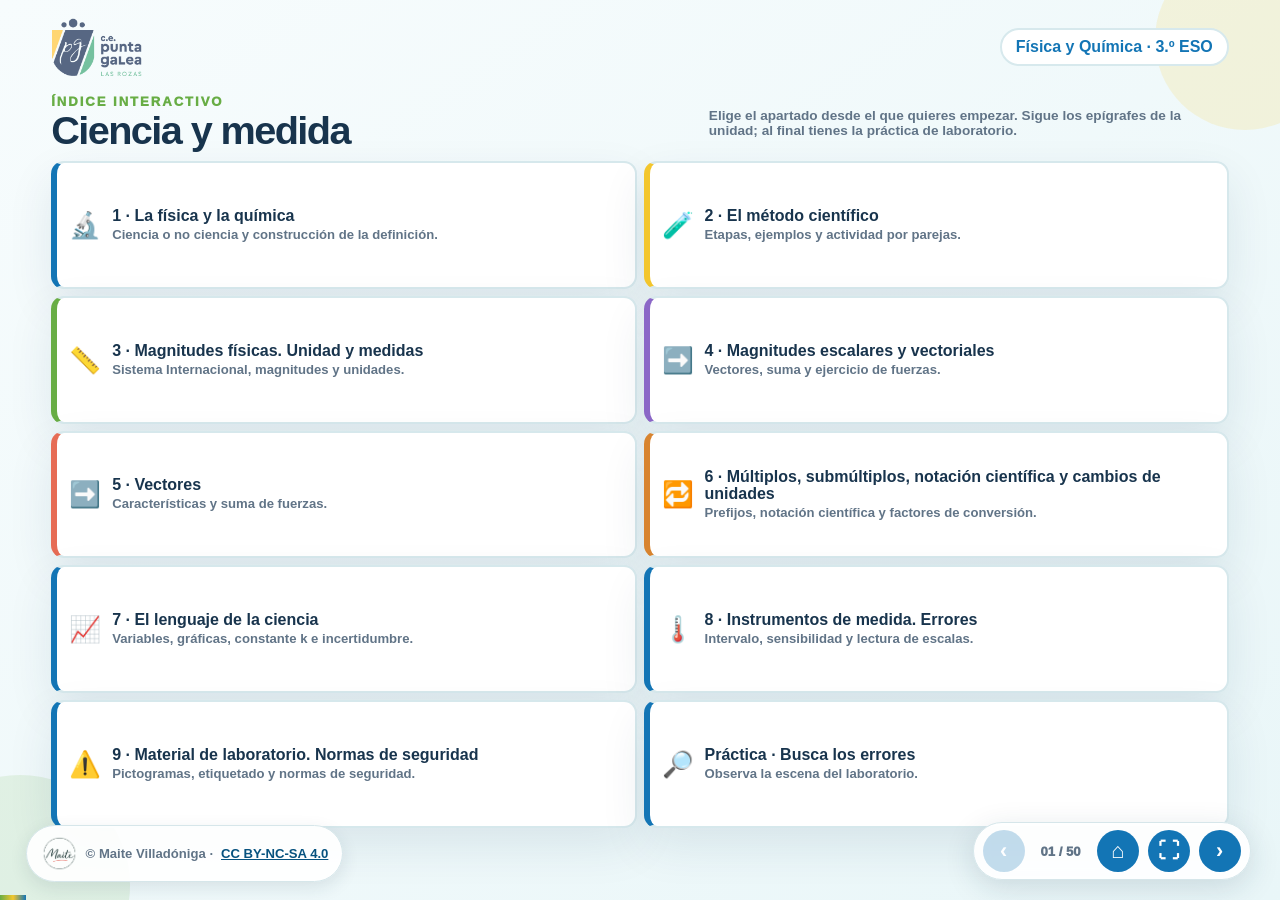
==== Tema0/index.html @ c00de66c "Add files via upload" ====
<!doctype html>
<html lang="es">
<head>
<meta charset="utf-8"><meta name="viewport" content="width=device-width,initial-scale=1">
<meta name="description" content="Actividad interactiva de Física y Química de 3.º ESO sobre ciencia, cambios físicos y químicos y método científico.">
<title>Ciencia y cambios · 3.º ESO · Colegio Punta Galea</title>
<style>
:root{--azul:#1375b5;--azul2:#07527f;--verde:#68ad45;--amarillo:#f3c62d;--tinta:#18344d;--gris:#617487;--fondo:#edf7f8;--blanco:#fff;--rojo:#d95555;--sombra:0 18px 46px #0c395018}*{box-sizing:border-box}html,body{margin:0;height:100%;font-family:Inter,"Segoe UI",Arial,sans-serif;color:var(--tinta);background:var(--fondo);overflow:hidden}button{font:inherit}.deck{height:100%}.slide{display:none;height:100vh;padding:3.5vh 5vw 10vh;position:relative;overflow:auto}.slide.active{display:flex;flex-direction:column;animation:entrada .28s ease both}@keyframes entrada{from{opacity:0;transform:translateY(10px)}to{opacity:1;transform:none}}.slide:before,.slide:after{content:"";position:fixed;border-radius:50%;z-index:-1}.slide:before{width:180px;height:180px;right:-55px;top:-50px;background:#f3c62d26}.slide:after{width:220px;height:220px;left:-90px;bottom:-95px;background:#68ad4520}.top{display:flex;justify-content:space-between;align-items:center;gap:16px;margin-bottom:2vh}.brand{display:flex;align-items:center;gap:11px;font-weight:900}.logo{width:45px;height:45px;border-radius:14px;background:linear-gradient(135deg,var(--verde) 0 34%,var(--amarillo) 34% 67%,var(--azul) 67%);box-shadow:0 7px 18px #15374a28}.tag{background:white;border:2px solid #d7e9ed;border-radius:999px;padding:8px 14px;font-weight:850;color:var(--azul)}h1{font-size:clamp(2.1rem,4.5vw,4.9rem);line-height:1.02;letter-spacing:-.04em;margin:.08em 0 .2em}h2{font-size:clamp(1.9rem,3.5vw,3.7rem);line-height:1.06;letter-spacing:-.03em;margin:.08em 0 .3em}.eyebrow{text-transform:uppercase;letter-spacing:.15em;color:var(--verde);font-size:.82rem;font-weight:950}.intro{font-size:clamp(1.08rem,1.65vw,1.5rem);line-height:1.45;color:var(--gris);max-width:980px;margin:.2em 0 1.2em}.panel{background:#fff;border:2px solid #d9eaee;border-radius:26px;padding:clamp(18px,2.7vw,34px);box-shadow:var(--sombra)}.grid{display:grid;gap:14px}.grid2{grid-template-columns:repeat(2,minmax(0,1fr))}.grid3{grid-template-columns:repeat(3,minmax(0,1fr))}.btn{border:0;border-radius:14px;padding:12px 18px;font-weight:900;cursor:pointer;box-shadow:0 4px 0 #17384b20;transition:.16s}.btn:hover{transform:translateY(-2px)}.btn:active{transform:translateY(2px);box-shadow:none}.primary{background:var(--azul);color:white}.green{background:var(--verde);color:#fff}.yellow{background:var(--amarillo);color:var(--tinta)}.soft{background:#e7f3f7;color:var(--azul2)}.danger{background:#f9e8e8;color:#9d3030}.quiz-grid{grid-template-columns:repeat(2,minmax(0,1fr));align-content:start}.quiz-card{background:#fff;border:2px solid #d9eaee;border-radius:20px;padding:15px 17px;display:grid;grid-template-columns:1fr auto;gap:10px 12px;align-items:center;box-shadow:0 8px 24px #17384b0c}.quiz-card p{font-weight:800;font-size:clamp(1rem,1.25vw,1.16rem);margin:0;line-height:1.25}.choices{display:flex;gap:7px}.choice{border:2px solid #d6e5e9;background:#f7fbfc;padding:9px 11px;border-radius:11px;font-weight:900;cursor:pointer}.choice.selected.good{background:#e5f5dd;border-color:var(--verde);color:#397928}.choice.selected.bad{background:#fde7e7;border-color:var(--rojo);color:#a52f2f}.feedback{display:none;grid-column:1/-1;border-top:1px solid #e1ecef;padding-top:8px;color:var(--gris);font-weight:700;line-height:1.3}.feedback.show{display:block}.big-question{font-size:clamp(1.65rem,3.25vw,3.35rem);font-weight:900;line-height:1.2;text-align:center;max-width:1120px;margin:auto}.role-row{display:flex;gap:10px;justify-content:center;flex-wrap:wrap;margin-top:24px}.role{background:#fff;border:2px solid #d8e9ed;border-radius:999px;padding:10px 15px;font-weight:850}.reflection{font-size:clamp(1.5rem,2.7vw,2.65rem);font-weight:900;line-height:1.25;min-height:3.1em;text-align:center;display:flex;align-items:center;justify-content:center}.dots{display:flex;gap:8px;justify-content:center;margin:15px}.dot{width:10px;height:10px;background:#c9dce1;border-radius:50%}.dot.on{background:var(--azul);transform:scale(1.25)}.definition{font-size:clamp(1.3rem,2.35vw,2.5rem);font-weight:700;line-height:1.72}.blank{display:inline-flex;min-width:145px;height:1.3em;align-items:center;justify-content:center;vertical-align:middle;border-bottom:4px solid var(--azul);padding:0 7px;color:var(--azul);font-weight:950}.words{display:flex;gap:10px;flex-wrap:wrap;margin-top:24px}.word{border:3px solid var(--amarillo);background:#fff;border-radius:14px;padding:10px 17px;font-weight:900;cursor:pointer;font-size:1.05rem}.word.used{opacity:.25;pointer-events:none}.done .blank{border-color:var(--verde);color:#3a7e28}.situation{font-size:clamp(1.75rem,3.5vw,3.6rem);font-weight:900;text-align:center;line-height:1.18;min-height:2.6em;display:flex;align-items:center;justify-content:center}.deduce-box{display:grid;grid-template-columns:1fr 1fr;gap:16px}.deduce{background:#fff;border-radius:22px;border-top:9px solid var(--azul);padding:22px;box-shadow:var(--sombra)}.deduce:nth-child(2){border-color:var(--amarillo)}.deduce h3{font-size:1.45rem;margin:.1em 0 .6em}.deduce ul{margin:.4em 0;padding-left:1.2em;font-size:1.1rem;line-height:1.55}.official{display:none}.official.show{display:grid}.definition-card{border-radius:24px;padding:28px;color:white;font-size:clamp(1.22rem,2vw,1.85rem);font-weight:750;line-height:1.48}.physical{background:linear-gradient(135deg,#0a6297,var(--azul))}.chemical{background:linear-gradient(135deg,#d5a80a,#edbe19);color:var(--tinta)}.definition-card strong{font-size:1.18em}.notebook{display:flex;align-items:center;gap:13px;background:#f2f4f5;border:2px solid #cfd8dc;padding:13px 17px;border-radius:16px;font-weight:850;margin-bottom:14px}.notebook .icon{font-size:1.8rem}.exercise-head{display:grid;grid-template-columns:45px 1fr 150px;gap:12px;color:#fff;background:var(--azul2);border-radius:16px;padding:11px 14px;font-weight:900}.exercise-row{display:grid;grid-template-columns:45px 1fr 150px;gap:12px;align-items:center;background:#fff;border:2px solid #d9e9ed;border-radius:18px;padding:13px 14px}.num{font-size:1.35rem;font-weight:950;color:var(--azul)}.case{font-size:clamp(1.03rem,1.5vw,1.28rem);font-weight:800;line-height:1.32}.fq{display:flex;gap:7px}.fq button{width:52px;height:44px;border-radius:12px;border:2px solid #cddfe4;background:#f6fafb;font-weight:950;font-size:1.2rem;cursor:pointer}.fq button.pick.ok{background:#e5f5dd;border-color:var(--verde);color:#397928}.fq button.pick.nope{background:#fde7e7;border-color:var(--rojo);color:#a52f2f}.why{margin-top:12px;background:#eff7f9;border-left:6px solid var(--verde);padding:11px 14px;border-radius:10px;font-weight:750;display:none}.why.show{display:block}.counter{text-align:center;font-weight:850;color:var(--gris);margin-top:10px}.research-grid{grid-template-columns:repeat(3,minmax(0,1fr));margin-top:12px}.research{background:#fff;border:2px solid #d9eaee;border-radius:22px;padding:22px;box-shadow:var(--sombra)}.research .emoji{font-size:2.5rem}.research h3{font-size:1.3rem;margin:.4em 0}.research p{color:var(--gris);font-weight:700;line-height:1.45}.common{display:flex;flex-wrap:wrap;gap:10px;margin-top:16px}.common button{background:#fff;border:2px solid #cfe1e6;border-radius:999px;padding:9px 14px;font-weight:850;cursor:pointer}.common button.on{background:var(--verde);border-color:var(--verde);color:white}.stage-bank,.stage-line{display:flex;flex-wrap:wrap;gap:10px;min-height:58px;padding:12px;border-radius:18px}.stage-bank{background:#e5f1f4}.stage-line{background:white;border:2px dashed #bdd5dc;margin-top:15px}.stage{background:var(--azul);color:#fff;border:0;border-radius:12px;padding:10px 14px;font-weight:900;cursor:pointer}.stage.used{opacity:.25;pointer-events:none}.stage-result{min-height:30px;text-align:center;font-weight:900;margin-top:10px}.final-q{font-size:clamp(1.65rem,3.2vw,3.4rem);font-weight:950;line-height:1.22;text-align:center;max-width:1100px;margin:auto}.nav{position:fixed;right:2.3vw;bottom:2.2vh;display:flex;align-items:center;gap:9px;z-index:30;background:#ffffffea;backdrop-filter:blur(8px);border:1px solid #d6e6ea;border-radius:999px;padding:7px 9px;box-shadow:0 8px 30px #17384b25}.nav button{width:42px;height:42px;border:0;border-radius:50%;background:var(--azul);color:#fff;font-size:1.35rem;font-weight:900;cursor:pointer}.nav button:disabled{opacity:.25}.page{font-size:.82rem;color:var(--gris);font-weight:950;min-width:54px;text-align:center}.progress{position:fixed;left:0;bottom:0;height:5px;background:linear-gradient(90deg,var(--verde),var(--amarillo),var(--azul));transition:.3s;z-index:40}.full{background:var(--tinta)!important}.section-title{margin:auto;text-align:center}.section-title .orb{width:90px;height:90px;margin:0 auto 18px;border-radius:27px;display:grid;place-items:center;background:white;box-shadow:var(--sombra);font-size:2.5rem}@media(max-width:850px){.slide{padding:2.5vh 4vw 11vh}.quiz-grid,.grid2,.grid3,.deduce-box,.research-grid{grid-template-columns:1fr}.quiz-card{grid-template-columns:1fr}.exercise-head{display:none}.exercise-row{grid-template-columns:36px 1fr}.fq{grid-column:2}.brand span:last-child{display:none}.tag{font-size:.78rem}.definition{font-size:1.15rem}.blank{min-width:105px}.nav{right:50%;transform:translateX(50%)}}
.logo{width:150px;height:58px;border-radius:0;background:transparent url("logo-punta-galea.png") left center/contain no-repeat;box-shadow:none;flex:0 0 150px}.brand>span:last-child{display:none}.slide:nth-of-type(6) .situation{font-size:clamp(2.25rem,4.6vw,5rem)}.slide:nth-of-type(6) .btn{font-size:clamp(1.05rem,1.55vw,1.38rem);padding:16px 22px}.slide:nth-of-type(6) #changeFeedback{font-size:clamp(1.3rem,1.9vw,1.75rem)!important}.slide:nth-of-type(7) .deduce h3{font-size:clamp(1.7rem,2.25vw,2.25rem)}.slide:nth-of-type(7) .deduce ul{font-size:clamp(1.25rem,1.7vw,1.65rem);line-height:1.58}.slide:nth-of-type(7) .reflection{font-size:clamp(1.55rem,2.55vw,2.5rem)!important}.exercise-list{display:grid;grid-template-columns:1fr 1fr;gap:9px 15px;counter-reset:item;margin-top:4px}.exercise-item{display:flex;gap:10px;align-items:flex-start;background:#fff;border:2px solid #d9eaee;border-radius:14px;padding:9px 12px;font-size:clamp(.92rem,1.2vw,1.12rem);font-weight:760;line-height:1.25;box-shadow:0 5px 14px #17384b0b}.exercise-item:before{counter-increment:item;content:counter(item);display:grid;place-items:center;flex:0 0 29px;height:29px;border-radius:9px;background:var(--azul);color:white;font-weight:950}.instruction-banner{background:linear-gradient(110deg,var(--azul2),var(--azul));color:#fff;border-radius:18px;padding:13px 20px;text-align:center;font-size:clamp(1.2rem,1.8vw,1.65rem);font-weight:900;margin-bottom:10px}.slide:nth-of-type(11) .case{font-size:clamp(1.45rem,2.5vw,2.35rem);line-height:1.28}.slide:nth-of-type(11) .exercise-row{padding:22px}.slide:nth-of-type(11) .why{font-size:clamp(1.15rem,1.65vw,1.5rem);padding:16px 18px}.slide:nth-of-type(12) .research h3{font-size:clamp(1.35rem,1.8vw,1.75rem)}.slide:nth-of-type(12) .research p{font-size:clamp(1.05rem,1.35vw,1.3rem)}@media(max-width:850px){.logo{width:120px;height:47px;flex-basis:120px}.exercise-list{grid-template-columns:1fr}.exercise-item{font-size:.9rem}}
.slide:nth-of-type(10) .instruction-banner{font-size:clamp(1.45rem,2.25vw,2rem);padding:17px 24px;margin-bottom:14px}.slide:nth-of-type(10) .exercise-list{flex:1;grid-template-rows:repeat(5,minmax(0,1fr));gap:12px 18px}.slide:nth-of-type(10) .exercise-item{align-items:center;padding:13px 16px;font-size:clamp(1.2rem,1.62vw,1.52rem);line-height:1.28}.slide:nth-of-type(10) .exercise-item:before{flex-basis:36px;height:36px;font-size:1.18rem}.slide:nth-of-type(10) .btn{font-size:1.2rem;padding:14px 22px}@media(max-width:850px){.slide:nth-of-type(10) .exercise-list{grid-template-rows:none}.slide:nth-of-type(10) .exercise-item{font-size:1rem;padding:9px 11px}}
.press-layout{display:grid;grid-template-columns:1.12fr .88fr;gap:24px;align-items:stretch;flex:1}.newspaper{background:#fffdf5;border:1px solid #c8c0ae;padding:clamp(20px,3vw,38px);box-shadow:0 18px 45px #26384424;transform:rotate(-.45deg);font-family:Georgia,"Times New Roman",serif;position:relative}.newspaper:before{content:"CIENCIA · 30 DE SEPTIEMBRE DE 1999";display:block;border-top:4px double #222;border-bottom:1px solid #555;padding:7px 0;margin-bottom:18px;font:700 .82rem Arial,sans-serif;letter-spacing:.11em}.newspaper h3{font-size:clamp(2rem,3.3vw,3.4rem);line-height:1.02;margin:.08em 0 .28em;color:#18242d}.newspaper .deckline{font-size:clamp(1.1rem,1.55vw,1.42rem);line-height:1.42;color:#353f45}.press-icon{float:right;font-size:4rem;margin:0 0 10px 18px}.source{font:700 .83rem Arial,sans-serif;color:#59646c;border-top:1px solid #aaa;padding-top:10px;margin-top:18px}.source a{color:var(--azul2)}.mystery{display:flex;flex-direction:column;justify-content:center;gap:13px}.mystery h2{font-size:clamp(2rem,3.6vw,3.8rem)}.mystery-options{display:grid;gap:10px}.mystery-options button{text-align:left;font-size:clamp(1rem,1.35vw,1.28rem)}.mystery-answer{display:none;background:#fff;border-left:8px solid var(--verde);border-radius:16px;padding:17px;font-size:clamp(1.08rem,1.45vw,1.35rem);font-weight:750;line-height:1.42}.mystery-answer.show{display:block}.si-reveal{display:grid;grid-template-columns:repeat(3,1fr);gap:16px;margin:auto 0}.si-card{background:white;border-radius:24px;padding:24px;border-top:9px solid var(--azul);box-shadow:var(--sombra);text-align:center}.si-card:nth-child(2){border-color:var(--amarillo)}.si-card:nth-child(3){border-color:var(--verde)}.si-card .bigicon{font-size:3rem}.si-card h3{font-size:clamp(1.35rem,2vw,1.9rem);margin:.4em 0}.si-card p{font-size:clamp(1.05rem,1.35vw,1.28rem);line-height:1.45;color:var(--gris);font-weight:700}.si-conclusion{display:none;font-size:clamp(1.35rem,2.1vw,2rem);font-weight:900;text-align:center;margin-top:18px}.si-conclusion.show{display:block}.tables-wrap{display:grid;grid-template-columns:.9fr 1.1fr;gap:18px;min-height:0}.mag-table{background:white;border-radius:22px;overflow:hidden;box-shadow:var(--sombra);border:2px solid #d7e7eb}.mag-title{padding:13px 16px;color:white;background:var(--azul2);font-size:clamp(1.2rem,1.6vw,1.5rem);font-weight:950}.mag-title.derived{background:var(--verde)}.mag-row{display:grid;grid-template-columns:1.2fr 1fr .55fr;align-items:center;min-height:51px;border-top:1px solid #dce8eb;padding:7px 13px;font-size:clamp(.96rem,1.22vw,1.14rem)}.mag-row:nth-child(odd){background:#f3f9fa}.mag-name{font-weight:880}.mag-unit{color:var(--gris);font-weight:700}.mag-symbol{justify-self:center;background:#e8f3f7;color:var(--azul2);border-radius:9px;padding:5px 9px;font-weight:950}.table-note{text-align:center;color:var(--gris);font-weight:750;margin-top:10px}.forever{display:grid;grid-template-columns:1fr .72fr;gap:22px;align-items:stretch;flex:1}.game-card{background:#fff;border:2px solid #d7e8ec;border-radius:28px;padding:clamp(22px,3vw,38px);box-shadow:var(--sombra);display:flex;flex-direction:column;justify-content:center}.game-label{text-transform:uppercase;letter-spacing:.13em;color:var(--verde);font-size:.82rem;font-weight:950}.game-question{font-size:clamp(2rem,3.8vw,4rem);font-weight:950;line-height:1.14;margin:.35em 0 .55em}.game-options{display:grid;grid-template-columns:1fr 1fr;gap:11px}.game-option{border:2px solid #cfe0e5;background:#f7fbfc;border-radius:15px;padding:14px;font-size:clamp(1.05rem,1.45vw,1.35rem);font-weight:900;cursor:pointer}.game-option.correct{background:#e4f4dc;border-color:var(--verde);color:#39772a}.game-option.wrong{background:#fde6e6;border-color:var(--rojo);color:#a33434}.game-feedback{min-height:2em;margin-top:13px;font-size:1.18rem;font-weight:850}.scoreboard{display:grid;grid-template-columns:1fr 1fr;gap:12px;align-content:center}.score-box{background:white;border-radius:22px;padding:20px;text-align:center;box-shadow:var(--sombra)}.score-box strong{display:block;font-size:clamp(2rem,3vw,3rem);color:var(--azul)}.score-box span{color:var(--gris);font-weight:850}.mode-box{grid-column:1/-1;background:linear-gradient(135deg,var(--azul2),var(--azul));color:white;border-radius:22px;padding:22px;text-align:center}.mode-box h3{margin:.1em 0 .45em;font-size:1.45rem}.mode-box p{margin:0;line-height:1.4;font-weight:700}.next-random{display:none;margin-top:13px}.next-random.show{display:inline-block}@media(max-width:850px){.press-layout,.forever,.tables-wrap,.si-reveal{grid-template-columns:1fr}.newspaper{transform:none}.mag-row{font-size:.9rem;min-height:44px}.game-options{grid-template-columns:1fr}.press-layout{overflow:auto}}
.method-shell{display:grid;grid-template-columns:82px 1fr;gap:20px;flex:1;min-height:0}.method-rail{display:grid;align-content:center;gap:9px}.method-dot{width:58px;height:58px;border:2px solid #cfe1e6;border-radius:18px;background:white;color:var(--gris);font-weight:950;cursor:pointer}.method-dot.on{background:var(--azul);border-color:var(--azul);color:white;transform:scale(1.08)}.method-card{background:white;border:2px solid #d6e8ec;border-radius:28px;padding:clamp(22px,3.5vw,42px);box-shadow:var(--sombra);display:flex;flex-direction:column;justify-content:center;min-height:0}.method-step{color:var(--verde);text-transform:uppercase;letter-spacing:.13em;font-weight:950}.method-card h2{font-size:clamp(2.2rem,4vw,4.2rem);margin:.12em 0 .24em}.method-definition{font-size:clamp(1.3rem,2vw,1.85rem);line-height:1.45;font-weight:780}.method-example{margin-top:18px;border-left:8px solid var(--amarillo);background:#fff9df;border-radius:14px;padding:15px 18px;font-size:clamp(1.12rem,1.55vw,1.45rem);line-height:1.4;font-weight:720}.method-branch{margin-top:12px;color:var(--azul2);font-weight:900;font-size:clamp(1rem,1.3vw,1.2rem)}.method-controls{display:flex;justify-content:space-between;align-items:center;margin-top:18px}.pair-task{display:grid;grid-template-columns:.85fr 1.15fr;gap:22px;flex:1;align-items:stretch}.pair-hero{background:linear-gradient(145deg,var(--azul2),var(--azul));color:white;border-radius:28px;padding:clamp(24px,3vw,40px);display:flex;flex-direction:column;justify-content:center}.pair-hero .bigicon{font-size:4.5rem}.pair-hero h2{font-size:clamp(2.3rem,4vw,4.3rem)}.pair-hero p{font-size:clamp(1.25rem,1.8vw,1.7rem);line-height:1.45;font-weight:750}.pair-checklist{background:white;border:2px solid #d6e8ec;border-radius:28px;padding:clamp(20px,2.7vw,34px);box-shadow:var(--sombra);display:grid;align-content:center;gap:11px}.pair-row{display:flex;align-items:center;gap:13px;font-size:clamp(1.15rem,1.55vw,1.45rem);font-weight:850}.pair-row span{display:grid;place-items:center;flex:0 0 38px;height:38px;border-radius:12px;background:#e7f3f7;color:var(--azul);font-weight:950}@media(max-width:850px){.method-shell,.pair-task{grid-template-columns:1fr}.method-rail{grid-template-columns:repeat(6,1fr)}.method-dot{width:100%;height:42px}.method-card h2{font-size:2rem}.pair-hero .bigicon{font-size:2.6rem}}
.index-slide{background:linear-gradient(145deg,#f7fcfd,#e9f6f8)}.index-title{display:flex;align-items:end;justify-content:space-between;gap:24px;margin-bottom:2vh}.index-title p{font-size:clamp(1.05rem,1.5vw,1.35rem);color:var(--gris);font-weight:750;max-width:520px}.index-grid{display:grid;grid-template-columns:repeat(2,minmax(0,1fr));gap:14px;flex:1}.index-card{border:2px solid #d6e8ec;border-left:10px solid var(--azul);border-radius:22px;background:white;padding:18px 22px;text-align:left;cursor:pointer;box-shadow:var(--sombra);display:flex;align-items:center;gap:18px}.index-card:nth-child(2){border-left-color:var(--amarillo)}.index-card:nth-child(3){border-left-color:var(--verde)}.index-card:nth-child(4){border-left-color:#8b67c7}.index-card:nth-child(5){border-left-color:#e66c55}.index-card .idx-icon{font-size:2.35rem}.index-card strong{display:block;font-size:clamp(1.25rem,1.8vw,1.7rem);color:var(--tinta)}.index-card small{font-size:clamp(.92rem,1.15vw,1.08rem);color:var(--gris);font-weight:700}.stages-slide h2{font-size:clamp(2.5rem,4.5vw,4.8rem)}.stages-slide .intro{font-size:clamp(1.35rem,2vw,1.8rem)}.stages-slide .stage{font-size:clamp(1.1rem,1.55vw,1.42rem);padding:14px 18px}.stages-slide .stage-result{font-size:clamp(1.15rem,1.6vw,1.45rem)}.mars-feedback{min-height:2.3em;border-radius:12px;padding:10px 14px;font-weight:850}.mars-feedback.try{background:#fff3d2;color:#8a6200}.mars-hint{display:none;background:#e7f3f7;border-left:6px solid var(--azul);padding:12px 15px;border-radius:12px;font-size:1.05rem;font-weight:750}.mars-hint.show{display:block}.vector-hook{display:grid;grid-template-columns:1fr 1fr;gap:22px;align-items:center;flex:1}.force-scene{background:white;border-radius:28px;padding:32px;box-shadow:var(--sombra);text-align:center}.big-force{position:relative;width:min(420px,85%);height:18px;background:var(--azul);margin:70px auto;border-radius:12px}.big-force:after{content:"";position:absolute;right:-2px;top:-22px;border-left:50px solid var(--azul);border-top:31px solid transparent;border-bottom:31px solid transparent}.big-force span{position:absolute;left:42%;bottom:35px;font-size:2.4rem;font-weight:950}.vector-choices{display:grid;gap:12px}.vector-feedback{display:none;margin-top:14px;padding:15px;border-radius:14px;background:#e5f5dd;border-left:7px solid var(--verde);font-size:clamp(1.1rem,1.5vw,1.4rem);font-weight:800}.vector-feedback.show{display:block}.concept-grid{display:grid;grid-template-columns:1fr 1fr;gap:18px;flex:1}.concept-card{background:white;border-radius:26px;padding:clamp(22px,3vw,36px);box-shadow:var(--sombra);border-top:10px solid var(--amarillo)}.concept-card.vectorial{border-color:var(--azul)}.concept-card h3{font-size:clamp(1.8rem,2.7vw,2.7rem);margin:.1em 0 .4em}.concept-card p,.concept-card li{font-size:clamp(1.14rem,1.55vw,1.45rem);line-height:1.45;font-weight:740}.vector-parts{display:grid;grid-template-columns:repeat(4,1fr);gap:10px;margin-top:14px}.part{background:#e9f4f7;border-radius:14px;padding:12px;text-align:center;font-weight:900}.sum-grid{display:grid;grid-template-columns:repeat(3,1fr);gap:16px;flex:1}.sum-card{background:white;border-radius:24px;padding:20px;box-shadow:var(--sombra);display:flex;flex-direction:column;justify-content:center}.sum-card h3{font-size:clamp(1.3rem,1.8vw,1.7rem)}.sum-card p{font-size:clamp(1rem,1.3vw,1.22rem);font-weight:720;line-height:1.4}.arrow-demo{font-size:clamp(2rem,4vw,4rem);font-weight:950;color:var(--azul);letter-spacing:.08em}.formula{background:#edf7f9;border-radius:12px;padding:10px;text-align:center;font-size:clamp(1.25rem,1.8vw,1.65rem);font-weight:950}.sheet-wrap{background:white;border:2px solid #d7e7eb;border-radius:22px;padding:16px;box-shadow:var(--sombra);flex:1;display:flex;align-items:center;justify-content:center;min-height:0}.sheet-wrap img{max-width:100%;max-height:58vh;object-fit:contain}.resultant-card{background:white;border-radius:28px;padding:clamp(24px,3vw,40px);box-shadow:var(--sombra);display:grid;grid-template-columns:120px 1fr;gap:24px;align-items:center;margin:auto;max-width:1000px}.resultant-letter{width:110px;height:110px;border-radius:30px;background:var(--azul);color:white;display:grid;place-items:center;font-size:4rem;font-weight:950}.resultant-card h2{font-size:clamp(2rem,3.6vw,3.7rem)}.resultant-answer{display:none;border-left:8px solid var(--verde);background:#eaf6e5;border-radius:14px;padding:16px;font-size:clamp(1.2rem,1.8vw,1.65rem);font-weight:800}.resultant-answer.show{display:block}@media(max-width:850px){.index-grid,.vector-hook,.concept-grid,.sum-grid{grid-template-columns:1fr}.index-title{display:block}.vector-parts{grid-template-columns:1fr 1fr}.resultant-card{grid-template-columns:1fr}.resultant-letter{width:70px;height:70px;font-size:2.5rem}}
.slide:has(#stageBank) h2{font-size:clamp(2.5rem,4.5vw,4.8rem)}.slide:has(#stageBank) .intro{font-size:clamp(1.35rem,2vw,1.8rem)}.slide:has(#stageBank) .stage{font-size:clamp(1.1rem,1.55vw,1.42rem);padding:14px 18px}.slide:has(#stageBank) .stage-result{font-size:clamp(1.15rem,1.6vw,1.45rem)}
.slide:nth-of-type(7) .situation{font-size:clamp(2.25rem,4.6vw,5rem)}.slide:nth-of-type(7) .btn{font-size:clamp(1.05rem,1.55vw,1.38rem);padding:16px 22px}.slide:nth-of-type(7) #changeFeedback{font-size:clamp(1.3rem,1.9vw,1.75rem)!important}.slide:nth-of-type(8) .deduce h3{font-size:clamp(1.7rem,2.25vw,2.25rem)}.slide:nth-of-type(8) .deduce ul{font-size:clamp(1.25rem,1.7vw,1.65rem);line-height:1.58}.slide:nth-of-type(11) .instruction-banner{font-size:clamp(1.45rem,2.25vw,2rem);padding:17px 24px;margin-bottom:14px}.slide:nth-of-type(11) .exercise-list{flex:1;grid-template-rows:repeat(5,minmax(0,1fr));gap:12px 18px}.slide:nth-of-type(11) .exercise-item{align-items:center;padding:13px 16px;font-size:clamp(1.2rem,1.62vw,1.52rem);line-height:1.28}.slide:nth-of-type(12) .case{font-size:clamp(1.45rem,2.5vw,2.35rem);line-height:1.28}.slide:nth-of-type(12) .exercise-row{padding:22px}.slide:nth-of-type(12) .why{font-size:clamp(1.15rem,1.65vw,1.5rem);padding:16px 18px}.slide:nth-of-type(13) .research h3{font-size:clamp(1.35rem,1.8vw,1.75rem)}.slide:nth-of-type(13) .research p{font-size:clamp(1.05rem,1.35vw,1.3rem)}
.slide:has(#stageBank) .stage-line{margin-top:clamp(32px,5vh,54px);min-height:82px;align-content:center}.formula math{font-size:clamp(1.45rem,2.2vw,2rem);font-family:"Cambria Math","STIX Two Math",serif}.resultant-card{max-width:1200px;width:100%;grid-template-columns:100px 1fr;padding:clamp(18px,2.4vw,30px)}.resultant-card h2{font-size:clamp(1.8rem,2.7vw,2.8rem);margin-bottom:8px}.resultant-diagram{height:230px;background:#f7fbfc;border:2px solid #d8e8ec;border-radius:18px;padding:8px;margin:8px 0 12px}.resultant-diagram svg{width:100%;height:100%;display:block}.resultant-answer{padding:14px 18px}.math-steps{display:grid;gap:6px;font-family:"Cambria Math","STIX Two Math",serif;font-size:clamp(1.22rem,1.75vw,1.6rem)}.math-step{display:flex;justify-content:space-between;gap:24px;border-bottom:1px solid #cfe3c8;padding:5px 0}.math-step:last-child{border:0;color:#286c24;font-weight:950}.vector-line{stroke-linecap:round;stroke-width:6}.vector-label{font:800 18px Arial,sans-serif;fill:#18344d}.resultant-line{stroke:#d95555;stroke-width:8;stroke-dasharray:11 7;stroke-linecap:round}.resultant-label{font:900 19px Arial,sans-serif;fill:#b83535}@media(max-width:850px){.resultant-diagram{height:190px}.math-step{display:block}}
.slide:has(#stageBank) .stage-bank,.slide:has(#stageBank) .stage-line{display:grid;grid-template-columns:repeat(3,minmax(0,1fr));gap:12px;position:relative}.slide:has(#stageBank) .stage-bank{min-height:132px}.slide:has(#stageBank) .stage-line{margin-top:28px;min-height:150px}.slide:has(#stageBank) .stage{text-align:center;display:grid;place-items:center}.index-card:nth-child(6){border-left-color:#d8842f}.factor-steps{display:grid;grid-template-columns:repeat(4,1fr);gap:16px;flex:1;align-items:stretch}.factor-step{background:white;border-radius:26px;padding:24px;box-shadow:var(--sombra);border-top:10px solid var(--azul);display:flex;flex-direction:column;justify-content:center;text-align:center}.factor-step:nth-child(2){border-color:var(--amarillo)}.factor-step:nth-child(3){border-color:var(--verde)}.factor-step:nth-child(4){border-color:#d8842f}.factor-step .step-number{font-size:3rem;font-weight:950;color:var(--azul)}.factor-step h3{font-size:clamp(1.35rem,2vw,1.9rem);margin:.25em 0}.factor-step p{font-size:clamp(1.05rem,1.4vw,1.3rem);line-height:1.4;font-weight:740;color:var(--gris)}.intermediate-line{stroke:#8b67c7;stroke-width:7;stroke-dasharray:8 6;stroke-linecap:round}.intermediate-label{font:900 19px Arial,sans-serif;fill:#704cab}@media(max-width:850px){.slide:has(#stageBank) .stage-bank,.slide:has(#stageBank) .stage-line,.factor-steps{grid-template-columns:1fr 1fr}.slide:has(#stageBank) .stage-bank,.slide:has(#stageBank) .stage-line{min-height:auto}}
.factor-lab{background:white;border:2px solid #d7e8ec;border-radius:28px;box-shadow:var(--sombra);padding:clamp(24px,3vw,38px);display:flex;flex-direction:column;justify-content:center;align-items:center;flex:1}.factor-question{font-size:clamp(1.55rem,2.5vw,2.4rem);font-weight:900;color:var(--azul2);margin-bottom:18px}.factor-work{min-height:170px;display:flex;align-items:center;justify-content:center;gap:13px;flex-wrap:wrap;font-family:"Cambria Math","STIX Two Math",serif;font-size:clamp(1.65rem,3vw,3rem);font-weight:850;text-align:center}.factor-fraction{display:inline-grid;grid-template-rows:auto auto;vertical-align:middle}.factor-fraction span:first-child{border-bottom:3px solid var(--tinta);padding:0 10px 5px}.factor-fraction span:last-child{padding:5px 10px 0}.cancel-unit{text-decoration:line-through;text-decoration-color:var(--rojo);text-decoration-thickness:4px}.factor-result{color:#397928;font-weight:950}.factor-progress{display:flex;gap:9px;margin:16px}.factor-progress span{width:44px;height:8px;border-radius:8px;background:#d6e5e9}.factor-progress span.on{background:var(--verde)}.factor-nav{display:flex;align-items:center;justify-content:space-between;width:100%;gap:12px}.factor-sheet{max-height:68vh!important}.factor-sheet-title{font-size:clamp(1.2rem,1.8vw,1.65rem);font-weight:900;text-align:center;margin-bottom:10px}@media(max-width:850px){.factor-work{font-size:1.35rem}.factor-fraction span:first-child{border-bottom-width:2px}.factor-sheet{max-height:58vh!important}}
.worksheet-grid{display:grid;grid-template-columns:1fr 1fr;gap:9px 14px;flex:1}.worksheet-item{background:white;border:2px solid #d8e8ec;border-radius:15px;padding:10px 13px;display:grid;grid-template-columns:34px 1fr;gap:10px;align-items:center;box-shadow:0 5px 15px #17384b0b;font-size:clamp(.95rem,1.18vw,1.12rem);line-height:1.25;font-weight:730}.worksheet-letter{width:32px;height:32px;display:grid;place-items:center;border-radius:10px;background:var(--azul);color:white;font-weight:950}.worksheet-value{font-weight:950;color:var(--azul2);white-space:nowrap}.correction-layout{display:grid;grid-template-columns:74px 1fr;gap:16px;flex:1;min-height:0}.correction-tabs{display:grid;grid-template-columns:1fr 1fr;gap:7px;align-content:center}.correction-tab{border:2px solid #cfe1e6;background:white;border-radius:11px;padding:10px 5px;font-weight:950;cursor:pointer}.correction-tab.on{background:var(--azul);border-color:var(--azul);color:white}.correction-layout .factor-lab{padding:clamp(18px,2.2vw,28px)}.correction-layout .factor-question{font-size:clamp(1.25rem,1.9vw,1.8rem);margin-bottom:8px}.correction-layout .factor-work{font-size:clamp(1.3rem,2.15vw,2.15rem);min-height:190px}.equivalence-note{background:#fff7d9;border-left:6px solid var(--amarillo);border-radius:10px;padding:8px 13px;font-weight:850;margin-bottom:8px}@media(max-width:850px){.worksheet-grid{grid-template-columns:1fr}.worksheet-item{font-size:.9rem}.correction-layout{grid-template-columns:1fr}.correction-tabs{grid-template-columns:repeat(5,1fr)}}

/* Apartado 7: lenguaje de la ciencia */
.lang-slide .top{flex:none}.lang-slide h2{margin:.05em 0 .28em}.lang-sub{font-size:clamp(1.05rem,1.5vw,1.35rem);line-height:1.4;color:var(--gris);margin:0 0 14px}.lang-layout{display:grid;grid-template-columns:1.15fr 1fr;gap:20px;align-items:stretch;min-height:0}.lang-card{background:#fff;border:2px solid #d6e8ee;border-radius:22px;padding:clamp(18px,2vw,28px);box-shadow:var(--sombra)}.lang-card h3{font-size:clamp(1.2rem,1.8vw,1.7rem);margin:0 0 12px}.lang-card p,.lang-card li{font-size:clamp(1rem,1.35vw,1.25rem);line-height:1.4}.lang-card p{margin:8px 0}.lang-pills{display:flex;gap:12px;flex-wrap:wrap;margin:16px 0}.lang-pill{border-radius:12px;padding:10px 14px;background:#e9f5fb;font-size:clamp(1rem,1.3vw,1.22rem);font-weight:800}.lang-pill.green{background:#eaf7e4}.lang-equation{display:inline-block;background:#e5f3fb;color:var(--azul2);font-size:clamp(1.2rem,2.2vw,2rem);font-weight:950;border-radius:13px;padding:10px 16px;margin:8px 0}.lang-highlight{color:var(--azul2);font-weight:900}.lang-plot{display:block;width:100%;height:auto;max-height:47vh}.lang-plot text{font:16px Inter,Segoe UI,Arial,sans-serif;fill:#334e63}.lang-plot .axis{stroke:#18344d;stroke-width:3}.lang-plot .gridline{stroke:#dce8ed;stroke-width:1}.lang-plot .data-line{stroke:var(--azul);stroke-width:4;fill:none}.lang-plot .inverse-line{stroke:#6c9c31;stroke-width:4;fill:none}.lang-plot .other-line{stroke:#e19d1d;stroke-width:4;fill:none}.lang-plot .dot{fill:var(--azul);stroke:#fff;stroke-width:2}.lang-plot .inv-dot{fill:#6c9c31;stroke:#fff;stroke-width:2}.lang-plot .other-dot{fill:#e19d1d;stroke:#fff;stroke-width:2}.lang-caption{font-size:1rem;color:var(--gris);margin-top:4px}.lang-challenge{display:grid;gap:12px;align-content:start}.lang-question{display:flex;align-items:center;gap:12px;flex-wrap:wrap;font-size:clamp(1rem,1.4vw,1.28rem);font-weight:750}.lang-question label{flex:1;min-width:230px}.lang-question select,.lang-question input{font:inherit;min-height:47px;border:2px solid #afc7d3;border-radius:11px;background:white;color:var(--tinta);padding:8px 12px;max-width:230px}.lang-question input{width:110px}.lang-question select:focus,.lang-question input:focus{outline:3px solid #f3c62d99;outline-offset:2px}.lang-actions{display:flex;align-items:center;gap:12px;flex-wrap:wrap;margin-top:12px}.lang-feedback{min-height:30px;font-weight:800;font-size:1.05rem}.lang-feedback.good{color:#31702d}.lang-feedback.try{color:#9b5a00}.lang-solution{display:none;background:#ecf6e7;border-left:5px solid var(--verde);border-radius:10px;padding:12px 16px;font-size:1.08rem;line-height:1.45;margin-top:12px}.lang-solution.shown{display:block}.lang-note{background:#fff6d9;border-left:5px solid var(--amarillo);padding:12px 16px;border-radius:11px;font-size:1.06rem;line-height:1.35}.lang-mini-graphs{display:grid;grid-template-columns:repeat(3,minmax(0,1fr));gap:14px}.lang-mini-graphs .lang-card{padding:15px}.lang-mini-graphs .lang-plot{height:180px}.lang-mini-graphs h3{font-size:1.2rem}.lang-mini-graphs p{font-size:1rem}.lang-table{border-collapse:collapse;width:100%;font-size:clamp(1.05rem,1.45vw,1.3rem);text-align:center}.lang-table th,.lang-table td{border:2px solid #c8dce5;padding:10px}.lang-table th{background:#e5f2fa}.lang-table th:first-child{background:#fff4cb}.lang-table input{width:90px;min-height:44px;border:2px solid #acc6d4;border-radius:9px;text-align:center;font:inherit;color:var(--tinta)}.lang-table input:focus{outline:3px solid #f3c62d99}.lang-grid4{display:grid;grid-template-columns:repeat(4,minmax(0,1fr));gap:12px}.lang-grid4 .lang-card{padding:15px}.lang-grid4 .lang-table{font-size:1.05rem}.lang-grid4 th,.lang-grid4 td{padding:6px}.lang-grid4 select,.lang-grid4 input{font:inherit;border:2px solid #acc6d4;border-radius:8px;background:white;padding:7px;width:100%;color:var(--tinta)}.lang-grid4 label{font-size:.95rem;font-weight:800;display:block;margin:10px 0 5px}.lang-grid4 .lang-card h3{margin:0 0 8px}.lang-wide{max-width:1100px;width:100%;margin:auto}.lang-plot .small{font-size:13px}.lang-section{color:var(--verde);text-transform:uppercase;letter-spacing:.12em;font-size:.88rem;font-weight:950;margin-bottom:3px}
@media(max-width:900px){.lang-layout{grid-template-columns:1fr}.lang-mini-graphs{grid-template-columns:1fr}.lang-grid4{grid-template-columns:repeat(2,minmax(0,1fr))}.lang-plot{max-height:34vh}.lang-slide{overflow:auto}}
.instrument-layout{grid-template-columns:minmax(290px,.82fr) 1.18fr}.instrument-visual{display:grid;place-items:center;min-height:0}.instrument-drawing{height:min(60vh,490px);max-width:100%;width:auto}.instrument-drawing text{font:16px Inter,Segoe UI,Arial,sans-serif;fill:#233f50}.instrument-drawing text[font-weight="bold"]{font-weight:900}.instrument-layout .lang-challenge{align-content:center}@media(max-width:900px){.instrument-layout{grid-template-columns:1fr}.instrument-drawing{height:40vh}}

.lab-mini{height:165px;width:165px;max-width:100%;margin-left:auto;margin-right:auto;border-radius:16px;background-color:#f7fbfc;background-image:url(material-laboratorio-a.png);background-repeat:no-repeat;margin-bottom:12px}.lab-mini-cylinder{background-size:400% 200%;background-position:66.667% 0}.lab-mini-balance{background-size:400% 200%;background-position:100% 100%}.range-input{display:inline-flex;align-items:center;gap:5px;font-size:1.3rem;font-weight:900;white-space:nowrap}.range-input input{width:78px}.hazard-grid{display:grid;grid-template-columns:repeat(3,minmax(0,1fr));gap:14px;align-content:center;flex:1}.hazard-card{display:flex;align-items:center;gap:16px;border:2px solid #d6e8ee;border-radius:18px;background:white;padding:13px;min-height:150px;box-shadow:var(--sombra)}.hazard-card h3{margin:0 0 6px;font-size:1.24rem}.hazard-card p{font-size:1rem;line-height:1.3;margin:0;color:var(--gris)}.ghs-icon{width:95px;height:95px;flex:none}.hazard-round-tabs{display:flex;gap:10px;margin:5px 0 12px}.hazard-round-tabs button{border:2px solid #bedce2;background:#fff;border-radius:12px;padding:8px 17px;font:inherit;font-weight:850;color:var(--azul2);cursor:pointer}.hazard-round-tabs button.on{color:white;background:var(--azul);border-color:var(--azul)}.hazard-match{display:grid;grid-template-columns:1fr 1fr;gap:22px;min-height:0;flex:1}.hazard-left,.hazard-right{display:grid;gap:8px;align-content:center}.hazard-match-row,.hazard-choice{display:flex;align-items:center;gap:14px;background:#fff;border:2px solid #d7e9ed;border-radius:15px;padding:7px 15px;min-height:92px;font-size:1.18rem;font-weight:800}.hazard-match-row .ghs-icon{width:70px;height:70px}.hazard-match-row span,.hazard-choice strong{background:#e9f5fb;color:var(--azul2);width:36px;height:36px;border-radius:10px;display:grid;place-items:center;flex:none}.hazard-match-row select{font:inherit;min-height:45px;border:2px solid #afc7d3;border-radius:10px;padding:4px 8px;margin-left:auto;color:var(--tinta);background:white}.lab-sheet{position:relative;width:min(1200px,100%);margin:auto;min-height:0}.lab-sheet img{display:block;width:100%;max-height:65vh;object-fit:contain}.lab-sheet-labels{position:absolute;inset:0;display:grid;grid-template-columns:repeat(4,1fr);grid-template-rows:1fr 1fr;pointer-events:none}.lab-sheet-labels span{align-self:end;justify-self:center;margin-bottom:3%;font-size:clamp(.9rem,1.15vw,1.1rem);font-weight:900;text-align:center;color:var(--tinta);background:#ffffffdd;padding:4px 8px;border-radius:8px;max-width:95%}.lab-quiz{display:grid;grid-template-columns:repeat(4,minmax(0,1fr));grid-template-rows:repeat(2,minmax(0,1fr));gap:12px;min-height:0;flex:1}.lab-quiz-card{border:2px solid #d6e8ee;border-radius:15px;background:white;display:flex;flex-direction:column;overflow:hidden}.lab-object{flex:1;min-height:90px;background-repeat:no-repeat;background-size:400% 200%;background-color:white}.lab-answer{display:flex;align-items:center;gap:8px;padding:8px;background:#f1f8fa}.lab-answer strong{background:var(--azul);color:white;border-radius:8px;padding:7px}.lab-answer select{width:100%;min-width:0;border:2px solid #acc6d4;border-radius:8px;background:white;padding:7px 4px;font:inherit;font-size:.9rem;color:var(--tinta)}.lab-errors{padding:0!important;background:#fff}.lab-errors.active{display:flex;align-items:center;justify-content:center}.lab-errors img{width:100%;height:calc(100vh - 70px);object-fit:contain}.lab-errors:before,.lab-errors:after{display:none}@media(max-width:900px){.hazard-grid{grid-template-columns:repeat(2,1fr)}.hazard-match{grid-template-columns:1fr}.lab-quiz{grid-template-columns:repeat(2,1fr);grid-template-rows:repeat(4,1fr)}.lab-sheet-labels span{font-size:.75rem}.lab-mini{height:95px}}

.unc-value{font-size:clamp(2.1rem,4vw,4rem);font-weight:950;letter-spacing:-.04em;color:var(--azul2);line-height:1.2;margin:10px 0}.unc-formula{background:#eaf5fa;border-radius:18px;padding:14px 18px;display:inline-flex;align-items:center;gap:12px;font-size:clamp(1.4rem,2.2vw,2rem);font-weight:950;color:var(--azul2)}.unc-plus{color:#aa7900}.unc-steps{display:grid;gap:10px;margin:12px 0}.unc-step{display:flex;align-items:start;gap:12px;background:#f1f8fa;border-radius:12px;padding:10px 13px;font-size:clamp(1rem,1.4vw,1.18rem);line-height:1.36}.unc-step strong{flex:none;color:var(--azul2)}.unc-screen{background:linear-gradient(145deg,#283f4b,#52707a);border:10px solid #a6bdc2;border-radius:24px;padding:18px 28px;display:inline-flex;align-items:baseline;gap:10px;box-shadow:0 14px 30px #18344d28;margin:12px 0}.unc-screen .digits{font-family:ui-monospace,SFMono-Regular,Consolas,monospace;color:#d7fbec;font-size:clamp(2.4rem,5vw,4.3rem);font-weight:800}.unc-screen .unit{color:white;font-size:1.4rem;font-weight:850}.unc-options{display:grid;grid-template-columns:repeat(2,1fr);gap:10px}.unc-options label{border:2px solid #d3e6ec;background:white;border-radius:12px;padding:12px;font-size:1.12rem;font-weight:800;display:flex;gap:10px;align-items:center}.unc-options input{width:20px;height:20px;accent-color:var(--azul)}.unc-data{display:grid;grid-template-columns:repeat(3,1fr);gap:10px;margin:15px 0}.unc-data span{border:2px solid #d3e6ec;background:#f7fbfc;border-radius:12px;text-align:center;padding:14px 6px;font-size:clamp(1.25rem,2vw,1.7rem);font-weight:900;color:var(--azul2)}.unc-compact .lang-question{margin:4px 0}.unc-compact .lang-question input{width:92px}.unc-hint{font-size:.96rem;color:var(--gris)}
@media(max-width:900px){.unc-options{grid-template-columns:1fr}.unc-data span{padding:8px 3px}}

.lang-mini-graphs.two{grid-template-columns:repeat(2,minmax(0,1fr));max-width:1140px;width:100%;margin:auto}.lang-mini-graphs.two .lang-plot{height:250px;max-height:38vh}.concept-title{font-size:clamp(2.8rem,5vw,5rem);line-height:1.05;margin:.05em 0 .16em;color:var(--azul2)}.digital-layout{display:grid;grid-template-columns:1.08fr 1fr;gap:16px;min-height:0;flex:1}.digital-figure{display:flex;flex-direction:column;justify-content:center;gap:12px}.digital-figure .lang-plot{max-height:43vh}.digital-questions{display:grid;align-content:center;gap:9px}.digital-row{display:flex;align-items:center;justify-content:space-between;gap:12px;min-height:46px;font-size:clamp(.93rem,1.1vw,1.05rem);line-height:1.26;font-weight:760}.digital-row label{flex:1}.digital-row input{width:80px}.digital-row input,.digital-row select,.digital-table input{font:inherit;color:var(--tinta);border:2px solid #aec7d2;border-radius:9px;padding:7px;background:white;min-height:42px}.digital-row select{max-width:250px;min-width:160px}.digital-control{display:flex;align-items:center;gap:7px;min-width:126px}.digital-table{border-collapse:collapse;width:100%;font-size:clamp(.85rem,1vw,1rem);text-align:center}.digital-table th,.digital-table td{border:2px solid #c8dce5;padding:6px 3px}.digital-table th:first-child{min-width:120px;text-align:left;padding-left:9px;background:#e5f2fa}.digital-table tbody th:first-child{background:#fff4cb}.digital-table input{width:60px;min-height:36px;text-align:center;padding:3px}.digital-layout + .lang-actions{margin-top:8px}.digital-layout + .lang-actions + .lang-solution{max-height:75px;overflow:auto}@media(max-width:1000px){.digital-layout{grid-template-columns:1fr}.digital-figure .lang-plot{max-height:36vh}.digital-questions{gap:8px}.lang-mini-graphs.two{grid-template-columns:1fr}}

.ruler-graphic{display:block;width:100%;height:auto;max-height:31vh;margin:8px 0 2px}.ruler-graphic text{fill:#18344d;font-family:Inter,Segoe UI,Arial,sans-serif}.lang-mini-graphs.two .lang-card{min-height:0}.section-home{display:block;margin:14px 0 0 auto;flex:none;font-size:.98rem}.site-credit{position:fixed;left:2vw;bottom:2vh;z-index:32;background:#ffffffeb;border:1px solid #d6e6ea;border-radius:999px;padding:9px 14px;box-shadow:0 6px 18px #17384b1c;color:var(--gris);font-size:.82rem;font-weight:750}.site-credit a{color:var(--azul2);text-decoration:underline}.ghs-icon{object-fit:contain}.practice-view .site-credit{display:none}@media(max-width:700px){.site-credit{bottom:75px;max-width:60vw;font-size:.72rem}.section-home{font-size:.9rem}}
.worksheet-note{background:#eaf5fb;color:var(--azul2);border-left:4px solid var(--azul);border-radius:7px;font-weight:800;padding:5px 10px;margin:3px 0;font-size:.92rem}.worksheet-note[hidden]{display:none}.factor-work.volume-chain{font-size:clamp(1.3rem,2.2vw,2.15rem);gap:8px}
.chapter-brand{gap:24px}.chapter-heading{font-size:clamp(2rem,3.5vw,3.65rem);line-height:1.05;color:#31883b;letter-spacing:-.025em}.chapter-banner{color:#31883b;font-size:clamp(2.1rem,3.3vw,3.5rem);margin:0 0 14px;line-height:1.05}.slide:has(.chapter-banner) .press-layout{min-height:0}.slide:has(.chapter-banner) .vector-hook{min-height:0}.short-answer-wrap{text-align:center;margin:auto auto 0;max-width:960px}.short-answer-wrap p{background:#fff;border-radius:16px;padding:16px 24px;color:var(--azul2);font-size:clamp(1.1rem,1.8vw,1.7rem);font-weight:850;line-height:1.35}.short-answer-wrap p[hidden]{display:none}#commonIdeas button.incorrect{background:#ffe1e1!important;border-color:#c92d2d!important;color:#992626!important}#commonIdeas button.on{background:#e3f4df;border-color:var(--verde);color:#226429}.site-credit{display:flex;align-items:center;gap:7px}.site-credit img{height:25px;width:65px;object-fit:contain;object-position:left}@media(max-width:780px){.chapter-brand{gap:9px}.chapter-brand .logo{width:85px;flex-basis:85px;height:42px}.chapter-heading{font-size:1.6rem}.chapter-banner{font-size:2rem}.site-credit img{height:20px;width:48px}}

/* Projection-first refinements */
.index-slide{padding:2vh 4vw 8vh}.index-slide .index-title{margin-bottom:1vh;align-items:center}.index-slide .index-title h1{font-size:clamp(2rem,3.1vw,3.4rem);margin:.03em 0}.index-slide .index-title p{margin:0;font-size:clamp(.85rem,1vw,1.02rem)}.index-slide .index-grid{grid-template-rows:repeat(5,minmax(0,1fr));gap:7px;min-height:0}.index-slide .index-card{min-height:0;padding:6px 12px;gap:11px;border-radius:13px;border-left-width:6px}.index-slide .index-card strong{font-size:clamp(.98rem,1.25vw,1.28rem);line-height:1.12}.index-slide .index-card small{font-size:clamp(.82rem,.95vw,.94rem);line-height:1.18}.index-slide .idx-icon{font-size:1.6rem}.site-credit img{width:37px;height:37px;object-position:center;object-fit:contain}.site-credit{gap:8px}
.scale-slide{padding-bottom:9vh}.scale-title{font-size:clamp(1.8rem,2.8vw,3rem);margin:.1em 0}.scale-sub{font-size:clamp(1.05rem,1.35vw,1.35rem);font-weight:780;color:var(--gris);margin:0 0 12px}.scale-stack{display:grid;grid-template-rows:1.18fr 1fr .96fr;gap:10px;flex:1;min-height:0}.scale-pair{display:grid;grid-template-columns:1fr 1fr;gap:10px;min-height:0}.scale-panel,.nc-panel{min-height:0;border:2px solid #d6e8ee;border-radius:18px;background:white;padding:12px 17px;box-shadow:var(--sombra)}.scale-panel h3{font-size:clamp(1.03rem,1.45vw,1.35rem);margin:0 0 8px;color:var(--azul2)}.scale-panel h3 span{font-weight:700;color:#557187;font-size:.83em;margin-left:10px}.scale-track{display:grid;grid-template-columns:repeat(var(--cols),minmax(0,1fr));gap:2px;height:calc(100% - 28px);min-height:55px;align-items:center}.scale-unit{height:100%;min-width:0;display:grid;align-content:center;justify-items:center;background:#eff7fb;border-radius:9px;position:relative}.scale-unit:nth-child(even){background:#ecf7e9}.scale-unit strong{font-size:clamp(.92rem,1.3vw,1.42rem);white-space:nowrap}.scale-unit small{font-size:clamp(.67rem,.9vw,.95rem);font-weight:900;color:#1c7058;white-space:nowrap}.length-scale .scale-unit strong{font-size:clamp(.82rem,1.08vw,1.16rem)}.length-scale .scale-unit small{font-size:clamp(.60rem,.78vw,.82rem)}.time-scale .scale-unit strong{font-size:clamp(.8rem,1.06vw,1.15rem)}.nc-grid{display:grid;grid-template-columns:1fr 1fr;gap:20px;flex:1;min-height:0;margin:10px 0}.nc-panel{display:flex;flex-direction:column;justify-content:center;gap:7px;padding:clamp(20px,3vw,35px)}.nc-panel:nth-child(2){border-top:8px solid var(--amarillo)}.nc-panel:nth-child(1){border-top:8px solid var(--azul)}.nc-panel h3{font-size:clamp(1.6rem,2.6vw,2.6rem);margin:0}.nc-panel p{font-size:clamp(1.06rem,1.5vw,1.4rem);line-height:1.38;margin:7px 0}.nc-symbol{color:var(--azul2);font-weight:950;font-size:1.2rem}.nc-example{font-size:clamp(1.4rem,2.25vw,2.35rem);font-weight:950;color:var(--azul2);white-space:nowrap}.nc-example span{color:var(--verde);padding:0 8px}.nc-bottom{background:#e6f3e7;border-radius:12px;text-align:center;padding:11px;font-size:clamp(1rem,1.3vw,1.2rem);font-weight:800}.factor-steps.five{grid-template-columns:repeat(5,minmax(0,1fr));gap:9px}.factor-steps.five .factor-step{padding:14px}.factor-steps.five h3{font-size:clamp(1.12rem,1.5vw,1.5rem)}.factor-steps.five p{font-size:clamp(.94rem,1.1vw,1.12rem)}
#lenguaje .lang-layout{flex:1;align-items:center;min-height:0}#lenguaje .lang-card{padding:16px 20px}#lenguaje .lang-plot{max-height:38vh}#lenguaje h2{font-size:clamp(2rem,3vw,3.2rem)}#lenguaje .lang-pills{margin:9px 0}#lenguaje .lang-equation{margin:4px 0}.compact-graphs h2{font-size:clamp(1.8rem,2.8vw,3rem)}.compact-graphs .lang-layout{flex:1;min-height:0;align-items:stretch}.compact-graphs .lang-card{padding:10px 16px;min-height:0;display:flex;flex-direction:column;justify-content:center}.compact-graphs .lang-plot{max-height:31vh}.compact-graphs .lang-card p{font-size:clamp(.94rem,1.1vw,1.07rem);line-height:1.3;margin:4px 0}.compact-graphs .lang-equation{font-size:clamp(1rem,1.5vw,1.45rem);padding:5px 9px;margin:2px 0}#incertidumbre h2{font-size:clamp(1.8rem,2.85vw,3.1rem)}#incertidumbre .lang-sub{margin-bottom:7px}#incertidumbre .lang-layout{flex:1;min-height:0}#incertidumbre .lang-card{padding:12px 18px}#incertidumbre .unc-steps{gap:5px}#incertidumbre .unc-step{padding:6px 9px}#incertidumbre .unc-screen{padding:9px 18px;margin:4px 0}#incertidumbre .unc-options label{padding:8px}#incertidumbre .lang-actions{margin-top:7px}
#instrumentos .lab-mini{width:160px;height:160px;background-size:400% auto;background-position:66.6667% 0}#instrumentos .lab-mini-balance{background-position:100% 100%}#instrumentos .lang-layout{flex:1;min-height:0}#instrumentos .lang-card{padding:14px 24px}#instrumentos .lang-card p{margin:4px 0}#instrumentos .lang-equation{margin:4px 0}
.atlas-grid,.lab-quiz{width:100%;max-width:800px;margin:auto;display:grid;grid-template-columns:repeat(4,minmax(0,1fr));grid-template-rows:repeat(2,minmax(0,1fr));gap:8px;align-content:center;min-height:0}.lab-quiz{max-width:760px}.atlas-card,.lab-quiz-card{border:2px solid #d6e8ee;border-radius:12px;background:white;min-width:0;overflow:hidden;box-shadow:0 5px 12px #17384b12}.atlas-object,.lab-object{display:block;aspect-ratio:418 / 470;width:100%;flex:none;min-height:0;background-repeat:no-repeat;background-size:400% 200%;background-color:#fff}.atlas-card strong{display:block;height:44px;line-height:1.12;text-align:center;font-size:clamp(.78rem,.95vw,.99rem);padding:3px 5px}.lab-quiz-card{display:flex;flex-direction:column}.lab-quiz-card .lab-answer{min-height:43px}.lab-quiz-card .lab-answer select{font-size:clamp(.76rem,.95vw,.92rem)}.lab-quiz-card .lab-answer strong{font-size:.9rem}.slide:has(.atlas-grid) h2,.slide:has(.lab-quiz) h2{font-size:clamp(1.85rem,2.8vw,3rem);margin:.04em 0 .15em}.slide:has(.atlas-grid) .lang-section,.slide:has(.lab-quiz) .lang-section{margin-bottom:4px}
@media(max-width:860px){.index-slide .index-card small{display:none}.nc-grid,.scale-pair{grid-template-columns:1fr}.scale-slide{overflow:auto}.scale-stack{min-height:700px}.factor-steps.five{grid-template-columns:repeat(2,minmax(0,1fr))}.atlas-grid,.lab-quiz{grid-template-columns:repeat(2,minmax(0,1fr));grid-template-rows:none;max-width:480px}.atlas-object,.lab-object{aspect-ratio:418/470}.nc-example{white-space:normal}}

/* Unit-to-unit arrows, visible on classroom projection */
.scale-track{display:flex!important;align-items:center;justify-content:stretch;gap:0;min-height:65px;height:calc(100% - 27px)}.scale-track .unit-node{display:grid;place-items:center;min-width:0;flex:1 1 0;height:49px;padding:4px 2px;border-radius:10px;background:#e8f3f8;border:2px solid #c9e1eb;color:var(--azul2);font-size:clamp(.82rem,1.12vw,1.17rem);font-weight:950;white-space:nowrap}.scale-track .unit-node:nth-of-type(4n+1){background:#eaf6e4;border-color:#d0e6c6}.unit-jump{display:grid;grid-template-rows:1fr 1fr;align-content:center;justify-items:center;min-width:0;flex:1.4 1 0;height:57px;color:#1f6c66}.unit-jump b{font-size:clamp(.68rem,.88vw,.92rem);line-height:1;font-weight:950;white-space:nowrap}.unit-jump i{display:block;position:relative;width:calc(100% - 8px);height:0;border-top:3px solid #2b8490;margin-top:9px}.unit-jump i:after{content:"";position:absolute;right:-1px;top:-7px;border-top:5px solid transparent;border-bottom:5px solid transparent;border-left:8px solid #2b8490}.length-scale .unit-node{font-size:clamp(.7rem,.94vw,1.05rem)}.length-scale .unit-jump b{font-size:clamp(.6rem,.76vw,.84rem)}
#lenguaje .clear-graph-layout{grid-template-columns:.9fr 1.1fr;gap:14px;flex:1;align-items:stretch}#lenguaje .clear-graph-layout .lang-card{display:flex;flex-direction:column;justify-content:center;padding:clamp(16px,2vw,26px)}#lenguaje .clear-graph-layout h3{margin:0 0 12px;font-size:clamp(1.4rem,2vw,2.1rem)}#lenguaje .clear-graph-layout p{font-size:clamp(1.15rem,1.5vw,1.45rem);line-height:1.35;margin:10px 0}.graph-data{border-collapse:collapse;width:100%;text-align:center;font-size:clamp(.94rem,1.22vw,1.18rem);margin:7px 0}.graph-data th,.graph-data td{border:2px solid #cfe1e9;padding:8px 5px}.graph-data th{background:#e8f3fa;text-align:left;font-weight:900}.graph-data tr:nth-child(2) th{background:#e8f6e1}.graph-visual{text-align:center}.graph-visual .clear-plot{width:100%;height:auto;max-height:49vh;display:block;margin:auto}.clear-plot text{fill:#234a62;font:18px Inter,Arial,sans-serif}.clear-plot .axis-label{font-weight:850;font-size:17px}.clear-plot .gridline{stroke:#d6e5eb;stroke-width:1}.clear-plot .axis{stroke:#163b53;stroke-width:3;fill:none}.clear-plot .data-line{stroke:#0a79bc;stroke-width:5;fill:none}.clear-plot .dot{fill:#0878b5;stroke:white;stroke-width:2}.graph-visual p{font-size:1.05rem!important;margin:0!important}
#instrumentos .instrument-scale{overflow:visible;padding:0 12px}#instrumentos .instrument-photo{display:block;width:100%;height:min(29vh,250px);max-width:360px;object-fit:contain;margin:0 auto 5px;border-radius:13px;background:#fff}#instrumentos .lang-card{display:flex;flex-direction:column;justify-content:center}#instrumentos .lang-card h3{font-size:clamp(1.45rem,2vw,2rem)}#instrumentos .lang-equation{font-size:clamp(1.25rem,2vw,1.9rem)}
.material-gallery{display:grid;grid-template-columns:repeat(4,minmax(0,1fr));gap:12px;width:100%;max-width:1130px;flex:1;min-height:0;align-content:center;margin:auto}.material-card{background:white;border:2px solid #d4e8ec;border-radius:15px;box-shadow:0 7px 18px #0d344714;min-width:0;display:flex;flex-direction:column;align-items:center;padding:8px 9px;overflow:hidden}.material-card img{width:100%;height:min(21vh,185px);object-fit:contain}.material-card strong{text-align:center;font-size:clamp(.9rem,1.14vw,1.17rem);line-height:1.16;min-height:2.35em;display:grid;place-items:center;padding:3px 0}.slide:has(.material-gallery) h2{font-size:clamp(1.8rem,2.8vw,2.9rem);margin:.04em 0 .12em}
.single-lab{display:grid;grid-template-columns:minmax(340px,.9fr) minmax(0,1.1fr);gap:20px;max-width:1120px;width:100%;flex:1;min-height:0;margin:auto}.lab-object-view{display:grid;place-items:center;min-height:0;background:#fff;border:2px solid #d4e8ec;border-radius:22px;box-shadow:var(--sombra);overflow:hidden;padding:14px}.lab-object-view img{width:100%;height:100%;max-height:62vh;object-fit:contain}.lab-game-pane{display:flex;flex-direction:column;justify-content:center;min-width:0;gap:12px}.lab-pager{display:grid;grid-template-columns:repeat(8,1fr);gap:6px}.lab-tab{border:2px solid #c8dfe7;border-radius:10px;background:#fff;flex:1;min-height:43px;font-weight:900;color:var(--azul2);cursor:pointer}.lab-tab.on{color:#fff;border-color:var(--azul);background:var(--azul)}.lab-game-instruction{font-weight:850;font-size:clamp(1.06rem,1.45vw,1.35rem);margin:0}.lab-game-options{display:grid;grid-template-columns:1fr 1fr;gap:9px}.lab-choice{background:#fff;border:2px solid #d2e3e9;border-radius:12px;padding:10px 12px;min-height:61px;text-align:left;font-weight:800;font-size:clamp(.94rem,1.12vw,1.12rem);color:var(--tinta);cursor:pointer}.lab-choice.correct{background:#e4f4dd;border-color:#5c9a42;color:#236f2a}.lab-choice.wrong{background:#ffe7e7;border-color:#ce6060;color:#9d2626}.lab-game-feedback{min-height:27px;font-weight:900;font-size:1.12rem}.lab-game-feedback.correct{color:#327b2b}.lab-game-feedback.wrong{color:#a73434}.lab-game-pane .btn{align-self:flex-start}.lab-game-pane .btn[hidden]{display:none}.slide:has(.single-lab) h2{font-size:clamp(1.8rem,2.9vw,3rem);margin:.04em 0 .12em}.slide:has(.single-lab) .lang-section{margin-bottom:6px}
@media(max-width:850px){#lenguaje .clear-graph-layout,.single-lab{grid-template-columns:1fr}.graph-visual .clear-plot{max-height:38vh}.lab-object-view img{max-height:38vh}.material-gallery{grid-template-columns:repeat(2,minmax(0,1fr))}.scale-slide .unit-jump b{font-size:.7rem}}
</style>
</head><body><main class="deck">
<section class="slide active index-slide" id="indice"><div class="top"><div class="brand"><span class="logo"></span><span>Colegio Punta Galea</span></div><span class="tag">Física y Química · 3.º ESO</span></div><div class="index-title"><div><div class="eyebrow">Índice interactivo</div><h1>Ciencia y medida</h1></div><p>Elige el apartado desde el que quieres empezar. Sigue los epígrafes de la unidad; al final tienes la práctica de laboratorio.</p></div><div class="index-grid"><button class="index-card" onclick="goTo('ciencia')"><span class="idx-icon">🔬</span><span><strong>1 · La física y la química</strong><small>Ciencia o no ciencia y construcción de la definición.</small></span></button><button class="index-card" onclick="goTo('metodo')"><span class="idx-icon">🧪</span><span><strong>2 · El método científico</strong><small>Etapas, ejemplos y actividad por parejas.</small></span></button><button class="index-card" onclick="goTo('magnitudes')"><span class="idx-icon">📏</span><span><strong>3 · Magnitudes físicas. Unidad y medidas</strong><small>Sistema Internacional, magnitudes y unidades.</small></span></button><button class="index-card" onclick="goTo('vectores')"><span class="idx-icon">➡️</span><span><strong>4 · Magnitudes escalares y vectoriales</strong><small>Vectores, suma y ejercicio de fuerzas.</small></span></button><button class="index-card" onclick="goTo('suma-vectores')"><span class="idx-icon">➡️</span><span><strong>5 · Vectores</strong><small>Características y suma de fuerzas.</small></span></button><button class="index-card" onclick="goTo('factores')"><span class="idx-icon">🔁</span><span><strong>6 · Múltiplos, submúltiplos, notación científica y cambios de unidades</strong><small>Prefijos, notación científica y factores de conversión.</small></span></button><button class="index-card" onclick="goTo('lenguaje')"><span class="idx-icon">📈</span><span><strong>7 · El lenguaje de la ciencia</strong><small>Variables, gráficas, constante k e incertidumbre.</small></span></button><button class="index-card" onclick="goTo('instrumentos')"><span class="idx-icon">🌡️</span><span><strong>8 · Instrumentos de medida. Errores</strong><small>Intervalo, sensibilidad y lectura de escalas.</small></span></button><button class="index-card" onclick="goTo('pictogramas')"><span class="idx-icon">⚠️</span><span><strong>9 · Material de laboratorio. Normas de seguridad</strong><small>Pictogramas, etiquetado y normas de seguridad.</small></span></button><button class="index-card" onclick="goTo('practicas')"><span class="idx-icon">🔎</span><span><strong>Práctica · Busca los errores</strong><small>Observa la escena del laboratorio.</small></span></button></div></section>
<section class="slide" id="ciencia"><div class="top"><div class="brand"><span class="logo"></span><span>Colegio Punta Galea</span></div><span class="tag">Física y Química · 3.º ESO</span></div><div class="eyebrow">Primera decisión</div><h1>¿Ciencia o <span style="color:var(--azul)">no ciencia</span>?</h1><div id="scienceQuiz" class="grid quiz-grid"></div></section>
<section class="slide"><div class="top"><div class="brand"><span class="logo"></span><span>Colegio Punta Galea</span></div><span class="tag">Construimos la idea</span></div><div class="panel" style="margin:auto"><div class="big-question">¿Qué tienen en común un <span style="color:var(--azul)">médico</span> que investiga una enfermedad, un <span style="color:var(--verde)">químico</span> que analiza una sustancia y una <span style="color:#bd9000">astrónoma</span> que estudia una estrella?</div><div class="role-row"><span class="role">Observan</span><span class="role">Preguntan</span><span class="role">Buscan pruebas</span><span class="role">Comprueban</span></div></div></section>
<section class="slide"><div class="top"><div class="brand"><span class="logo"></span><span>Colegio Punta Galea</span></div><span class="tag">Pensamos juntos</span></div><div class="panel" style="margin:auto;width:min(1000px,100%)"><div id="reflection" class="reflection"></div><div id="reflectionDots" class="dots"></div><div style="text-align:center"><button class="btn soft" onclick="nextReflection()">Siguiente pregunta</button></div></div></section>
<section class="slide"><div class="top"><div class="brand"><span class="logo"></span><span>Colegio Punta Galea</span></div><span class="tag">Juego de definición</span></div><div class="eyebrow">Completa los huecos</div><h2>¿Qué es la ciencia?</h2><div class="panel"><div id="scienceDefinition" class="definition">La ciencia es una construcción del <span class="blank" data-answer="ser humano"></span> que busca explicar el <span class="blank" data-answer="mundo"></span> que nos rodea mediante la observación, la experimentación y el razonamiento. Se basa en <span class="blank" data-answer="pruebas"></span> que deben poder contrastarse y <span class="blank" data-answer="reproducirse"></span>.</div><div id="scienceWords" class="words"></div><button class="btn soft" onclick="resetDefinition()" style="margin-top:17px">Reiniciar</button></div><button class="btn soft section-home" onclick="goTo('indice')">⌂ Volver al índice de la unidad</button></section>
<section class="slide"><div class="top"><div class="brand"><span class="logo"></span><span>Colegio Punta Galea</span></div><span class="tag">Nuevo reto</span></div><div class="section-title"><div class="orb">🔄</div><div class="eyebrow">Observa · compara · deduce</div><h1>¿Todos los cambios son iguales?</h1><p class="intro" style="margin-inline:auto">Vamos a descubrir qué diferencia un cambio físico de uno químico.</p></div></section>
<section class="slide"><div class="top"><div class="brand"><span class="logo"></span><span>Colegio Punta Galea</span></div><span class="tag">¿Qué ha cambiado?</span></div><div class="panel" style="margin:auto;width:min(1050px,100%)"><div id="changeSituation" class="situation"></div><div class="vote" style="display:flex;gap:12px;justify-content:center;flex-wrap:wrap;margin-top:22px"><button class="btn primary" onclick="changeVote('same')">Siguen estando las sustancias iniciales</button><button class="btn yellow" onclick="changeVote('new')">Han aparecido sustancias diferentes</button></div><div id="changeFeedback" class="reflection" style="font-size:1.25rem;min-height:3em"></div><div style="text-align:center"><button id="nextChange" class="btn soft" onclick="nextChange()" style="display:none">Siguiente situación</button></div><div id="changeCount" class="counter"></div></div></section>
<section class="slide"><div class="top"><div class="brand"><span class="logo"></span><span>Colegio Punta Galea</span></div><span class="tag">Sacamos conclusiones</span></div><h2>Dos tipos de cambios</h2><div class="deduce-box"><article class="deduce"><h3>En unos casos…</h3><ul><li>Cambia la forma, el tamaño o el estado.</li><li>Seguimos teniendo las sustancias iniciales.</li><li>Ejemplo: arrugar un papel.</li></ul></article><article class="deduce"><h3>En otros casos…</h3><ul><li>Las sustancias iniciales se transforman.</li><li>Obtenemos sustancias diferentes.</li><li>Ejemplo: quemar un papel.</li></ul></article></div><div class="panel" style="margin-top:18px;text-align:center"><div class="reflection" style="font-size:clamp(1.3rem,2.2vw,2.15rem);min-height:auto">¿Cómo llamaríais a cada tipo de cambio? ¿Cómo redactaríais sus definiciones?</div></div></section>
<section class="slide"><div class="top"><div class="brand"><span class="logo"></span><span>Colegio Punta Galea</span></div><span class="tag">Para el cuaderno</span></div><div class="notebook"><span class="icon">📓</span><span>Ahora sí: copiamos estas definiciones en el cuaderno.</span></div><div id="officialDefinitions" class="grid grid2 official show"><article class="definition-card physical"><strong>Cambio físico</strong><br>Un cambio físico es aquel en el que, después de producirse, seguimos observando las sustancias iniciales. Por ejemplo, cuando arrugamos un papel.</article><article class="definition-card chemical"><strong>Cambio químico</strong><br>Un cambio químico es aquel en el que, después de producirse, obtenemos sustancias diferentes a las iniciales. Por ejemplo, cuando quemamos un papel.</article></div></section>
<section class="slide"><div class="top"><div class="brand"><span class="logo"></span><span>Colegio Punta Galea</span></div><span class="tag">Trabajo en el cuaderno</span></div><div class="section-title"><div class="orb">✍️</div><div class="eyebrow">Antes de corregir</div><h1>Clasifica y justifica</h1><p class="intro" style="margin-inline:auto">Copia una tabla con tres columnas: situación, tipo de cambio (F/Q) y justificación. Resuelve los diez casos en el cuaderno.</p></div></section>
<section class="slide"><div class="top"><div class="brand"><span class="logo"></span><span>Colegio Punta Galea</span></div><span class="tag">Ejercicio</span></div><div class="instruction-banner">Indica si cada situación es un cambio físico o químico y justifica tu respuesta.</div><div class="exercise-list"><div class="exercise-item">Un clavo de hierro se vuelve rojizo y se debilita con los meses.</div><div class="exercise-item">Un vaso de cristal se rompe al caer al suelo.</div><div class="exercise-item">Un papel arde hasta que solo quedan cenizas.</div><div class="exercise-item">Una cucharada de azúcar se disuelve en agua templada.</div><div class="exercise-item">El agua hierve en una olla y se transforma en vapor.</div><div class="exercise-item">Un trozo de carne queda fuera de la nevera, huele mal y cambia de color.</div><div class="exercise-item">Una goma elástica se estira para sujetar unos folios.</div><div class="exercise-item">Una manzana se digiere en nuestro estómago.</div><div class="exercise-item">Un trozo de hielo se funde y se convierte en agua líquida.</div><div class="exercise-item">El bicarbonato se mezcla con vinagre y aparecen burbujas.</div></div><div style="text-align:center;margin-top:12px"><button class="btn green" onclick="move(1)">Ir a las correcciones</button></div></section>
<section class="slide"><div class="top"><div class="brand"><span class="logo"></span><span>Colegio Punta Galea</span></div><span class="tag">Corrección interactiva</span></div><div class="exercise-head"><span>#</span><span>Situación / ejemplo</span><span>Tipo de cambio</span></div><div id="exercise"></div><div id="exerciseCount" class="counter"></div><div style="text-align:center;margin-top:12px"><button id="nextExercise" class="btn soft" onclick="nextExercise()" style="display:none">Siguiente caso</button></div><button class="btn soft section-home" onclick="goTo('indice')">⌂ Volver al índice de la unidad</button></section>
<section class="slide" id="metodo"><div class="top"><div class="brand chapter-brand"><span class="logo"></span><strong class="chapter-heading">2. El método científico</strong></div><span class="tag">Último desafío</span></div><div class="eyebrow">Investigar problemas reales</div><h2>¿Qué tienen en común?</h2><div class="grid research-grid"><article class="research"><div class="emoji">🩺</div><h3>Un médico</h3><p>Investiga por qué varias personas presentan la misma enfermedad.</p></article><article class="research"><div class="emoji">🦾</div><h3>Un biotecnólogo</h3><p>Diseña y comprueba una prótesis que ayude a respirar mejor.</p></article><article class="research"><div class="emoji">🌊</div><h3>Una química ambiental</h3><p>Busca el origen de una sustancia contaminante encontrada en un río.</p></article></div><div id="commonIdeas" class="common"><button>Observan un problema</button><button data-correct="false">Dan por hecho algo sin experimentarlo</button><button>Se hacen preguntas</button><button>Proponen explicaciones</button><button data-correct="false">Ocultan los resultados que no les convienen</button><button>Buscan pruebas</button><button>Analizan resultados</button><button data-correct="false">Cambian varios factores sin control y atribuyen el resultado a uno solo</button><button>Comunican conclusiones</button></div></section>
<section class="slide"><div class="top"><div class="brand"><span class="logo"></span><span>Colegio Punta Galea</span></div><span class="tag">Método científico</span></div><div class="eyebrow">Construye una posible secuencia</div><h2>Ordena los pasos del método científico</h2><p class="intro">Estos son los seis pasos que estudiaremos. Púlsalos en el orden en que los realizarías.</p><div id="stageBank" class="stage-bank"></div><div id="stageLine" class="stage-line"></div><div id="stageResult" class="stage-result"></div><div style="text-align:center"><button class="btn soft" onclick="resetStages()">Reiniciar</button></div></section>
<section class="slide"><div class="top"><div class="brand"><span class="logo"></span><span>Colegio Punta Galea</span></div><span class="tag">Método científico · paso a paso</span></div><div class="method-shell"><div id="methodRail" class="method-rail"></div><article class="method-card"><div id="methodStep" class="method-step"></div><h2 id="methodTitle"></h2><div id="methodDefinition" class="method-definition"></div><div id="methodExample" class="method-example"></div><div id="methodBranch" class="method-branch"></div><div class="method-controls"><button id="prevMethod" class="btn soft" onclick="moveMethod(-1)">‹ Paso anterior</button><strong id="methodCount"></strong><button id="nextMethod" class="btn primary" onclick="moveMethod(1)">Siguiente paso ›</button></div></article></div></section>
<section class="slide full"><div class="top"><div class="brand" style="color:white"><span class="logo"></span><span>Colegio Punta Galea</span></div><span class="tag">Pensamiento científico</span></div><div class="final-q" style="color:white">Si una investigación da un resultado diferente al esperado…<br><span style="color:var(--amarillo)">¿ha fracasado o acaba de descubrir algo importante?</span></div><div class="short-answer-wrap"><button class="btn yellow" type="button" onclick="document.getElementById('methodShortAnswer').hidden=false">Contestar a la pregunta</button><p id="methodShortAnswer" hidden>Puede haber descubierto algo importante: revisa los datos, modifica la hipótesis y vuelve a comprobarla.</p></div><button class="btn soft section-home" onclick="goTo('indice')">⌂ Volver al menú inicial</button></section>
<section class="slide"><div class="top"><div class="brand"><span class="logo"></span><span>Colegio Punta Galea</span></div><span class="tag">Actividad por parejas</span></div><div class="pair-task"><article class="pair-hero"><div class="bigicon">👥✏️</div><h2>Ahora os toca a vosotros</h2><p>Elegid una situación sencilla y desarrollad un ejemplo completo del método científico.</p><p><strong>Escribidlo de manera esquemática en el cuaderno.</strong></p></article><article class="pair-checklist"><div class="eyebrow">Vuestro esquema debe incluir</div><div class="pair-row"><span>1</span>Observación del problema</div><div class="pair-row"><span>2</span>Hipótesis comprobable</div><div class="pair-row"><span>3</span>Experimentación y variables</div><div class="pair-row"><span>4</span>Resultados y conclusiones</div><div class="pair-row"><span>5</span>Relación con leyes y teorías</div><div class="pair-row"><span>6</span>Publicación de los resultados</div></article></div><button class="btn soft section-home" onclick="goTo('indice')">⌂ Volver al menú inicial</button></section>
<section class="slide"><div class="top"><div class="brand"><span class="logo"></span><span>Colegio Punta Galea</span></div><span class="tag">Caso real · 1999</span></div><h2 class="chapter-banner">4. Sistema Internacional</h2><div class="press-layout"><article class="newspaper"><span class="press-icon">🛰️</span><h3>Una misión de diez meses desaparece justo al llegar a Marte</h3><p class="deckline">La nave dejó de comunicarse cuando debía entrar en órbita. El fallo apareció al calcular una maniobra: dos equipos habían trabajado con programas distintos y los valores parecían correctos por separado. Sin embargo, no todos estaban expresados de la misma manera.</p><p class="source">Fuente: <a href="https://science.nasa.gov/mission/mars-climate-orbiter/" target="_blank" rel="noopener">NASA · Mars Climate Orbiter</a></p></article><div class="mystery"><div class="eyebrow">¿Qué ocurrió?</div><h2>¿Qué crees que ocurrió?</h2><div class="mystery-options"><button class="btn soft" onclick="revealMars(this,false)">Una tormenta marciana destruyó la nave</button><button class="btn soft" onclick="revealMars(this,true)">Dos programas interpretaron de forma distinta las unidades</button><button class="btn soft" onclick="revealMars(this,false)">La nave se quedó sin combustible</button></div><button id="marsHintButton" class="btn yellow" onclick="nextMarsHint()">Dame otra pista</button><div id="marsHint" class="mars-hint"></div><div id="marsFeedback" class="mars-feedback"></div><div id="marsAnswer" class="mystery-answer"><strong>La pista estaba en las unidades.</strong> Un programa proporcionó el impulso en libras-fuerza·segundo y otro esperaba recibirlo en newton·segundo. El error alteró el cálculo de la trayectoria.</div></div></div></section>
<section class="slide"><div class="top"><div class="brand"><span class="logo"></span><span>Colegio Punta Galea</span></div><span class="tag">Sistema Internacional</span></div><div class="eyebrow">Pensamos juntos</div><h2>¿Por qué necesitamos hablar el mismo idioma al medir?</h2><div class="si-reveal"><article class="si-card"><div class="bigicon">🌍</div><h3>Comparar</h3><p>Una medida debe poder entenderse igual en cualquier lugar.</p></article><article class="si-card"><div class="bigicon">🔬</div><h3>Reproducir</h3><p>Otros científicos deben poder repetir una investigación.</p></article><article class="si-card"><div class="bigicon">🛠️</div><h3>Colaborar</h3><p>Personas y equipos diferentes necesitan unidades comunes.</p></article></div><div style="text-align:center"><button class="btn primary" onclick="showSI()">Llegamos a la conclusión</button></div><div id="siConclusion" class="si-conclusion">El <span style="color:var(--azul)">Sistema Internacional de Unidades (SI)</span> establece un sistema común para expresar y comunicar las medidas.</div></section>
<section class="slide"><div class="top"><div class="brand"><span class="logo"></span><span>Colegio Punta Galea</span></div><span class="tag">Magnitudes y unidades SI</span></div><div class="tables-wrap"><article class="mag-table"><div class="mag-title">Magnitudes fundamentales</div><div class="mag-row"><span class="mag-name">⚖️ Masa</span><span class="mag-unit">kilogramo</span><span class="mag-symbol">kg</span></div><div class="mag-row"><span class="mag-name">📏 Longitud</span><span class="mag-unit">metro</span><span class="mag-symbol">m</span></div><div class="mag-row"><span class="mag-name">⏱️ Tiempo</span><span class="mag-unit">segundo</span><span class="mag-symbol">s</span></div><div class="mag-row"><span class="mag-name">🌡️ Temperatura</span><span class="mag-unit">kelvin</span><span class="mag-symbol">K</span></div><div class="mag-row"><span class="mag-name">⚡ Intensidad de corriente</span><span class="mag-unit">amperio</span><span class="mag-symbol">A</span></div><div class="mag-row"><span class="mag-name">⚗️ Cantidad de sustancia</span><span class="mag-unit">mol</span><span class="mag-symbol">mol</span></div></article><article class="mag-table"><div class="mag-title derived">Magnitudes derivadas</div><div class="mag-row"><span class="mag-name">⬜ Superficie</span><span class="mag-unit">metro cuadrado</span><span class="mag-symbol">m²</span></div><div class="mag-row"><span class="mag-name">📦 Volumen</span><span class="mag-unit">metro cúbico</span><span class="mag-symbol">m³</span></div><div class="mag-row"><span class="mag-name">🧊 Densidad</span><span class="mag-unit">kilogramo por metro cúbico</span><span class="mag-symbol">kg/m³</span></div><div class="mag-row"><span class="mag-name">🏃 Velocidad</span><span class="mag-unit">metro por segundo</span><span class="mag-symbol">m/s</span></div><div class="mag-row"><span class="mag-name">💪 Fuerza</span><span class="mag-unit">newton (kg·m/s²)</span><span class="mag-symbol">N</span></div><div class="mag-row"><span class="mag-name">🔽 Presión</span><span class="mag-unit">pascal (N/m²)</span><span class="mag-symbol">Pa</span></div><div class="mag-row"><span class="mag-name">🔋 Energía</span><span class="mag-unit">julio (N·m)</span><span class="mag-symbol">J</span></div></article></div><div class="table-note">Las fundamentales se definen de manera independiente; las derivadas se obtienen combinando magnitudes fundamentales.</div></section>
<section class="slide"><div class="top"><div class="brand"><span class="logo"></span><span>Colegio Punta Galea</span></div><span class="tag">Entrenamiento infinito</span></div><div class="forever"><div class="game-card"><div id="unitGameLabel" class="game-label">Magnitud → unidad</div><div id="unitGameQuestion" class="game-question"></div><div id="unitGameOptions" class="game-options"></div><div id="unitGameFeedback" class="game-feedback"></div><button id="nextUnitQuestion" class="btn primary next-random" onclick="newUnitQuestion()">Otra pregunta</button></div><aside class="scoreboard"><div class="score-box"><strong id="unitScore">0</strong><span>Aciertos</span></div><div class="score-box"><strong id="unitStreak">0</strong><span>Racha</span></div><div class="mode-box"><h3>El juego no termina</h3><p>Alterna magnitudes, unidades, símbolos y si son fundamentales o derivadas. Cada pregunta se elige al azar.</p><button class="btn yellow" onclick="resetUnitGame()" style="margin-top:14px">Reiniciar marcador</button></div></aside></div><button class="btn soft section-home" onclick="goTo('indice')">⌂ Volver al menú inicial</button></section>
<section class="slide" id="vectores"><div class="top"><div class="brand"><span class="logo"></span><span>Colegio Punta Galea</span></div><span class="tag">Escalares y vectoriales</span></div><h2 class="chapter-banner">5. Magnitudes escalares y vectoriales</h2><div class="vector-hook"><article><div class="eyebrow">Pregunta inicial</div><h1>¿Basta con decir que una fuerza vale <span style="color:var(--azul)">50 N</span>?</h1><p class="intro">Imagina que quieres mover una maleta. ¿Tenemos toda la información necesaria?</p><div class="vector-choices"><button class="btn soft" onclick="vectorVote(false,this)">Sí, con el valor y la unidad basta</button><button class="btn soft" onclick="vectorVote(true,this)">No, falta saber cómo actúa la fuerza</button></div><div id="vectorFeedback" class="vector-feedback">Exacto: además del módulo, necesitamos conocer el punto de aplicación, la dirección y el sentido.</div></article><div class="force-scene"><div class="big-force"><span>50 N</span></div><strong style="font-size:1.4rem">¿Hacia dónde moverá la maleta?</strong></div></div></section>
<section class="slide"><div class="top"><div class="brand"><span class="logo"></span><span>Colegio Punta Galea</span></div><span class="tag">Construimos la definición</span></div><h2>Dos formas de definir una magnitud</h2><div class="concept-grid"><article class="concept-card"><div class="eyebrow">Ejemplos: tiempo y volumen</div><h3>Magnitudes escalares</h3><p>Quedan definidas por un <strong>valor numérico</strong> y su <strong>unidad</strong>.</p><p class="formula">7 s · 1000 cm³</p></article><article class="concept-card vectorial"><div class="eyebrow">Ejemplos: fuerza y velocidad</div><h3>Magnitudes vectoriales</h3><p>Además del valor y la unidad, necesitan información sobre cómo están orientadas.</p><div class="vector-parts"><div class="part">Módulo</div><div class="part">Punto de aplicación</div><div class="part">Dirección</div><div class="part">Sentido</div></div><p>Se representan mediante un <strong>vector</strong>: una flecha.</p></article></div></section>
<section class="slide" id="suma-vectores"><div class="top"><div class="brand"><span class="logo"></span><span>Colegio Punta Galea</span></div><span class="tag">Suma de vectores</span></div><div class="eyebrow">No siempre se suman los módulos</div><h2>¿Cómo obtenemos el vector resultante?</h2><div class="sum-grid"><article class="sum-card"><h3>Misma dirección y sentido</h3><div class="arrow-demo">→ + →</div><p>El resultado mantiene la dirección y el sentido. Los módulos se suman.</p><div class="formula"><math display="block"><mrow><mo>|</mo><mover><mi>a</mi><mo>→</mo></mover><mo>+</mo><mover><mi>b</mi><mo>→</mo></mover><mo>|</mo><mo>=</mo><mi>a</mi><mo>+</mo><mi>b</mi></mrow></math></div></article><article class="sum-card"><h3>Misma dirección y sentidos opuestos</h3><div class="arrow-demo">← + →</div><p>El resultado apunta hacia el vector mayor. Los módulos se restan.</p><div class="formula"><math display="block"><mrow><mo>|</mo><mover><mi>a</mi><mo>→</mo></mover><mo>+</mo><mover><mi>b</mi><mo>→</mo></mover><mo>|</mo><mo>=</mo><mo>|</mo><mi>a</mi><mo>−</mo><mi>b</mi><mo>|</mo></mrow></math></div></article><article class="sum-card"><h3>Direcciones perpendiculares</h3><div class="arrow-demo">↑ + → = ↗</div><p>El resultante es la diagonal del rectángulo y su módulo se calcula con Pitágoras.</p><div class="formula"><math display="block"><mrow><mo>|</mo><mover><mi>a</mi><mo>→</mo></mover><mo>+</mo><mover><mi>b</mi><mo>→</mo></mover><mo>|</mo><mo>=</mo><msqrt><mrow><msup><mi>a</mi><mn>2</mn></msup><mo>+</mo><msup><mi>b</mi><mn>2</mn></msup></mrow></msqrt></mrow></math></div></article></div></section>
<section class="slide"><div class="top"><div class="brand"><span class="logo"></span><span>Colegio Punta Galea</span></div><span class="tag">Ejercicio de la ficha</span></div><div class="instruction-banner">Calcula la fuerza resultante en cada caso. Dibuja su dirección y sentido y escribe los cálculos en el cuaderno.</div><div class="sheet-wrap"><img src="ejercicio-fuerza-resultante.png" alt="Ejercicio A a E de cálculo de la fuerza resultante"></div><div style="text-align:center;margin-top:12px"><button class="btn green" onclick="move(1)">Ir a la corrección</button></div></section>
<section class="slide"><div class="top"><div class="brand"><span class="logo"></span><span>Colegio Punta Galea</span></div><span class="tag">Corrección interactiva</span></div><div class="resultant-card"><div id="resultantLetter" class="resultant-letter">A</div><div><div class="eyebrow">Fuerza resultante</div><h2 id="resultantPrompt">Caso A</h2><div id="resultantDiagram" class="resultant-diagram"></div><button id="showResultant" class="btn primary" onclick="showResultant()">Ver construcción y cálculos</button><div id="resultantAnswer" class="resultant-answer"></div><div class="method-controls"><button class="btn soft" onclick="moveResultant(-1)">‹ Caso anterior</button><strong id="resultantCount">1 / 5</strong><button class="btn soft" onclick="moveResultant(1)">Caso siguiente ›</button></div></div></div><button class="btn soft section-home" onclick="goTo('indice')">⌂ Volver al índice de la unidad</button></section>
<section class="slide scale-slide" id="factores"><div class="top"><div class="brand"><span class="logo"></span><span>Colegio Punta Galea</span></div><span class="tag">6 · Cambios de unidades</span></div><h1 class="scale-title">6. Múltiplos, submúltiplos, notación científica y cambios de unidades</h1><p class="scale-sub">De izquierda a derecha: de una unidad mayor a una menor.</p><div class="scale-stack"><article class="scale-panel"><h3>Longitud <span>entre km y mm: cada salto ×10</span></h3><div class="scale-track length-scale" style="--cols:13"><span class="unit-node">Tm</span><span class="unit-jump"><b>×10³</b><i aria-hidden="true"></i></span><span class="unit-node">Gm</span><span class="unit-jump"><b>×10³</b><i aria-hidden="true"></i></span><span class="unit-node">Mm</span><span class="unit-jump"><b>×10³</b><i aria-hidden="true"></i></span><span class="unit-node">km</span><span class="unit-jump"><b>×10</b><i aria-hidden="true"></i></span><span class="unit-node">hm</span><span class="unit-jump"><b>×10</b><i aria-hidden="true"></i></span><span class="unit-node">dam</span><span class="unit-jump"><b>×10</b><i aria-hidden="true"></i></span><span class="unit-node">m</span><span class="unit-jump"><b>×10</b><i aria-hidden="true"></i></span><span class="unit-node">dm</span><span class="unit-jump"><b>×10</b><i aria-hidden="true"></i></span><span class="unit-node">cm</span><span class="unit-jump"><b>×10</b><i aria-hidden="true"></i></span><span class="unit-node">mm</span><span class="unit-jump"><b>×10³</b><i aria-hidden="true"></i></span><span class="unit-node">µm</span><span class="unit-jump"><b>×10³</b><i aria-hidden="true"></i></span><span class="unit-node">nm</span><span class="unit-jump"><b>×10³</b><i aria-hidden="true"></i></span><span class="unit-node">pm</span></div></article><div class="scale-pair"><article class="scale-panel"><h3>Superficie <span>cada salto ×10²</span></h3><div class="scale-track " style="--cols:7"><span class="unit-node">km²</span><span class="unit-jump"><b>×10²</b><i aria-hidden="true"></i></span><span class="unit-node">hm²</span><span class="unit-jump"><b>×10²</b><i aria-hidden="true"></i></span><span class="unit-node">dam²</span><span class="unit-jump"><b>×10²</b><i aria-hidden="true"></i></span><span class="unit-node">m²</span><span class="unit-jump"><b>×10²</b><i aria-hidden="true"></i></span><span class="unit-node">dm²</span><span class="unit-jump"><b>×10²</b><i aria-hidden="true"></i></span><span class="unit-node">cm²</span><span class="unit-jump"><b>×10²</b><i aria-hidden="true"></i></span><span class="unit-node">mm²</span></div></article><article class="scale-panel"><h3>Volumen <span>cada salto ×10³</span></h3><div class="scale-track " style="--cols:7"><span class="unit-node">km³</span><span class="unit-jump"><b>×10³</b><i aria-hidden="true"></i></span><span class="unit-node">hm³</span><span class="unit-jump"><b>×10³</b><i aria-hidden="true"></i></span><span class="unit-node">dam³</span><span class="unit-jump"><b>×10³</b><i aria-hidden="true"></i></span><span class="unit-node">m³</span><span class="unit-jump"><b>×10³</b><i aria-hidden="true"></i></span><span class="unit-node">dm³</span><span class="unit-jump"><b>×10³</b><i aria-hidden="true"></i></span><span class="unit-node">cm³</span><span class="unit-jump"><b>×10³</b><i aria-hidden="true"></i></span><span class="unit-node">mm³</span></div></article></div><article class="scale-panel"><h3>Tiempo <span>cada flecha indica su equivalencia</span></h3><div class="scale-track time-scale" style="--cols:9"><span class="unit-node">año</span><span class="unit-jump"><b>×365</b><i aria-hidden="true"></i></span><span class="unit-node">día</span><span class="unit-jump"><b>×24</b><i aria-hidden="true"></i></span><span class="unit-node">h</span><span class="unit-jump"><b>×60</b><i aria-hidden="true"></i></span><span class="unit-node">min</span><span class="unit-jump"><b>×60</b><i aria-hidden="true"></i></span><span class="unit-node">s</span><span class="unit-jump"><b>×10³</b><i aria-hidden="true"></i></span><span class="unit-node">ms</span><span class="unit-jump"><b>×10³</b><i aria-hidden="true"></i></span><span class="unit-node">µs</span><span class="unit-jump"><b>×10³</b><i aria-hidden="true"></i></span><span class="unit-node">ns</span><span class="unit-jump"><b>×10³</b><i aria-hidden="true"></i></span><span class="unit-node">ps</span></div></article></div></section>
<section class="slide scale-slide"><div class="top"><div class="brand"><span class="logo"></span><span>Colegio Punta Galea</span></div><span class="tag">6 · Cambios de unidades</span></div><div class="eyebrow">Antes del factor de conversión</div><h2>Una cantidad, una cifra inicial y una potencia de diez</h2><p class="scale-sub">En notación científica, el número inicial debe ser mayor o igual que 1 y menor que 10.</p><div class="nc-grid"><article class="nc-panel"><div class="nc-symbol">‹ 1</div><h3>Número pequeño</h3><p>Movemos la coma <strong>hacia la derecha</strong> para obtener un número entre 1 y 10.</p><div class="nc-example">0,000 004 2 m <span>→</span> 4,2 × 10<sup>−6</sup> m</div><p>Exponente <strong>negativo</strong>: hemos desplazado la coma 6 lugares.</p></article><article class="nc-panel"><div class="nc-symbol">› 10</div><h3>Número grande</h3><p>Movemos la coma <strong>hacia la izquierda</strong> para obtener un número entre 1 y 10.</p><div class="nc-example">6 700 000 m <span>→</span> 6,7 × 10<sup>6</sup> m</div><p>Exponente <strong>positivo</strong>: hemos desplazado la coma 6 lugares.</p></article></div><div class="nc-bottom">Después colocamos las equivalencias como fracciones, tachamos unidades y calculamos con potencias.</div></section>
<section class="slide"><div class="top"><div class="brand"><span class="logo"></span><span>Colegio Punta Galea</span></div><span class="tag">Factores de conversión</span></div><div class="eyebrow">Nuestro procedimiento</div><h2>Cinco pasos para cambiar de unidad</h2><div class="factor-steps five"><article class="factor-step"><div class="step-number">1</div><h3>Escribo lo que quiero cambiar</h3><p>Parto del valor y de su unidad.</p></article><article class="factor-step"><div class="step-number">2</div><h3>Notación científica</h3><p>Antes del factor, salvo en los ejemplos de tiempo.</p></article><article class="factor-step"><div class="step-number">3</div><h3>Coloco la equivalencia</h3><p>El <strong>1</strong> acompaña siempre a la unidad mayor.</p></article><article class="factor-step"><div class="step-number">4</div><h3>Tacho las unidades</h3><p>La unidad que quiero eliminar aparece arriba y abajo.</p></article><article class="factor-step"><div class="step-number">5</div><h3>Calculo</h3><p>Multiplico y divido los valores que quedan.</p></article></div></section>
<section class="slide"><div class="top"><div class="brand"><span class="logo"></span><span>Colegio Punta Galea</span></div><span class="tag">Tres ejemplos guiados</span></div><div class="factor-lab"><div id="factorQuestion" class="factor-question"></div><div id="factorWork" class="factor-work"></div><div id="factorProgress" class="factor-progress"></div><div class="factor-nav"><button class="btn soft" onclick="moveFactorExample(-1)">‹ Ejemplo anterior</button><strong id="factorCount"></strong><button id="factorStepButton" class="btn primary" onclick="nextFactorStep()">Siguiente paso</button><button class="btn soft" onclick="moveFactorExample(1)">Ejemplo siguiente ›</button></div></div></section>
<section class="slide"><div class="top"><div class="brand"><span class="logo"></span><span>Colegio Punta Galea</span></div><span class="tag">Trabajo individual</span></div><div class="factor-sheet-title">Cambia las unidades al Sistema Internacional mediante factores de conversión y expresa el resultado en notación científica.</div><div class="worksheet-grid"><div class="worksheet-item"><span class="worksheet-letter">a</span><span>El Increíble Hulk tiene una masa corporal de <span class="worksheet-value">0,75 Mg</span>.</span></div><div class="worksheet-item"><span class="worksheet-letter">b</span><span>El tamaño de una célula de Spiderman es de <span class="worksheet-value">4000 nm</span>.</span></div><div class="worksheet-item"><span class="worksheet-letter">c</span><span>Superman recorre la distancia entre la Tierra y el Sol en <span class="worksheet-value">0,000 000 2 años</span>.</span></div><div class="worksheet-item"><span class="worksheet-letter">d</span><span>El estómago de Homer Simpson tiene un volumen total de <span class="worksheet-value">4 000 000 μL</span>.</span></div><div class="worksheet-item"><span class="worksheet-letter">e</span><span>La superficie del estadio Santiago Bernabéu es de <span class="worksheet-value">0,018 km²</span>.</span></div><div class="worksheet-item"><span class="worksheet-letter">f</span><span>Usain Bolt batió el récord a una velocidad media de <span class="worksheet-value">0,000 000 01 044 cm/ps</span>.</span></div><div class="worksheet-item"><span class="worksheet-letter">g</span><span>La densidad del aceite de oliva virgen es de <span class="worksheet-value">60 dag/dL</span>.</span></div><div class="worksheet-item"><span class="worksheet-letter">h</span><span>Cristiano Ronaldo chuta las faltas a una velocidad de <span class="worksheet-value">0,000 000 144 Tm/h</span>.</span></div><div class="worksheet-item"><span class="worksheet-letter">i</span><span>La densidad del pelo de Marge Simpson es de <span class="worksheet-value">0,000 000 003 Gg/mL</span>.</span></div><div class="worksheet-item"><span class="worksheet-letter">j</span><span>El coche fantástico viaja a una velocidad de <span class="worksheet-value">78 hm/min</span>.</span></div></div><div style="text-align:center;margin-top:10px"><button class="btn green" onclick="move(1)">Ir a las correcciones</button></div></section>
<section class="slide"><div class="top"><div class="brand"><span class="logo"></span><span>Colegio Punta Galea</span></div><span class="tag">Correcciones guiadas</span></div><div class="correction-layout"><div id="worksheetTabs" class="correction-tabs"></div><div class="factor-lab"><div id="worksheetQuestion" class="factor-question"></div><div class="equivalence-note">Recuerda: el 1 acompaña a la unidad mayor.</div><div id="worksheetVolumeNote" class="worksheet-note" hidden>* Recuerda: 1 kL = 1 m³.</div><div id="worksheetMassNote" class="worksheet-note" hidden>* Recuerda: la unidad del SI de la masa es el kg.</div><div id="worksheetWork" class="factor-work"></div><div id="worksheetProgress" class="factor-progress"></div><div class="factor-nav"><button class="btn soft" onclick="moveWorksheet(-1)">‹ Anterior</button><strong id="worksheetCount"></strong><button id="worksheetStepButton" class="btn primary" onclick="nextWorksheetStep()">Siguiente paso</button><button class="btn soft" onclick="moveWorksheet(1)">Siguiente ›</button></div></div></div><button class="btn soft section-home" onclick="goTo('indice')">⌂ Volver al índice de la unidad</button></section>
<section class="slide lang-slide" id="lenguaje"><div class="top"><div class="brand"><span class="logo"></span><span>Colegio Punta Galea</span></div><span class="tag">7 · El lenguaje de la ciencia</span></div><div class="lang-section">Apartado 7 · Explicación</div><h2>Del tiempo a la distancia</h2><p class="lang-sub">Un carrito avanza 4 metros cada segundo. ¿Dónde colocamos cada magnitud?</p><div class="lang-layout clear-graph-layout"><article class="lang-card graph-explain"><h3>Primero, la tabla</h3><table class="graph-data"><thead><tr><th>Tiempo (s)</th><td>0</td><td>1</td><td>2</td><td>3</td><td>4</td><td>5</td></tr></thead><tbody><tr><th>Distancia (m)</th><td>0</td><td>4</td><td>8</td><td>12</td><td>16</td><td>20</td></tr></tbody></table><p><strong>Tiempo:</strong> decidimos cuándo medimos. Es la variable independiente y va en el <strong>eje X</strong>.</p><p><strong>Distancia:</strong> cambia según el tiempo. Es la variable dependiente y va en el <strong>eje Y</strong>.</p><div class="lang-equation">distancia = 4 m/s × tiempo</div></article><article class="lang-card graph-visual"><h3>Después, la gráfica</h3><svg class="clear-plot" viewBox="0 0 550 415" role="img" aria-label="Gráfica de distancia frente a tiempo: a 0, 1, 2, 3, 4 y 5 segundos corresponden 0, 4, 8, 12, 16 y 20 metros"><line x1="78" y1="80" x2="78" y2="340" class="gridline"/><text x="78" y="373" text-anchor="middle">0</text><line x1="78" y1="340" x2="488" y2="340" class="gridline"/><text x="59" y="346" text-anchor="end">0</text><line x1="160" y1="80" x2="160" y2="340" class="gridline"/><text x="160" y="373" text-anchor="middle">1</text><line x1="78" y1="288" x2="488" y2="288" class="gridline"/><text x="59" y="294" text-anchor="end">4</text><line x1="242" y1="80" x2="242" y2="340" class="gridline"/><text x="242" y="373" text-anchor="middle">2</text><line x1="78" y1="236" x2="488" y2="236" class="gridline"/><text x="59" y="242" text-anchor="end">8</text><line x1="324" y1="80" x2="324" y2="340" class="gridline"/><text x="324" y="373" text-anchor="middle">3</text><line x1="78" y1="184" x2="488" y2="184" class="gridline"/><text x="59" y="190" text-anchor="end">12</text><line x1="406" y1="80" x2="406" y2="340" class="gridline"/><text x="406" y="373" text-anchor="middle">4</text><line x1="78" y1="132" x2="488" y2="132" class="gridline"/><text x="59" y="138" text-anchor="end">16</text><line x1="488" y1="80" x2="488" y2="340" class="gridline"/><text x="488" y="373" text-anchor="middle">5</text><line x1="78" y1="80" x2="488" y2="80" class="gridline"/><text x="59" y="86" text-anchor="end">20</text><path d="M78 340 H506 M78 340 V65" class="axis"/><path d="M78 340 L160 288 L242 236 L324 184 L406 132 L488 80" class="data-line"/><circle cx="78" cy="340" r="7" class="dot"/><circle cx="160" cy="288" r="7" class="dot"/><circle cx="242" cy="236" r="7" class="dot"/><circle cx="324" cy="184" r="7" class="dot"/><circle cx="406" cy="132" r="7" class="dot"/><circle cx="488" cy="80" r="7" class="dot"/><text x="292" y="407" text-anchor="middle" class="axis-label">Tiempo (s) · variable independiente</text><text x="22" y="210" transform="rotate(-90 22 210)" text-anchor="middle" class="axis-label">Distancia (m) · variable dependiente</text></svg><p>Cada punto une un tiempo con la distancia recorrida.</p></article></div></section>
<section class="slide lang-slide"><div class="top"><div class="brand"><span class="logo"></span><span>Colegio Punta Galea</span></div><span class="tag">7 · El lenguaje de la ciencia</span></div><div class="lang-section">Juego 1 · Variables y ejes</div><h2>¿Qué variable va en cada eje?</h2><p class="lang-sub">Calentamos agua y anotamos su temperatura cada minuto. Elegimos el instante en que tomamos cada medida.</p><div class="lang-card lang-wide lang-challenge" id="lang-vars"><div class="lang-question"><label for="lv1">Eje X · Variable independiente</label><select id="lv1" data-answer="tiempo"><option value="">Elige…</option><option value="temperatura">Temperatura del agua (°C)</option><option value="tiempo">Tiempo transcurrido (min)</option><option value="calor">Calor de la llama (J)</option></select></div><div class="lang-question"><label for="lv2">Eje Y · Variable dependiente</label><select id="lv2" data-answer="temperatura"><option value="">Elige…</option><option value="tiempo">Tiempo transcurrido (min)</option><option value="temperatura">Temperatura del agua (°C)</option><option value="masa">Masa del agua (g)</option></select></div><div class="lang-question"><label for="lv3">¿Qué punto correspondería a 3 min y 42 °C?</label><select id="lv3" data-answer="3,42"><option value="">Elige…</option><option value="42,3">(42, 3)</option><option value="3,42">(3, 42)</option><option value="3,3">(3, 3)</option></select></div><div class="lang-actions"><button class="btn primary" onclick="checkLang('lang-vars')">Comprobar</button><button class="btn soft" onclick="revealLang('lang-vars',this)">Mostrar explicación</button><span id="lang-vars-feedback" class="lang-feedback" role="status" aria-live="polite"></span></div><div id="lang-vars-solution" class="lang-solution">Se coloca en X la magnitud que se elige o varía (tiempo) y en Y la que se mide (temperatura). Un punto se escribe como (X, Y): (3 min, 42 °C).</div></div></section>
<section class="slide lang-slide"><div class="top"><div class="brand"><span class="logo"></span><span>Colegio Punta Galea</span></div><span class="tag">7 · El lenguaje de la ciencia</span></div><div class="lang-section">Explicación · Comparamos relaciones</div><h2>La forma ayuda; los cálculos deciden</h2><div class="lang-mini-graphs two"><div class="lang-card"><h3>Directa: y = k · x</h3><svg class="lang-plot" viewBox="0 0 500 310" role="img" aria-label="Gráfica con ejes X e Y y datos representados"><line class="gridline" x1="60" y1="35" x2="450" y2="35"/><line class="gridline" x1="60" y1="35" x2="60" y2="260"/><line class="gridline" x1="60" y1="80" x2="450" y2="80"/><line class="gridline" x1="125" y1="35" x2="125" y2="260"/><line class="gridline" x1="60" y1="125" x2="450" y2="125"/><line class="gridline" x1="190" y1="35" x2="190" y2="260"/><line class="gridline" x1="60" y1="170" x2="450" y2="170"/><line class="gridline" x1="255" y1="35" x2="255" y2="260"/><line class="gridline" x1="60" y1="215" x2="450" y2="215"/><line class="gridline" x1="320" y1="35" x2="320" y2="260"/><line class="gridline" x1="60" y1="260" x2="450" y2="260"/><line class="gridline" x1="385" y1="35" x2="385" y2="260"/><line class="axis" x1="60" y1="260" x2="460" y2="260"/><line class="axis" x1="60" y1="260" x2="60" y2="25"/><path class="data-line" d="M60,260 L125,225 L190,190 L255,155 L320,120 L385,85 L450,50"/><circle class="dot" cx="60" cy="260" r="6"/><circle class="dot" cx="125" cy="225" r="6"/><circle class="dot" cx="190" cy="190" r="6"/><circle class="dot" cx="255" cy="155" r="6"/><circle class="dot" cx="320" cy="120" r="6"/><circle class="dot" cx="385" cy="85" r="6"/><circle class="dot" cx="450" cy="50" r="6"/><text x="48" y="282">0</text></svg><p>Recta que <strong>pasa por (0, 0)</strong>. El cociente <strong>y / x</strong> es constante.</p></div><div class="lang-card"><h3>Inversa: y = k / x</h3><svg class="lang-plot" viewBox="0 0 500 310" role="img" aria-label="Gráfica con ejes X e Y y datos representados"><line class="gridline" x1="60" y1="35" x2="450" y2="35"/><line class="gridline" x1="60" y1="35" x2="60" y2="260"/><line class="gridline" x1="60" y1="80" x2="450" y2="80"/><line class="gridline" x1="125" y1="35" x2="125" y2="260"/><line class="gridline" x1="60" y1="125" x2="450" y2="125"/><line class="gridline" x1="190" y1="35" x2="190" y2="260"/><line class="gridline" x1="60" y1="170" x2="450" y2="170"/><line class="gridline" x1="255" y1="35" x2="255" y2="260"/><line class="gridline" x1="60" y1="215" x2="450" y2="215"/><line class="gridline" x1="320" y1="35" x2="320" y2="260"/><line class="gridline" x1="60" y1="260" x2="450" y2="260"/><line class="gridline" x1="385" y1="35" x2="385" y2="260"/><line class="axis" x1="60" y1="260" x2="460" y2="260"/><line class="axis" x1="60" y1="260" x2="60" y2="25"/><path class="inverse-line" d="M90,50 L125,96 L165,135 L210,168 L270,193 L345,213 L450,228"/><circle class="inv-dot" cx="90" cy="50" r="6"/><circle class="inv-dot" cx="125" cy="96" r="6"/><circle class="inv-dot" cx="165" cy="135" r="6"/><circle class="inv-dot" cx="210" cy="168" r="6"/><circle class="inv-dot" cx="270" cy="193" r="6"/><circle class="inv-dot" cx="345" cy="213" r="6"/><circle class="inv-dot" cx="450" cy="228" r="6"/></svg><p>Curva decreciente. El producto <strong>x · y</strong> es constante.</p></div></div></section>
<section class="slide lang-slide"><div class="top"><div class="brand"><span class="logo"></span><span>Colegio Punta Galea</span></div><span class="tag">7 · El lenguaje de la ciencia</span></div><div class="lang-section">Juego 2 · Interpretar gráficas</div><h2>Clasifica y explica cómo lo sabes</h2><p class="lang-sub">No basta con decir «sube» o «baja». Mira el origen y comprueba qué operación podría mantenerse constante.</p><div class="lang-mini-graphs two" id="lang-graphs"><div class="lang-card"><h3>A</h3><svg class="lang-plot" viewBox="0 0 500 310" role="img" aria-label="Gráfica con ejes X e Y y datos representados"><line class="gridline" x1="60" y1="35" x2="450" y2="35"/><line class="gridline" x1="60" y1="35" x2="60" y2="260"/><line class="gridline" x1="60" y1="80" x2="450" y2="80"/><line class="gridline" x1="125" y1="35" x2="125" y2="260"/><line class="gridline" x1="60" y1="125" x2="450" y2="125"/><line class="gridline" x1="190" y1="35" x2="190" y2="260"/><line class="gridline" x1="60" y1="170" x2="450" y2="170"/><line class="gridline" x1="255" y1="35" x2="255" y2="260"/><line class="gridline" x1="60" y1="215" x2="450" y2="215"/><line class="gridline" x1="320" y1="35" x2="320" y2="260"/><line class="gridline" x1="60" y1="260" x2="450" y2="260"/><line class="gridline" x1="385" y1="35" x2="385" y2="260"/><line class="axis" x1="60" y1="260" x2="460" y2="260"/><line class="axis" x1="60" y1="260" x2="60" y2="25"/><path class="data-line" d="M60,260 L125,225 L190,190 L255,155 L320,120 L385,85 L450,50"/><circle class="dot" cx="60" cy="260" r="6"/><circle class="dot" cx="125" cy="225" r="6"/><circle class="dot" cx="190" cy="190" r="6"/><circle class="dot" cx="255" cy="155" r="6"/><circle class="dot" cx="320" cy="120" r="6"/><circle class="dot" cx="385" cy="85" r="6"/><circle class="dot" cx="450" cy="50" r="6"/><text x="48" y="282">0</text></svg><div class="lang-question"><select aria-label="Clasifica la gráfica A" data-answer="directa"><option value="">Elige…</option><option value="inversa">Inversa</option><option value="directa">Directa</option></select></div></div><div class="lang-card"><h3>B</h3><svg class="lang-plot" viewBox="0 0 500 310" role="img" aria-label="Gráfica con ejes X e Y y datos representados"><line class="gridline" x1="60" y1="35" x2="450" y2="35"/><line class="gridline" x1="60" y1="35" x2="60" y2="260"/><line class="gridline" x1="60" y1="80" x2="450" y2="80"/><line class="gridline" x1="125" y1="35" x2="125" y2="260"/><line class="gridline" x1="60" y1="125" x2="450" y2="125"/><line class="gridline" x1="190" y1="35" x2="190" y2="260"/><line class="gridline" x1="60" y1="170" x2="450" y2="170"/><line class="gridline" x1="255" y1="35" x2="255" y2="260"/><line class="gridline" x1="60" y1="215" x2="450" y2="215"/><line class="gridline" x1="320" y1="35" x2="320" y2="260"/><line class="gridline" x1="60" y1="260" x2="450" y2="260"/><line class="gridline" x1="385" y1="35" x2="385" y2="260"/><line class="axis" x1="60" y1="260" x2="460" y2="260"/><line class="axis" x1="60" y1="260" x2="60" y2="25"/><path class="inverse-line" d="M90,50 L125,96 L165,135 L210,168 L270,193 L345,213 L450,228"/><circle class="inv-dot" cx="90" cy="50" r="6"/><circle class="inv-dot" cx="125" cy="96" r="6"/><circle class="inv-dot" cx="165" cy="135" r="6"/><circle class="inv-dot" cx="210" cy="168" r="6"/><circle class="inv-dot" cx="270" cy="193" r="6"/><circle class="inv-dot" cx="345" cy="213" r="6"/><circle class="inv-dot" cx="450" cy="228" r="6"/></svg><div class="lang-question"><select aria-label="Clasifica la gráfica B" data-answer="inversa"><option value="">Elige…</option><option value="directa">Directa</option><option value="inversa">Inversa</option></select></div></div></div><div class="lang-actions"><button class="btn primary" onclick="checkLang('lang-graphs')">Comprobar</button><button class="btn soft" onclick="revealLang('lang-graphs',this)">Mostrar explicación</button><span id="lang-graphs-feedback" class="lang-feedback" role="status" aria-live="polite"></span></div><div id="lang-graphs-solution" class="lang-solution">A: directa, recta que pasa por el origen. B: inversa, curva decreciente. Comprueba además que en A se mantiene Y/X y en B se mantiene X · Y.</div></section>
<section class="slide lang-slide compact-graphs"><div class="top"><div class="brand"><span class="logo"></span><span>Colegio Punta Galea</span></div><span class="tag">7 · El lenguaje de la ciencia</span></div><div class="lang-section">Comparación con datos reales</div><h2>Dos gráficas con historias distintas</h2><div class="lang-layout"><div class="lang-card"><h3>Directa · Gasolina consumida</h3><svg class="lang-plot" viewBox="0 0 520 325" role="img" aria-label="Gasolina consumida (L) frente a Kilómetros (km)"><line x1="74.0" y1="30" x2="74.0" y2="250" class="gridline"/><text x="74.0" y="271" text-anchor="middle" class="small">0</text><line x1="149.0" y1="30" x2="149.0" y2="250" class="gridline"/><text x="149.0" y="271" text-anchor="middle" class="small">20</text><line x1="224.0" y1="30" x2="224.0" y2="250" class="gridline"/><text x="224.0" y="271" text-anchor="middle" class="small">40</text><line x1="299.0" y1="30" x2="299.0" y2="250" class="gridline"/><text x="299.0" y="271" text-anchor="middle" class="small">60</text><line x1="374.0" y1="30" x2="374.0" y2="250" class="gridline"/><text x="374.0" y="271" text-anchor="middle" class="small">80</text><line x1="449.0" y1="30" x2="449.0" y2="250" class="gridline"/><text x="449.0" y="271" text-anchor="middle" class="small">100</text><line x1="74" y1="250.0" x2="449" y2="250.0" class="gridline"/><text x="63" y="255.0" text-anchor="end" class="small">0</text><line x1="74" y1="206.0" x2="449" y2="206.0" class="gridline"/><text x="63" y="211.0" text-anchor="end" class="small">2</text><line x1="74" y1="162.0" x2="449" y2="162.0" class="gridline"/><text x="63" y="167.0" text-anchor="end" class="small">4</text><line x1="74" y1="118.0" x2="449" y2="118.0" class="gridline"/><text x="63" y="123.0" text-anchor="end" class="small">6</text><line x1="74" y1="74.0" x2="449" y2="74.0" class="gridline"/><text x="63" y="79.0" text-anchor="end" class="small">8</text><line x1="74" y1="30.0" x2="449" y2="30.0" class="gridline"/><text x="63" y="35.0" text-anchor="end" class="small">10</text><path d="M74 30 V250 H449" fill="none" class="axis"/><path d="M74.0,250.0 L92.8,239.0 L111.5,228.0 L130.2,217.0 L149.0,206.0 L167.8,195.0 L186.5,184.0 L205.2,173.0 L224.0,162.0 L242.8,151.0 L261.5,140.0 L280.2,129.0 L299.0,118.0 L317.8,107.0 L336.5,96.0 L355.2,85.0 L374.0,74.0 L392.8,63.0 L411.5,52.0 L430.2,41.0 L449.0,30.0" class="data-line"/><circle cx="74.0" cy="250.0" r="6" class="data-dot"/><circle cx="130.2" cy="217.0" r="6" class="data-dot"/><circle cx="186.5" cy="184.0" r="6" class="data-dot"/><circle cx="242.8" cy="151.0" r="6" class="data-dot"/><circle cx="299.0" cy="118.0" r="6" class="data-dot"/><circle cx="355.2" cy="85.0" r="6" class="data-dot"/><circle cx="411.5" cy="52.0" r="6" class="data-dot"/><text x="263" y="309" text-anchor="middle" class="small">Kilómetros (km)</text><text x="13" y="151" transform="rotate(-90 13 151)" text-anchor="middle" class="small">Gasolina consumida (L)</text></svg><p>El coche consume 2 L cada 20 km. La gráfica empieza en <strong>(0 km, 0 L)</strong>: si aún no circula, no ha consumido combustible.</p><div class="lang-equation">k = 2 L / 20 km = 0,1 L/km</div></div><div class="lang-card"><h3>Inversa · Tiempo de viaje</h3><svg class="lang-plot" viewBox="0 0 520 325" role="img" aria-label="Tiempo (h) frente a Velocidad (km/h)"><line x1="74.0" y1="30" x2="74.0" y2="250" class="gridline"/><text x="74.0" y="271" text-anchor="middle" class="small">0</text><line x1="136.5" y1="30" x2="136.5" y2="250" class="gridline"/><text x="136.5" y="271" text-anchor="middle" class="small">20</text><line x1="199.0" y1="30" x2="199.0" y2="250" class="gridline"/><text x="199.0" y="271" text-anchor="middle" class="small">40</text><line x1="261.5" y1="30" x2="261.5" y2="250" class="gridline"/><text x="261.5" y="271" text-anchor="middle" class="small">60</text><line x1="324.0" y1="30" x2="324.0" y2="250" class="gridline"/><text x="324.0" y="271" text-anchor="middle" class="small">80</text><line x1="386.5" y1="30" x2="386.5" y2="250" class="gridline"/><text x="386.5" y="271" text-anchor="middle" class="small">100</text><line x1="449.0" y1="30" x2="449.0" y2="250" class="gridline"/><text x="449.0" y="271" text-anchor="middle" class="small">120</text><line x1="74" y1="250.0" x2="449" y2="250.0" class="gridline"/><text x="63" y="255.0" text-anchor="end" class="small">0</text><line x1="74" y1="213.3" x2="449" y2="213.3" class="gridline"/><text x="63" y="218.3" text-anchor="end" class="small">1</text><line x1="74" y1="176.7" x2="449" y2="176.7" class="gridline"/><text x="63" y="181.7" text-anchor="end" class="small">2</text><line x1="74" y1="140.0" x2="449" y2="140.0" class="gridline"/><text x="63" y="145.0" text-anchor="end" class="small">3</text><line x1="74" y1="103.3" x2="449" y2="103.3" class="gridline"/><text x="63" y="108.3" text-anchor="end" class="small">4</text><line x1="74" y1="66.7" x2="449" y2="66.7" class="gridline"/><text x="63" y="71.7" text-anchor="end" class="small">5</text><line x1="74" y1="30.0" x2="449" y2="30.0" class="gridline"/><text x="63" y="35.0" text-anchor="end" class="small">6</text><path d="M74 30 V250 H449" fill="none" class="axis"/><path d="M136.5,30.0 L152.1,74.0 L167.8,103.3 L183.4,124.3 L199.0,140.0 L214.6,152.2 L230.2,162.0 L245.9,170.0 L261.5,176.7 L277.1,182.3 L292.8,187.1 L308.4,191.3 L324.0,195.0 L339.6,198.2 L355.2,201.1 L370.9,203.7 L386.5,206.0 L402.1,208.1 L417.8,210.0 L433.4,211.7 L449.0,213.3" class="inverse-line"/><circle cx="136.5" cy="30.0" r="6" class="inverse-dot"/><circle cx="183.4" cy="124.3" r="6" class="inverse-dot"/><circle cx="230.2" cy="162.0" r="6" class="inverse-dot"/><circle cx="277.1" cy="182.3" r="6" class="inverse-dot"/><circle cx="324.0" cy="195.0" r="6" class="inverse-dot"/><circle cx="370.9" cy="203.7" r="6" class="inverse-dot"/><circle cx="417.8" cy="210.0" r="6" class="inverse-dot"/><text x="263" y="309" text-anchor="middle" class="small">Velocidad (km/h)</text><text x="13" y="151" transform="rotate(-90 13 151)" text-anchor="middle" class="small">Tiempo (h)</text></svg><p>Para un trayecto fijo de 120 km, al aumentar la velocidad disminuye el tiempo. La gráfica es una <strong>curva</strong>.</p><div class="lang-equation">k = 40 km/h · 3 h = 120 km</div></div></div></section>
<section class="slide lang-slide" id="incertidumbre"><div class="top"><div class="brand"><span class="logo"></span><span>Colegio Punta Galea</span></div><span class="tag">7 · El lenguaje de la ciencia</span></div><div class="lang-section">Medidas e incertidumbre · Ejemplo 1</div><h2>Medir no significa conocer un valor exacto</h2><p class="lang-sub">Escribimos <strong>valor medido ± incertidumbre</strong>, seguidos de la unidad. Los dos números deben terminar en la misma posición decimal.</p><div class="lang-layout"><div class="lang-card"><h3>Temperatura de un acuario</h3><p>Un termómetro digital muestra esta lectura. Su último dígito cambia de <strong>0,1 en 0,1 °C</strong>.</p><div class="unc-screen" aria-label="El termómetro marca 18,6 grados Celsius"><span class="digits">18,6</span><span class="unit">°C</span></div><div class="unc-steps"><div class="unc-step"><strong>1</strong><span>La lectura es <strong>18,6 °C</strong>.</span></div><div class="unc-step"><strong>2</strong><span>En estos ejercicios tomamos como incertidumbre de una lectura <strong>la resolución del instrumento</strong>: 0,1 °C.</span></div><div class="unc-step"><strong>3</strong><span>Expresamos el resultado con <strong>la unidad una sola vez al final</strong>.</span></div></div></div><div class="lang-card lang-challenge" id="unc-single"><h3>Elige la expresión correcta</h3><p>Los distractores confunden la lectura, el último dígito y la unidad.</p><div class="unc-options"><label><input type="radio" name="unc-single-option" value="a" data-answer="b">18,6 ± 1 °C</label><label><input type="radio" name="unc-single-option" value="b" data-answer="b">18,6 ± 0,1 °C</label><label><input type="radio" name="unc-single-option" value="c" data-answer="b">18,6 ± 0,01 °C</label><label><input type="radio" name="unc-single-option" value="d" data-answer="b">0,1 ± 18,6 °C</label></div><div class="lang-actions"><button class="btn primary" onclick="checkUncertaintyChoice()">Comprobar</button><button class="btn soft" onclick="revealLang('unc-single',this)">Mostrar explicación</button><span class="lang-feedback" id="unc-single-feedback" role="status" aria-live="polite"></span></div><div class="lang-solution" id="unc-single-solution">18,6 ± 0,1 °C. La lectura es 18,6 °C y la resolución indicada es 0,1 °C. Con esta regla, el valor se expresa aproximadamente entre 18,5 y 18,7 °C.</div></div></div></section>
<section class="slide lang-slide" id="instrumentos"><div class="top"><div class="brand"><span class="logo"></span><span>Colegio Punta Galea</span></div><span class="tag">8 · Instrumentos de medida</span></div><div class="lang-section">Explicación · Dos preguntas distintas</div><h2>¿Hasta dónde mide? ¿Con qué detalle?</h2><div class="lang-layout"><div class="lang-card"><svg class="instrument-photo instrument-scale" viewBox="0 0 230 265" role="img" aria-label="Probeta graduada con escala de 0 a 100 mililitros, de cinco en cinco, numerada cada veinte"><defs><linearGradient id="rangeGlass"><stop stop-color="#d4edf2" stop-opacity=".9"/><stop offset=".5" stop-color="#fff" stop-opacity=".7"/><stop offset="1" stop-color="#b9dbe7" stop-opacity=".8"/></linearGradient></defs><ellipse cx="125" cy="252" rx="64" ry="6" fill="#bad2db" opacity=".55"/><path d="M86 30 L86 226 Q86 235 97 235 L151 235 Q162 235 162 226 L162 30" fill="url(#rangeGlass)" stroke="#70a9bc" stroke-width="3"/><path d="M89 121 Q124 125 159 121 L159 225 Q159 232 150 232 L98 232 Q89 232 89 225 Z" fill="#68c1e2" opacity=".66"/><ellipse cx="124" cy="30" rx="38" ry="5" fill="#e8f7fa" stroke="#70a9bc" stroke-width="2"/><line x1="89" y1="223.0" x2="114" y2="223.0" stroke="#315468" stroke-width="2"/><text x="77" y="228.0" text-anchor="end" font-size="14" font-weight="800" fill="#173e54">0</text><line x1="89" y1="213.8" x2="101" y2="213.8" stroke="#315468" stroke-width="1"/><line x1="89" y1="204.5" x2="101" y2="204.5" stroke="#315468" stroke-width="1"/><line x1="89" y1="195.2" x2="101" y2="195.2" stroke="#315468" stroke-width="1"/><line x1="89" y1="186.0" x2="114" y2="186.0" stroke="#315468" stroke-width="2"/><text x="77" y="191.0" text-anchor="end" font-size="14" font-weight="800" fill="#173e54">20</text><line x1="89" y1="176.8" x2="101" y2="176.8" stroke="#315468" stroke-width="1"/><line x1="89" y1="167.5" x2="101" y2="167.5" stroke="#315468" stroke-width="1"/><line x1="89" y1="158.2" x2="101" y2="158.2" stroke="#315468" stroke-width="1"/><line x1="89" y1="149.0" x2="114" y2="149.0" stroke="#315468" stroke-width="2"/><text x="77" y="154.0" text-anchor="end" font-size="14" font-weight="800" fill="#173e54">40</text><line x1="89" y1="139.8" x2="101" y2="139.8" stroke="#315468" stroke-width="1"/><line x1="89" y1="130.5" x2="101" y2="130.5" stroke="#315468" stroke-width="1"/><line x1="89" y1="121.2" x2="101" y2="121.2" stroke="#315468" stroke-width="1"/><line x1="89" y1="112.0" x2="114" y2="112.0" stroke="#315468" stroke-width="2"/><text x="77" y="117.0" text-anchor="end" font-size="14" font-weight="800" fill="#173e54">60</text><line x1="89" y1="102.8" x2="101" y2="102.8" stroke="#315468" stroke-width="1"/><line x1="89" y1="93.5" x2="101" y2="93.5" stroke="#315468" stroke-width="1"/><line x1="89" y1="84.2" x2="101" y2="84.2" stroke="#315468" stroke-width="1"/><line x1="89" y1="75.0" x2="114" y2="75.0" stroke="#315468" stroke-width="2"/><text x="77" y="80.0" text-anchor="end" font-size="14" font-weight="800" fill="#173e54">80</text><line x1="89" y1="65.8" x2="101" y2="65.8" stroke="#315468" stroke-width="1"/><line x1="89" y1="56.5" x2="101" y2="56.5" stroke="#315468" stroke-width="1"/><line x1="89" y1="47.2" x2="101" y2="47.2" stroke="#315468" stroke-width="1"/><line x1="89" y1="38.0" x2="114" y2="38.0" stroke="#315468" stroke-width="2"/><text x="77" y="43.0" text-anchor="end" font-size="14" font-weight="800" fill="#173e54">100</text><text x="125" y="20" text-anchor="middle" font-size="16" font-weight="900" fill="#173e54">mL</text><path d="M146 42 V214" stroke="#fff" stroke-width="5" opacity=".5"/></svg><h3>Intervalo de medida o rango</h3><p>Son los valores comprendidos entre el <strong>mínimo y el máximo</strong> indicados por la escala.</p><div class="lang-equation">Probeta: [0, 100] mL</div><p>La escala de esta probeta comienza en 0 mL y termina en 100 mL.</p></div><div class="lang-card"><img class="instrument-photo" src="lab-balanza-digital.png" alt="Balanza digital completa en vista 3D"><h3>Sensibilidad</h3><p>Es el <strong>menor cambio que puede distinguir</strong> el instrumento. En una escala analógica, busca la división más pequeña; en una pantalla digital, mira el último dígito mostrado.</p><div class="lang-equation">Balanza digital: 0,1 g</div><p class="lang-note">Si la balanza muestra 23,7 g, la lectura es 23,7 g y la sensibilidad es 0,1 g: cambia en décimas de gramo.</p></div></div></section>
<section class="slide lang-slide"><div class="top"><div class="brand"><span class="logo"></span><span>Colegio Punta Galea</span></div><span class="tag">7 · El lenguaje de la ciencia</span></div><div class="lang-section">Medidas con regla · Ejemplo 2</div><h2>Lee la escala antes de escribir ±</h2><p class="lang-sub">Una tira de cartulina empieza en el 0 y termina en una marca pequeña de esta regla. Cada centímetro está dividido en cinco partes iguales.</p><div class="lang-layout"><div class="lang-card"><h3>¿Qué distingue realmente la regla?</h3><svg class="ruler-graphic" viewBox="0 0 575 215" role="img" aria-label="Regla de 0 a 12 centímetros con cinco divisiones por centímetro y una tira azul cuyo extremo se alinea con una marca pequeña"><rect x="45" y="102" width="478" height="65" rx="9" fill="#f7ebc4" stroke="#d9c68d" stroke-width="3"/><rect x="57" y="34" width="315.0" height="49" rx="8" fill="#1b83b3"/><path d="M372.0 87 V159" stroke="#1b83b3" stroke-width="3" stroke-dasharray="6 4"/><line x1="57.0" y1="118" x2="57.0" y2="155" stroke="#27465b" stroke-width="2"/><text x="57.0" y="180" text-anchor="middle" font-size="16">0</text><line x1="64.5" y1="118" x2="64.5" y2="140" stroke="#27465b" stroke-width="1"/><line x1="72.0" y1="118" x2="72.0" y2="140" stroke="#27465b" stroke-width="1"/><line x1="79.5" y1="118" x2="79.5" y2="140" stroke="#27465b" stroke-width="1"/><line x1="87.0" y1="118" x2="87.0" y2="140" stroke="#27465b" stroke-width="1"/><line x1="94.5" y1="118" x2="94.5" y2="155" stroke="#27465b" stroke-width="2"/><text x="94.5" y="180" text-anchor="middle" font-size="16">1</text><line x1="102.0" y1="118" x2="102.0" y2="140" stroke="#27465b" stroke-width="1"/><line x1="109.5" y1="118" x2="109.5" y2="140" stroke="#27465b" stroke-width="1"/><line x1="117.0" y1="118" x2="117.0" y2="140" stroke="#27465b" stroke-width="1"/><line x1="124.5" y1="118" x2="124.5" y2="140" stroke="#27465b" stroke-width="1"/><line x1="132.0" y1="118" x2="132.0" y2="155" stroke="#27465b" stroke-width="2"/><text x="132.0" y="180" text-anchor="middle" font-size="16">2</text><line x1="139.5" y1="118" x2="139.5" y2="140" stroke="#27465b" stroke-width="1"/><line x1="147.0" y1="118" x2="147.0" y2="140" stroke="#27465b" stroke-width="1"/><line x1="154.5" y1="118" x2="154.5" y2="140" stroke="#27465b" stroke-width="1"/><line x1="162.0" y1="118" x2="162.0" y2="140" stroke="#27465b" stroke-width="1"/><line x1="169.5" y1="118" x2="169.5" y2="155" stroke="#27465b" stroke-width="2"/><text x="169.5" y="180" text-anchor="middle" font-size="16">3</text><line x1="177.0" y1="118" x2="177.0" y2="140" stroke="#27465b" stroke-width="1"/><line x1="184.5" y1="118" x2="184.5" y2="140" stroke="#27465b" stroke-width="1"/><line x1="192.0" y1="118" x2="192.0" y2="140" stroke="#27465b" stroke-width="1"/><line x1="199.5" y1="118" x2="199.5" y2="140" stroke="#27465b" stroke-width="1"/><line x1="207.0" y1="118" x2="207.0" y2="155" stroke="#27465b" stroke-width="2"/><text x="207.0" y="180" text-anchor="middle" font-size="16">4</text><line x1="214.5" y1="118" x2="214.5" y2="140" stroke="#27465b" stroke-width="1"/><line x1="222.0" y1="118" x2="222.0" y2="140" stroke="#27465b" stroke-width="1"/><line x1="229.5" y1="118" x2="229.5" y2="140" stroke="#27465b" stroke-width="1"/><line x1="237.0" y1="118" x2="237.0" y2="140" stroke="#27465b" stroke-width="1"/><line x1="244.5" y1="118" x2="244.5" y2="155" stroke="#27465b" stroke-width="2"/><text x="244.5" y="180" text-anchor="middle" font-size="16">5</text><line x1="252.0" y1="118" x2="252.0" y2="140" stroke="#27465b" stroke-width="1"/><line x1="259.5" y1="118" x2="259.5" y2="140" stroke="#27465b" stroke-width="1"/><line x1="267.0" y1="118" x2="267.0" y2="140" stroke="#27465b" stroke-width="1"/><line x1="274.5" y1="118" x2="274.5" y2="140" stroke="#27465b" stroke-width="1"/><line x1="282.0" y1="118" x2="282.0" y2="155" stroke="#27465b" stroke-width="2"/><text x="282.0" y="180" text-anchor="middle" font-size="16">6</text><line x1="289.5" y1="118" x2="289.5" y2="140" stroke="#27465b" stroke-width="1"/><line x1="297.0" y1="118" x2="297.0" y2="140" stroke="#27465b" stroke-width="1"/><line x1="304.5" y1="118" x2="304.5" y2="140" stroke="#27465b" stroke-width="1"/><line x1="312.0" y1="118" x2="312.0" y2="140" stroke="#27465b" stroke-width="1"/><line x1="319.5" y1="118" x2="319.5" y2="155" stroke="#27465b" stroke-width="2"/><text x="319.5" y="180" text-anchor="middle" font-size="16">7</text><line x1="327.0" y1="118" x2="327.0" y2="140" stroke="#27465b" stroke-width="1"/><line x1="334.5" y1="118" x2="334.5" y2="140" stroke="#27465b" stroke-width="1"/><line x1="342.0" y1="118" x2="342.0" y2="140" stroke="#27465b" stroke-width="1"/><line x1="349.5" y1="118" x2="349.5" y2="140" stroke="#27465b" stroke-width="1"/><line x1="357.0" y1="118" x2="357.0" y2="155" stroke="#27465b" stroke-width="2"/><text x="357.0" y="180" text-anchor="middle" font-size="16">8</text><line x1="364.5" y1="118" x2="364.5" y2="140" stroke="#27465b" stroke-width="1"/><line x1="372.0" y1="118" x2="372.0" y2="140" stroke="#27465b" stroke-width="1"/><line x1="379.5" y1="118" x2="379.5" y2="140" stroke="#27465b" stroke-width="1"/><line x1="387.0" y1="118" x2="387.0" y2="140" stroke="#27465b" stroke-width="1"/><line x1="394.5" y1="118" x2="394.5" y2="155" stroke="#27465b" stroke-width="2"/><text x="394.5" y="180" text-anchor="middle" font-size="16">9</text><line x1="402.0" y1="118" x2="402.0" y2="140" stroke="#27465b" stroke-width="1"/><line x1="409.5" y1="118" x2="409.5" y2="140" stroke="#27465b" stroke-width="1"/><line x1="417.0" y1="118" x2="417.0" y2="140" stroke="#27465b" stroke-width="1"/><line x1="424.5" y1="118" x2="424.5" y2="140" stroke="#27465b" stroke-width="1"/><line x1="432.0" y1="118" x2="432.0" y2="155" stroke="#27465b" stroke-width="2"/><text x="432.0" y="180" text-anchor="middle" font-size="16">10</text><line x1="439.5" y1="118" x2="439.5" y2="140" stroke="#27465b" stroke-width="1"/><line x1="447.0" y1="118" x2="447.0" y2="140" stroke="#27465b" stroke-width="1"/><line x1="454.5" y1="118" x2="454.5" y2="140" stroke="#27465b" stroke-width="1"/><line x1="462.0" y1="118" x2="462.0" y2="140" stroke="#27465b" stroke-width="1"/><line x1="469.5" y1="118" x2="469.5" y2="155" stroke="#27465b" stroke-width="2"/><text x="469.5" y="180" text-anchor="middle" font-size="16">11</text><line x1="477.0" y1="118" x2="477.0" y2="140" stroke="#27465b" stroke-width="1"/><line x1="484.5" y1="118" x2="484.5" y2="140" stroke="#27465b" stroke-width="1"/><line x1="492.0" y1="118" x2="492.0" y2="140" stroke="#27465b" stroke-width="1"/><line x1="499.5" y1="118" x2="499.5" y2="140" stroke="#27465b" stroke-width="1"/><line x1="507.0" y1="118" x2="507.0" y2="155" stroke="#27465b" stroke-width="2"/><text x="507.0" y="180" text-anchor="middle" font-size="16">12</text><text x="510" y="181" font-size="15" font-weight="bold">cm</text></svg><div class="unc-steps"><div class="unc-step"><strong>1 · Escala</strong><span>Cuenta los espacios entre dos centímetros: el valor de cada espacio es la sensibilidad.</span></div><div class="unc-step"><strong>2 · Lectura</strong><span>Mira dónde cae el extremo derecho de la tira azul.</span></div><div class="unc-step"><strong>3 · Resultado</strong><span>Usa la convención de clase: lectura ± sensibilidad, con la unidad una sola vez.</span></div></div></div><div class="lang-card lang-challenge unc-compact" id="unc-ruler"><h3>Completa la medida</h3><div class="lang-question"><label for="ur1">Sensibilidad de la regla</label><input id="ur1" inputmode="decimal" data-answer="0.2" aria-label="Sensibilidad en centímetros"> cm</div><div class="lang-question"><label for="ur2">Lectura de la tira</label><input id="ur2" inputmode="decimal" data-answer="8.4" aria-label="Longitud leída"> cm</div><div class="lang-question"><label for="ur3">Escribe: 8,4 ± … cm</label><input id="ur3" inputmode="decimal" data-answer="0.2" aria-label="Incertidumbre de la medida"> cm</div><div class="lang-question"><label for="ur4">Extremo inferior del intervalo</label><input id="ur4" inputmode="decimal" data-answer="8.2" aria-label="Extremo inferior"> cm</div><div class="lang-actions"><button class="btn primary" onclick="checkLang('unc-ruler')">Comprobar</button><button class="btn soft" onclick="revealLang('unc-ruler',this)">Mostrar explicación</button><span class="lang-feedback" id="unc-ruler-feedback" role="status" aria-live="polite"></span></div><div class="lang-solution" id="unc-ruler-solution">1 cm dividido en 5 partes da una sensibilidad de 0,2 cm. La tira llega a 8,4 cm. Con la convención de esta clase: <strong>8,4 ± 0,2 cm</strong>; el intervalo va de 8,2 a 8,6 cm.</div></div></div></section>
<section class="slide lang-slide"><div class="top"><div class="brand"><span class="logo"></span><span>Colegio Punta Galea</span></div><span class="tag">8 · Instrumentos de medida</span></div><div class="lang-section">Actividad 1 de 3 · Escala original</div><h2>Probeta graduada: observa la escala</h2><p class="lang-sub">Determina el intervalo, la sensibilidad y la lectura. Cuenta las divisiones entre dos números consecutivos.</p><div class="lang-layout instrument-layout"><div class="lang-card instrument-visual"><svg class="instrument-drawing" viewBox="0 0 400 405" role="img" aria-label="Probeta graduada de cero a cien mililitros, divisiones de dos mililitros, líquido a sesenta y cuatro mililitros"><defs><linearGradient id="glassP"><stop stop-color="#94d6e5" stop-opacity=".45"/><stop offset=".24" stop-color="#fff" stop-opacity=".9"/><stop offset=".7" stop-color="#c5e5ee" stop-opacity=".5"/><stop offset="1" stop-color="#74b3c8" stop-opacity=".45"/></linearGradient></defs><ellipse cx="185" cy="370" rx="102" ry="14" fill="#abc9d1" opacity=".4"/><path d="M137 60 L137 350 Q137 368 157 368 L212 368 Q233 368 233 350 L233 60" fill="url(#glassP)" stroke="#76a1b1" stroke-width="4"/><path d="M139 157 Q183 164 231 157 L231 349 Q231 365 212 365 L157 365 Q139 365 139 349 Z" fill="#57bbdf" opacity=".78"/><path d="M139 157 Q183 164 231 157" fill="none" stroke="#1685b3" stroke-width="3"/><line x1="138" y1="350.0" x2="158" y2="350.0" stroke="#1e4256" stroke-width="2"/><text x="125" y="355.0" text-anchor="end">0</text><line x1="138" y1="344.2" x2="148" y2="344.2" stroke="#1e4256" stroke-width="1"/><line x1="138" y1="338.4" x2="148" y2="338.4" stroke="#1e4256" stroke-width="1"/><line x1="138" y1="332.6" x2="148" y2="332.6" stroke="#1e4256" stroke-width="1"/><line x1="138" y1="326.8" x2="148" y2="326.8" stroke="#1e4256" stroke-width="1"/><line x1="138" y1="321.0" x2="158" y2="321.0" stroke="#1e4256" stroke-width="2"/><text x="125" y="326.0" text-anchor="end">10</text><line x1="138" y1="315.2" x2="148" y2="315.2" stroke="#1e4256" stroke-width="1"/><line x1="138" y1="309.4" x2="148" y2="309.4" stroke="#1e4256" stroke-width="1"/><line x1="138" y1="303.6" x2="148" y2="303.6" stroke="#1e4256" stroke-width="1"/><line x1="138" y1="297.8" x2="148" y2="297.8" stroke="#1e4256" stroke-width="1"/><line x1="138" y1="292.0" x2="158" y2="292.0" stroke="#1e4256" stroke-width="2"/><text x="125" y="297.0" text-anchor="end">20</text><line x1="138" y1="286.2" x2="148" y2="286.2" stroke="#1e4256" stroke-width="1"/><line x1="138" y1="280.4" x2="148" y2="280.4" stroke="#1e4256" stroke-width="1"/><line x1="138" y1="274.6" x2="148" y2="274.6" stroke="#1e4256" stroke-width="1"/><line x1="138" y1="268.8" x2="148" y2="268.8" stroke="#1e4256" stroke-width="1"/><line x1="138" y1="263.0" x2="158" y2="263.0" stroke="#1e4256" stroke-width="2"/><text x="125" y="268.0" text-anchor="end">30</text><line x1="138" y1="257.2" x2="148" y2="257.2" stroke="#1e4256" stroke-width="1"/><line x1="138" y1="251.4" x2="148" y2="251.4" stroke="#1e4256" stroke-width="1"/><line x1="138" y1="245.6" x2="148" y2="245.6" stroke="#1e4256" stroke-width="1"/><line x1="138" y1="239.8" x2="148" y2="239.8" stroke="#1e4256" stroke-width="1"/><line x1="138" y1="234.0" x2="158" y2="234.0" stroke="#1e4256" stroke-width="2"/><text x="125" y="239.0" text-anchor="end">40</text><line x1="138" y1="228.2" x2="148" y2="228.2" stroke="#1e4256" stroke-width="1"/><line x1="138" y1="222.4" x2="148" y2="222.4" stroke="#1e4256" stroke-width="1"/><line x1="138" y1="216.6" x2="148" y2="216.6" stroke="#1e4256" stroke-width="1"/><line x1="138" y1="210.8" x2="148" y2="210.8" stroke="#1e4256" stroke-width="1"/><line x1="138" y1="205.0" x2="158" y2="205.0" stroke="#1e4256" stroke-width="2"/><text x="125" y="210.0" text-anchor="end">50</text><line x1="138" y1="199.2" x2="148" y2="199.2" stroke="#1e4256" stroke-width="1"/><line x1="138" y1="193.4" x2="148" y2="193.4" stroke="#1e4256" stroke-width="1"/><line x1="138" y1="187.6" x2="148" y2="187.6" stroke="#1e4256" stroke-width="1"/><line x1="138" y1="181.8" x2="148" y2="181.8" stroke="#1e4256" stroke-width="1"/><line x1="138" y1="176.0" x2="158" y2="176.0" stroke="#1e4256" stroke-width="2"/><text x="125" y="181.0" text-anchor="end">60</text><line x1="138" y1="170.2" x2="148" y2="170.2" stroke="#1e4256" stroke-width="1"/><line x1="138" y1="164.4" x2="148" y2="164.4" stroke="#1e4256" stroke-width="1"/><line x1="138" y1="158.6" x2="148" y2="158.6" stroke="#1e4256" stroke-width="1"/><line x1="138" y1="152.8" x2="148" y2="152.8" stroke="#1e4256" stroke-width="1"/><line x1="138" y1="147.0" x2="158" y2="147.0" stroke="#1e4256" stroke-width="2"/><text x="125" y="152.0" text-anchor="end">70</text><line x1="138" y1="141.2" x2="148" y2="141.2" stroke="#1e4256" stroke-width="1"/><line x1="138" y1="135.4" x2="148" y2="135.4" stroke="#1e4256" stroke-width="1"/><line x1="138" y1="129.6" x2="148" y2="129.6" stroke="#1e4256" stroke-width="1"/><line x1="138" y1="123.8" x2="148" y2="123.8" stroke="#1e4256" stroke-width="1"/><line x1="138" y1="118.0" x2="158" y2="118.0" stroke="#1e4256" stroke-width="2"/><text x="125" y="123.0" text-anchor="end">80</text><line x1="138" y1="112.2" x2="148" y2="112.2" stroke="#1e4256" stroke-width="1"/><line x1="138" y1="106.4" x2="148" y2="106.4" stroke="#1e4256" stroke-width="1"/><line x1="138" y1="100.6" x2="148" y2="100.6" stroke="#1e4256" stroke-width="1"/><line x1="138" y1="94.8" x2="148" y2="94.8" stroke="#1e4256" stroke-width="1"/><line x1="138" y1="89.0" x2="158" y2="89.0" stroke="#1e4256" stroke-width="2"/><text x="125" y="94.0" text-anchor="end">90</text><line x1="138" y1="83.2" x2="148" y2="83.2" stroke="#1e4256" stroke-width="1"/><line x1="138" y1="77.4" x2="148" y2="77.4" stroke="#1e4256" stroke-width="1"/><line x1="138" y1="71.6" x2="148" y2="71.6" stroke="#1e4256" stroke-width="1"/><line x1="138" y1="65.8" x2="148" y2="65.8" stroke="#1e4256" stroke-width="1"/><line x1="138" y1="60.0" x2="158" y2="60.0" stroke="#1e4256" stroke-width="2"/><text x="125" y="65.0" text-anchor="end">100</text><text x="185" y="43" text-anchor="middle" font-size="19" font-weight="bold">mL</text><path d="M160 66 L160 152" stroke="white" stroke-width="8" opacity=".55"/></svg></div><div class="lang-card lang-challenge" id="inst-probeta"><h3>Completa la lectura</h3><div class="lang-question"><label>Intervalo de medida</label><span class="range-input">[ <input inputmode="decimal" data-answer="0" aria-label="Extremo inferior del intervalo en mL"> , <input inputmode="decimal" data-answer="100" aria-label="Extremo superior del intervalo en mL"> ] mL</span></div><div class="lang-question"><label>Sensibilidad · menor división</label><input inputmode="decimal" data-answer="2" aria-label="Sensibilidad en mL"> mL</div><div class="lang-question"><label>¿Qué valor señala?</label><input inputmode="decimal" data-answer="64" aria-label="Lectura en mL"> mL</div><div class="lang-actions"><button class="btn primary" onclick="checkLang('inst-probeta')">Comprobar</button><button class="btn soft" onclick="revealLang('inst-probeta',this)">Mostrar explicación</button><span id="inst-probeta-feedback" class="lang-feedback" role="status" aria-live="polite"></span></div><div id="inst-probeta-solution" class="lang-solution">Una división pequeña equivale a 2 mL. El menisco, leído por su punto inferior, señala 64 mL.</div></div></div></section>
<section class="slide lang-slide"><div class="top"><div class="brand"><span class="logo"></span><span>Colegio Punta Galea</span></div><span class="tag">8 · Instrumentos de medida</span></div><div class="lang-section">Actividad 2 de 3 · Escala original</div><h2>Termómetro: observa la escala</h2><p class="lang-sub">Determina el intervalo, la sensibilidad y la lectura. Cuenta las divisiones entre dos números consecutivos.</p><div class="lang-layout instrument-layout"><div class="lang-card instrument-visual"><svg class="instrument-drawing" viewBox="0 0 400 405" role="img" aria-label="Termómetro de menos diez a cuarenta grados Celsius, divisiones de un grado, lectura de veintisiete grados"><defs><linearGradient id="glassT"><stop stop-color="#9bcbd7" stop-opacity=".7"/><stop offset=".45" stop-color="#fff"/><stop offset="1" stop-color="#87b9c9"/></linearGradient></defs><ellipse cx="189" cy="370" rx="75" ry="13" fill="#abc9d1" opacity=".35"/><rect x="161" y="53" width="62" height="312" rx="26" fill="url(#glassT)" stroke="#86aab6" stroke-width="4"/><rect x="183" y="65" width="17" height="280" rx="8" fill="#e7eef0"/><rect x="183" y="135.4" width="17" height="210" rx="7" fill="#e33f3d"/><circle cx="192" cy="348" r="17" fill="#e33f3d"/><line x1="128" y1="350.0" x2="158" y2="350.0" stroke="#253e51" stroke-width="2"/><text x="117" y="355.0" text-anchor="end">-10</text><line x1="128" y1="344.2" x2="145" y2="344.2" stroke="#253e51" stroke-width="1"/><line x1="128" y1="338.4" x2="145" y2="338.4" stroke="#253e51" stroke-width="1"/><line x1="128" y1="332.6" x2="145" y2="332.6" stroke="#253e51" stroke-width="1"/><line x1="128" y1="326.8" x2="145" y2="326.8" stroke="#253e51" stroke-width="1"/><line x1="128" y1="321.0" x2="145" y2="321.0" stroke="#253e51" stroke-width="1"/><line x1="128" y1="315.2" x2="145" y2="315.2" stroke="#253e51" stroke-width="1"/><line x1="128" y1="309.4" x2="145" y2="309.4" stroke="#253e51" stroke-width="1"/><line x1="128" y1="303.6" x2="145" y2="303.6" stroke="#253e51" stroke-width="1"/><line x1="128" y1="297.8" x2="145" y2="297.8" stroke="#253e51" stroke-width="1"/><line x1="128" y1="292.0" x2="158" y2="292.0" stroke="#253e51" stroke-width="2"/><text x="117" y="297.0" text-anchor="end">0</text><line x1="128" y1="286.2" x2="145" y2="286.2" stroke="#253e51" stroke-width="1"/><line x1="128" y1="280.4" x2="145" y2="280.4" stroke="#253e51" stroke-width="1"/><line x1="128" y1="274.6" x2="145" y2="274.6" stroke="#253e51" stroke-width="1"/><line x1="128" y1="268.8" x2="145" y2="268.8" stroke="#253e51" stroke-width="1"/><line x1="128" y1="263.0" x2="145" y2="263.0" stroke="#253e51" stroke-width="1"/><line x1="128" y1="257.2" x2="145" y2="257.2" stroke="#253e51" stroke-width="1"/><line x1="128" y1="251.4" x2="145" y2="251.4" stroke="#253e51" stroke-width="1"/><line x1="128" y1="245.6" x2="145" y2="245.6" stroke="#253e51" stroke-width="1"/><line x1="128" y1="239.8" x2="145" y2="239.8" stroke="#253e51" stroke-width="1"/><line x1="128" y1="234.0" x2="158" y2="234.0" stroke="#253e51" stroke-width="2"/><text x="117" y="239.0" text-anchor="end">10</text><line x1="128" y1="228.2" x2="145" y2="228.2" stroke="#253e51" stroke-width="1"/><line x1="128" y1="222.4" x2="145" y2="222.4" stroke="#253e51" stroke-width="1"/><line x1="128" y1="216.6" x2="145" y2="216.6" stroke="#253e51" stroke-width="1"/><line x1="128" y1="210.8" x2="145" y2="210.8" stroke="#253e51" stroke-width="1"/><line x1="128" y1="205.0" x2="145" y2="205.0" stroke="#253e51" stroke-width="1"/><line x1="128" y1="199.2" x2="145" y2="199.2" stroke="#253e51" stroke-width="1"/><line x1="128" y1="193.4" x2="145" y2="193.4" stroke="#253e51" stroke-width="1"/><line x1="128" y1="187.6" x2="145" y2="187.6" stroke="#253e51" stroke-width="1"/><line x1="128" y1="181.8" x2="145" y2="181.8" stroke="#253e51" stroke-width="1"/><line x1="128" y1="176.0" x2="158" y2="176.0" stroke="#253e51" stroke-width="2"/><text x="117" y="181.0" text-anchor="end">20</text><line x1="128" y1="170.2" x2="145" y2="170.2" stroke="#253e51" stroke-width="1"/><line x1="128" y1="164.4" x2="145" y2="164.4" stroke="#253e51" stroke-width="1"/><line x1="128" y1="158.6" x2="145" y2="158.6" stroke="#253e51" stroke-width="1"/><line x1="128" y1="152.8" x2="145" y2="152.8" stroke="#253e51" stroke-width="1"/><line x1="128" y1="147.0" x2="145" y2="147.0" stroke="#253e51" stroke-width="1"/><line x1="128" y1="141.2" x2="145" y2="141.2" stroke="#253e51" stroke-width="1"/><line x1="128" y1="135.4" x2="145" y2="135.4" stroke="#253e51" stroke-width="1"/><line x1="128" y1="129.6" x2="145" y2="129.6" stroke="#253e51" stroke-width="1"/><line x1="128" y1="123.8" x2="145" y2="123.8" stroke="#253e51" stroke-width="1"/><line x1="128" y1="118.0" x2="158" y2="118.0" stroke="#253e51" stroke-width="2"/><text x="117" y="123.0" text-anchor="end">30</text><line x1="128" y1="112.2" x2="145" y2="112.2" stroke="#253e51" stroke-width="1"/><line x1="128" y1="106.4" x2="145" y2="106.4" stroke="#253e51" stroke-width="1"/><line x1="128" y1="100.6" x2="145" y2="100.6" stroke="#253e51" stroke-width="1"/><line x1="128" y1="94.8" x2="145" y2="94.8" stroke="#253e51" stroke-width="1"/><line x1="128" y1="89.0" x2="145" y2="89.0" stroke="#253e51" stroke-width="1"/><line x1="128" y1="83.2" x2="145" y2="83.2" stroke="#253e51" stroke-width="1"/><line x1="128" y1="77.4" x2="145" y2="77.4" stroke="#253e51" stroke-width="1"/><line x1="128" y1="71.6" x2="145" y2="71.6" stroke="#253e51" stroke-width="1"/><line x1="128" y1="65.8" x2="145" y2="65.8" stroke="#253e51" stroke-width="1"/><line x1="128" y1="60.0" x2="158" y2="60.0" stroke="#253e51" stroke-width="2"/><text x="117" y="65.0" text-anchor="end">40</text><text x="190" y="40" text-anchor="middle" font-size="19" font-weight="bold">°C</text><path d="M170 70 L170 325" stroke="white" stroke-width="7" opacity=".6"/></svg></div><div class="lang-card lang-challenge" id="inst-termometro"><h3>Completa la lectura</h3><div class="lang-question"><label>Intervalo de medida</label><span class="range-input">[ <input inputmode="decimal" data-answer="-10" aria-label="Extremo inferior del intervalo en °C"> , <input inputmode="decimal" data-answer="40" aria-label="Extremo superior del intervalo en °C"> ] °C</span></div><div class="lang-question"><label>Sensibilidad · menor división</label><input inputmode="decimal" data-answer="1" aria-label="Sensibilidad en °C"> °C</div><div class="lang-question"><label>¿Qué valor señala?</label><input inputmode="decimal" data-answer="27" aria-label="Lectura en °C"> °C</div><div class="lang-actions"><button class="btn primary" onclick="checkLang('inst-termometro')">Comprobar</button><button class="btn soft" onclick="revealLang('inst-termometro',this)">Mostrar explicación</button><span id="inst-termometro-feedback" class="lang-feedback" role="status" aria-live="polite"></span></div><div id="inst-termometro-solution" class="lang-solution">La escala va de −10 a 40 °C, cada división vale 1 °C y la columna roja termina en 27 °C.</div></div></div></section>
<section class="slide lang-slide"><div class="top"><div class="brand"><span class="logo"></span><span>Colegio Punta Galea</span></div><span class="tag">8 · Instrumentos de medida</span></div><div class="lang-section">Actividad 3 de 3 · Escala original</div><h2>Dinamómetro: observa la escala</h2><p class="lang-sub">Determina el intervalo, la sensibilidad y la lectura. Cuenta las divisiones entre dos números consecutivos.</p><div class="lang-layout instrument-layout"><div class="lang-card instrument-visual"><svg class="instrument-drawing" viewBox="0 0 400 405" role="img" aria-label="Dinamómetro de cero a cinco newtons, divisiones de una décima, lectura de tres coma cuatro newtons"><defs><linearGradient id="metalD"><stop stop-color="#8db1be"/><stop offset=".3" stop-color="#f5fbfd"/><stop offset=".7" stop-color="#b5d3dc"/><stop offset="1" stop-color="#7297a8"/></linearGradient></defs><ellipse cx="183" cy="380" rx="80" ry="12" fill="#abc9d1" opacity=".35"/><rect x="136" y="54" width="110" height="300" rx="16" fill="url(#metalD)" stroke="#7597a7" stroke-width="4"/><path d="M183 42 V54 M183 355 V373 Q183 391 200 380" fill="none" stroke="#7d9099" stroke-width="7" stroke-linecap="round"/><line x1="168" y1="73.0" x2="197" y2="73.0" stroke="#1b3d54" stroke-width="2"/><text x="210" y="78.0">0</text><line x1="168" y1="78.6" x2="183" y2="78.6" stroke="#1b3d54" stroke-width="1"/><line x1="168" y1="84.2" x2="183" y2="84.2" stroke="#1b3d54" stroke-width="1"/><line x1="168" y1="89.8" x2="183" y2="89.8" stroke="#1b3d54" stroke-width="1"/><line x1="168" y1="95.4" x2="183" y2="95.4" stroke="#1b3d54" stroke-width="1"/><line x1="168" y1="101.0" x2="183" y2="101.0" stroke="#1b3d54" stroke-width="1"/><line x1="168" y1="106.6" x2="183" y2="106.6" stroke="#1b3d54" stroke-width="1"/><line x1="168" y1="112.2" x2="183" y2="112.2" stroke="#1b3d54" stroke-width="1"/><line x1="168" y1="117.8" x2="183" y2="117.8" stroke="#1b3d54" stroke-width="1"/><line x1="168" y1="123.4" x2="183" y2="123.4" stroke="#1b3d54" stroke-width="1"/><line x1="168" y1="129.0" x2="197" y2="129.0" stroke="#1b3d54" stroke-width="2"/><text x="210" y="134.0">1</text><line x1="168" y1="134.6" x2="183" y2="134.6" stroke="#1b3d54" stroke-width="1"/><line x1="168" y1="140.2" x2="183" y2="140.2" stroke="#1b3d54" stroke-width="1"/><line x1="168" y1="145.8" x2="183" y2="145.8" stroke="#1b3d54" stroke-width="1"/><line x1="168" y1="151.4" x2="183" y2="151.4" stroke="#1b3d54" stroke-width="1"/><line x1="168" y1="157.0" x2="183" y2="157.0" stroke="#1b3d54" stroke-width="1"/><line x1="168" y1="162.6" x2="183" y2="162.6" stroke="#1b3d54" stroke-width="1"/><line x1="168" y1="168.2" x2="183" y2="168.2" stroke="#1b3d54" stroke-width="1"/><line x1="168" y1="173.8" x2="183" y2="173.8" stroke="#1b3d54" stroke-width="1"/><line x1="168" y1="179.4" x2="183" y2="179.4" stroke="#1b3d54" stroke-width="1"/><line x1="168" y1="185.0" x2="197" y2="185.0" stroke="#1b3d54" stroke-width="2"/><text x="210" y="190.0">2</text><line x1="168" y1="190.6" x2="183" y2="190.6" stroke="#1b3d54" stroke-width="1"/><line x1="168" y1="196.2" x2="183" y2="196.2" stroke="#1b3d54" stroke-width="1"/><line x1="168" y1="201.8" x2="183" y2="201.8" stroke="#1b3d54" stroke-width="1"/><line x1="168" y1="207.4" x2="183" y2="207.4" stroke="#1b3d54" stroke-width="1"/><line x1="168" y1="213.0" x2="183" y2="213.0" stroke="#1b3d54" stroke-width="1"/><line x1="168" y1="218.6" x2="183" y2="218.6" stroke="#1b3d54" stroke-width="1"/><line x1="168" y1="224.2" x2="183" y2="224.2" stroke="#1b3d54" stroke-width="1"/><line x1="168" y1="229.8" x2="183" y2="229.8" stroke="#1b3d54" stroke-width="1"/><line x1="168" y1="235.4" x2="183" y2="235.4" stroke="#1b3d54" stroke-width="1"/><line x1="168" y1="241.0" x2="197" y2="241.0" stroke="#1b3d54" stroke-width="2"/><text x="210" y="246.0">3</text><line x1="168" y1="246.6" x2="183" y2="246.6" stroke="#1b3d54" stroke-width="1"/><line x1="168" y1="252.2" x2="183" y2="252.2" stroke="#1b3d54" stroke-width="1"/><line x1="168" y1="257.8" x2="183" y2="257.8" stroke="#1b3d54" stroke-width="1"/><line x1="168" y1="263.4" x2="183" y2="263.4" stroke="#1b3d54" stroke-width="1"/><line x1="168" y1="269.0" x2="183" y2="269.0" stroke="#1b3d54" stroke-width="1"/><line x1="168" y1="274.6" x2="183" y2="274.6" stroke="#1b3d54" stroke-width="1"/><line x1="168" y1="280.2" x2="183" y2="280.2" stroke="#1b3d54" stroke-width="1"/><line x1="168" y1="285.8" x2="183" y2="285.8" stroke="#1b3d54" stroke-width="1"/><line x1="168" y1="291.4" x2="183" y2="291.4" stroke="#1b3d54" stroke-width="1"/><line x1="168" y1="297.0" x2="197" y2="297.0" stroke="#1b3d54" stroke-width="2"/><text x="210" y="302.0">4</text><line x1="168" y1="302.6" x2="183" y2="302.6" stroke="#1b3d54" stroke-width="1"/><line x1="168" y1="308.2" x2="183" y2="308.2" stroke="#1b3d54" stroke-width="1"/><line x1="168" y1="313.8" x2="183" y2="313.8" stroke="#1b3d54" stroke-width="1"/><line x1="168" y1="319.4" x2="183" y2="319.4" stroke="#1b3d54" stroke-width="1"/><line x1="168" y1="325.0" x2="183" y2="325.0" stroke="#1b3d54" stroke-width="1"/><line x1="168" y1="330.6" x2="183" y2="330.6" stroke="#1b3d54" stroke-width="1"/><line x1="168" y1="336.2" x2="183" y2="336.2" stroke="#1b3d54" stroke-width="1"/><line x1="168" y1="341.8" x2="183" y2="341.8" stroke="#1b3d54" stroke-width="1"/><line x1="168" y1="347.4" x2="183" y2="347.4" stroke="#1b3d54" stroke-width="1"/><line x1="168" y1="353.0" x2="197" y2="353.0" stroke="#1b3d54" stroke-width="2"/><text x="210" y="358.0">5</text><line x1="143" y1="263.4" x2="245" y2="263.4" stroke="#e64d47" stroke-width="5"/><text x="182" y="36" text-anchor="middle" font-size="19" font-weight="bold">N</text><path d="M147 65 V340" stroke="white" stroke-width="8" opacity=".55"/></svg></div><div class="lang-card lang-challenge" id="inst-dinamometro"><h3>Completa la lectura</h3><div class="lang-question"><label>Intervalo de medida</label><span class="range-input">[ <input inputmode="decimal" data-answer="0" aria-label="Extremo inferior del intervalo en N"> , <input inputmode="decimal" data-answer="5" aria-label="Extremo superior del intervalo en N"> ] N</span></div><div class="lang-question"><label>Sensibilidad · menor división</label><input inputmode="decimal" data-answer="0.1" aria-label="Sensibilidad en N"> N</div><div class="lang-question"><label>¿Qué valor señala?</label><input inputmode="decimal" data-answer="3.4" aria-label="Lectura en N"> N</div><div class="lang-actions"><button class="btn primary" onclick="checkLang('inst-dinamometro')">Comprobar</button><button class="btn soft" onclick="revealLang('inst-dinamometro',this)">Mostrar explicación</button><span id="inst-dinamometro-feedback" class="lang-feedback" role="status" aria-live="polite"></span></div><div id="inst-dinamometro-solution" class="lang-solution">La escala va de 0 a 5 N. Hay diez divisiones entre 3 y 4 N: cada una vale 0,1 N. La aguja marca 3,4 N.</div></div></div><button class="btn soft section-home" onclick="goTo('indice')">⌂ Volver al índice de la unidad</button></section>
<section class="slide lang-slide" id="pictogramas"><div class="top"><div class="brand"><span class="logo"></span><span>Colegio Punta Galea</span></div><span class="tag">Laboratorio · 3.º ESO</span></div><div class="lang-section">Pictogramas · Peligros físicos y corrosión</div><h2>Reconoce la señal antes de actuar</h2><div class="hazard-grid"><article class="hazard-card"><img class="ghs-icon" src="ghs-explosive.svg" alt="Pictograma GHS: Explosivo"><div><h3>Explosivo</h3><p>Puede explotar por choque, calor o llama.</p></div></article><article class="hazard-card"><img class="ghs-icon" src="ghs-flammable.svg" alt="Pictograma GHS: Inflamable"><div><h3>Inflamable</h3><p>Prende fácilmente.</p></div></article><article class="hazard-card"><img class="ghs-icon" src="ghs-oxidizer.svg" alt="Pictograma GHS: Comburente"><div><h3>Comburente</h3><p>Intensifica un incendio.</p></div></article><article class="hazard-card"><img class="ghs-icon" src="ghs-gas.svg" alt="Pictograma GHS: Gas a presión"><div><h3>Gas a presión</h3><p>Recipiente presurizado.</p></div></article><article class="hazard-card"><img class="ghs-icon" src="ghs-corrosive.svg" alt="Pictograma GHS: Corrosivo"><div><h3>Corrosivo</h3><p>Ataca piel, ojos o metales.</p></div></article></div></section>
<section class="slide lang-slide" ><div class="top"><div class="brand"><span class="logo"></span><span>Colegio Punta Galea</span></div><span class="tag">Laboratorio · 3.º ESO</span></div><div class="lang-section">Pictogramas · Salud y medio ambiente</div><h2>Reconoce la señal antes de actuar</h2><div class="hazard-grid"><article class="hazard-card"><img class="ghs-icon" src="ghs-skull.svg" alt="Pictograma GHS: Toxicidad aguda"><div><h3>Toxicidad aguda</h3><p>Puede provocar intoxicación grave.</p></div></article><article class="hazard-card"><img class="ghs-icon" src="ghs-irritant.svg" alt="Pictograma GHS: Irritante"><div><h3>Irritante o nocivo</h3><p>Puede irritar o causar efectos menos graves.</p></div></article><article class="hazard-card"><img class="ghs-icon" src="ghs-health.svg" alt="Pictograma GHS: Peligro grave para la salud"><div><h3>Peligro grave para la salud</h3><p>Puede causar efectos graves o duraderos.</p></div></article><article class="hazard-card"><img class="ghs-icon" src="ghs-environment.svg" alt="Pictograma GHS: Peligro ambiental"><div><h3>Peligro ambiental</h3><p>Daña el medio acuático.</p></div></article></div></section>
<section class="slide lang-slide"><div class="top"><div class="brand"><span class="logo"></span><span>Colegio Punta Galea</span></div><span class="tag">Laboratorio · 3.º ESO</span></div><div class="lang-section">Juego · Une dos columnas</div><h2>¿Qué significa cada pictograma?</h2><p class="lang-sub">Los nueve pictogramas están mezclados en dos rondas. Relaciona cada imagen con su significado.</p><div class="hazard-round-tabs"><button id="hazard-tab-0" onclick="showHazardRound(0)">Ronda 1 · 5 señales</button><button id="hazard-tab-1" onclick="showHazardRound(1)">Ronda 2 · 4 señales</button></div><div class="hazard-match" id="hazard-match-mix"></div><div class="lang-actions"><button class="btn primary" onclick="checkLang('hazard-match-mix')">Comprobar</button><button class="btn soft" onclick="revealLang('hazard-match-mix',this)">Mostrar explicación</button><span id="hazard-match-mix-feedback" class="lang-feedback" role="status" aria-live="polite"></span></div><div id="hazard-match-mix-solution" class="lang-solution"></div><button class="btn soft section-home" onclick="goTo('indice')">⌂ Volver al índice de la unidad</button></section>
<section class="slide lang-slide" id="material"><div class="top"><div class="brand"><span class="logo"></span><span>Colegio Punta Galea</span></div><span class="tag">Laboratorio · 3.º ESO</span></div><div class="lang-section">Material de laboratorio · Serie A</div><h2>¿Cómo se llama cada instrumento?</h2><div class="material-gallery"><article class="material-card"><img loading="eager" src="lab-vaso-precipitados.png" alt="Vaso de precipitados en 3D"><strong>Vaso de precipitados</strong></article><article class="material-card"><img loading="eager" src="lab-matraz-erlenmeyer.png" alt="Matraz Erlenmeyer en 3D"><strong>Matraz Erlenmeyer</strong></article><article class="material-card"><img loading="eager" src="lab-probeta.png" alt="Probeta en 3D"><strong>Probeta</strong></article><article class="material-card"><img loading="eager" src="lab-embudo.png" alt="Embudo en 3D"><strong>Embudo</strong></article><article class="material-card"><img loading="eager" src="lab-matraz-fondo-redondo.png" alt="Matraz de fondo redondo en 3D"><strong>Matraz de fondo redondo</strong></article><article class="material-card"><img loading="eager" src="lab-gradilla-tubos.png" alt="Gradilla con tubos en 3D"><strong>Gradilla con tubos</strong></article><article class="material-card"><img loading="eager" src="lab-mechero-bunsen.png" alt="Mechero Bunsen en 3D"><strong>Mechero Bunsen</strong></article><article class="material-card"><img loading="eager" src="lab-balanza-digital.png" alt="Balanza en 3D"><strong>Balanza</strong></article></div></section>
<section class="slide lang-slide" ><div class="top"><div class="brand"><span class="logo"></span><span>Colegio Punta Galea</span></div><span class="tag">Laboratorio · 3.º ESO</span></div><div class="lang-section">Material de laboratorio · Serie B</div><h2>¿Cómo se llama cada instrumento?</h2><div class="material-gallery"><article class="material-card"><img loading="eager" src="lab-pipeta.png" alt="Pipeta en 3D"><strong>Pipeta</strong></article><article class="material-card"><img loading="eager" src="lab-bureta.png" alt="Bureta en 3D"><strong>Bureta</strong></article><article class="material-card"><img loading="eager" src="lab-matraz-destilacion.png" alt="Matraz de destilación en 3D"><strong>Matraz de destilación</strong></article><article class="material-card"><img loading="eager" src="lab-refrigerante.png" alt="Refrigerante en 3D"><strong>Refrigerante</strong></article><article class="material-card"><img loading="eager" src="lab-gafas-seguridad.png" alt="Gafas de seguridad en 3D"><strong>Gafas de seguridad</strong></article><article class="material-card"><img loading="eager" src="lab-gradilla-madera.png" alt="Gradilla de madera en 3D"><strong>Gradilla de madera</strong></article><article class="material-card"><img loading="eager" src="lab-frasco-lavador.png" alt="Frasco lavador en 3D"><strong>Frasco lavador</strong></article><article class="material-card"><img loading="eager" src="lab-espatula.png" alt="Espátula en 3D"><strong>Espátula</strong></article></div></section>
<section class="slide lang-slide"><div class="top"><div class="brand"><span class="logo"></span><span>Colegio Punta Galea</span></div><span class="tag">Laboratorio · 3.º ESO</span></div><div class="lang-section">Juego · Identifica · 16 instrumentos</div><h2>¿Qué instrumento es?</h2><div class="single-lab" id="lab-game-mix"><div class="lab-object-view"><img id="lab-image-mix" alt="Instrumento de laboratorio para identificar"></div><div class="lab-game-pane"><div class="lab-pager" id="lab-tabs-mix"></div><p class="lab-game-instruction">Las dos series están mezcladas. Observa el instrumento y elige su nombre.</p><div class="lab-game-options" id="lab-options-mix"></div><div id="lab-feedback-mix" class="lab-game-feedback" role="status" aria-live="polite"></div><button id="lab-next-mix" class="btn primary" onclick="nextLabItem('mix')" hidden>Siguiente instrumento ›</button></div></div><button class="btn soft section-home" onclick="goTo('indice')">⌂ Volver al índice de la unidad</button></section>
<section class="slide lab-errors" id="practicas"><img src="errores-laboratorio-v4.png" alt="Escena ilustrada de laboratorio para observar y explicar los errores de seguridad"></section>
</main>
<div class="site-credit"><img src="logo-maite.png" alt="Logo personal de Maite">© Maite Villadóniga · <a href="https://creativecommons.org/licenses/by-nc-sa/4.0/deed.es" target="_blank" rel="noopener">CC BY-NC-SA 4.0</a></div><div id="progress" class="progress"></div><nav class="nav"><button id="prev" onclick="move(-1)" aria-label="Anterior">‹</button><span id="page" class="page"></span><button onclick="goTo('indice')" aria-label="Volver al índice">⌂</button><button onclick="toggleFullscreen()" aria-label="Pantalla completa">⛶</button><button id="next" onclick="move(1)" aria-label="Siguiente">›</button></nav>
<script>
const slides=[...document.querySelectorAll('.slide')];let current=0;const $=id=>document.getElementById(id);
function render(){slides.forEach((s,i)=>s.classList.toggle('active',i===current));$('prev').disabled=current===0;$('next').disabled=current===slides.length-1;$('page').textContent=String(current+1).padStart(2,'0')+' / '+String(slides.length).padStart(2,'0');$('progress').style.width=((current+1)/slides.length*100)+'%';document.body.classList.toggle('practice-view',slides[current].id==='practicas')}function move(n){current=Math.max(0,Math.min(slides.length-1,current+n));render()}function goTo(section){const labels={cambios:'Nuevo reto',metodo:'Último desafío',magnitudes:'Caso real · 1999',vectores:'Escalares y vectoriales'};let target=document.getElementById(section);if(!target&&labels[section])target=slides.find(s=>s.querySelector('.tag')?.textContent===labels[section]);const i=slides.indexOf(target);if(i>=0){current=i;render()}}function toggleFullscreen(){document.fullscreenElement?document.exitFullscreen():document.documentElement.requestFullscreen()}document.addEventListener('keydown',e=>{if(e.key==='ArrowRight'||e.key==='PageDown')move(1);if(e.key==='ArrowLeft'||e.key==='PageUp')move(-1)});
const science=[['El agua hierve a 100 °C a nivel del mar.',1,'Se puede medir y comprobar en unas condiciones determinadas.'],['Hoy tendré mala suerte porque he visto un gato negro.',0,'No establece una relación demostrable mediante pruebas.'],['Las plantas necesitan luz para realizar la fotosíntesis.',1,'Puede investigarse mediante experimentos controlados y reproducibles.'],['Este medicamento funciona porque a una persona le sentó bien.',0,'Un solo caso no demuestra su eficacia: hacen falta estudios y comparación de resultados.'],['Las cartas del tarot pueden predecir nuestro futuro.',0,'Sus predicciones no se apoyan en pruebas objetivas, contrastables y reproducibles.'],['Dormir suficientes horas mejora la concentración.',1,'Puede plantearse como hipótesis y comprobarse recogiendo y comparando datos.'],['Los astros determinan nuestra personalidad según el signo del zodiaco.',0,'No existen pruebas científicas reproducibles que demuestren esa relación.'],['Al repetir un experimento en las mismas condiciones deberían obtenerse resultados similares.',1,'La reproducibilidad es una característica esencial de la ciencia.']];
$('scienceQuiz').innerHTML=science.map((x,i)=>`<article class="quiz-card"><p>${x[0]}</p><div class="choices"><button class="choice" onclick="scienceVote(${i},1,this)">Ciencia</button><button class="choice" onclick="scienceVote(${i},0,this)">No ciencia</button></div><div class="feedback" id="sf${i}">${x[2]}</div></article>`).join('');function scienceVote(i,v,b){const card=b.closest('.quiz-card');card.querySelectorAll('.choice').forEach(x=>x.className='choice');b.classList.add('selected',v===science[i][1]?'good':'bad');$('sf'+i).classList.add('show')}
const reflections=['¿Qué hacen primero?','¿Qué quieren conseguir?','¿Cómo comprueban que sus ideas son correctas?','¿Se basan en opiniones o en pruebas?','¿Podrían otras personas repetir sus investigaciones?','Entonces, ¿cómo definiríamos la ciencia?'];let ri=0;function showReflection(){$('reflection').textContent=reflections[ri];$('reflectionDots').innerHTML=reflections.map((_,i)=>`<span class="dot ${i===ri?'on':''}"></span>`).join('')}function nextReflection(){ri=(ri+1)%reflections.length;showReflection()}
const wordList=['ser humano','mundo','pruebas','reproducirse'];let wi=0;function makeWords(){$('scienceWords').innerHTML=[...wordList].sort(()=>Math.random()-.5).map(w=>`<button class="word" data-word="${w}" onclick="placeWord(this)">${w}</button>`).join('')}function placeWord(b){const blank=document.querySelectorAll('#scienceDefinition .blank')[wi];if(!blank)return;if(b.dataset.word===blank.dataset.answer){blank.textContent=b.dataset.word;b.classList.add('used');wi++;if(wi===wordList.length)$('scienceDefinition').classList.add('done')}else b.animate([{transform:'translateX(-6px)'},{transform:'translateX(6px)'},{transform:'none'}],{duration:220})}function resetDefinition(){wi=0;$('scienceDefinition').classList.remove('done');document.querySelectorAll('#scienceDefinition .blank').forEach(x=>x.textContent='');makeWords()}
const changes=[['Arrugamos una hoja de papel.','same','Cambia su forma, pero sigue siendo papel.'],['Quemamos una hoja de papel.','new','Se forman sustancias nuevas, como cenizas y gases.'],['Un cubito de hielo se derrite.','same','Solo cambia de estado: continúa siendo agua.'],['Un clavo se oxida.','new','El hierro reacciona y se forma óxido de hierro.']];let ci=0,clock=false;function showChange(){$('changeSituation').textContent=changes[ci][0];$('changeFeedback').textContent='';$('nextChange').style.display='none';$('changeCount').textContent=(ci+1)+' de '+changes.length;clock=false}function changeVote(v){if(clock)return;clock=true;const ok=v===changes[ci][1];$('changeFeedback').innerHTML=(ok?'✓ ':'Pensemos otra vez. ')+changes[ci][2];$('changeFeedback').style.color=ok?'#3e812d':'#a63434';$('nextChange').style.display='inline-block'}function nextChange(){ci=(ci+1)%changes.length;showChange()}function showDefinitions(){$('officialDefinitions').classList.add('show');$('showDefinitions').style.display='none'}
const cases=[['Clavar un clavo de hierro en una madera y que con los meses se vuelva de color rojizo y se debilite.','Q','Se forma óxido de hierro, una sustancia diferente.'],['Romper un vaso de cristal al caerse al suelo.','F','Cambia la forma y el tamaño, pero sigue siendo vidrio.'],['Quemar un papel con una cerilla hasta que solo queden cenizas.','Q','Se forman sustancias nuevas: cenizas y gases.'],['Disolver una cucharada de azúcar en un vaso de agua templada.','F','El azúcar no se transforma en otra sustancia y puede recuperarse al evaporar el agua.'],['El agua que hierve en una olla y se transforma en vapor.','F','Es un cambio de estado; continúa siendo agua.'],['Dejar un trozo de carne fuera de la nevera durante días hasta que huele mal y cambia de color.','Q','La descomposición origina sustancias diferentes.'],['Estirar una goma elástica para sujetar unos folios.','F','Cambia su forma, pero no su composición.'],['La digestión de una manzana en nuestro estómago.','Q','Las sustancias de la manzana se transforman mediante reacciones químicas.'],['Fundir un trozo de hielo para convertirlo en agua líquida.','F','Es un cambio de estado; la sustancia sigue siendo agua.'],['Mezclar bicarbonato de sodio con vinagre y ver cómo se forman burbujas rápidamente.','Q','La aparición de gas indica que se han formado sustancias nuevas.']];let ei=0,elock=false;function showExercise(){const x=cases[ei];$('exercise').innerHTML=`<div class="exercise-row"><div class="num">${ei+1}</div><div class="case">${x[0]}</div><div class="fq"><button onclick="answerExercise('F',this)">F</button><button onclick="answerExercise('Q',this)">Q</button></div></div><div id="exerciseWhy" class="why"></div>`;$('exerciseCount').textContent=(ei+1)+' de '+cases.length;$('nextExercise').style.display='none';elock=false}function answerExercise(v,b){if(elock)return;elock=true;const ok=v===cases[ei][1];b.classList.add('pick',ok?'ok':'nope');$('exerciseWhy').innerHTML=`<strong>${cases[ei][1]==='F'?'Cambio físico':'Cambio químico'}.</strong> ${cases[ei][2]}`;$('exerciseWhy').classList.add('show');$('nextExercise').style.display='inline-block';$('nextExercise').textContent=ei===cases.length-1?'Volver al primer caso':'Siguiente caso'}function nextExercise(){ei=(ei+1)%cases.length;showExercise()}
document.querySelectorAll('#commonIdeas button').forEach(b=>b.addEventListener('click',()=>{if(b.dataset.correct==='false'){b.classList.add('incorrect');b.classList.remove('on')}else{b.classList.add('on');b.classList.remove('incorrect')}}));const marsHints=['La nave no sufrió una avería mecánica conocida antes de perderse.','El problema estaba en unos valores usados para calcular el impulso de los propulsores.','Los dos programas trabajaban con sistemas de medida diferentes.'];let marsHintIndex=0;function nextMarsHint(){if(marsHintIndex<marsHints.length){$('marsHint').textContent='Pista '+(marsHintIndex+1)+': '+marsHints[marsHintIndex];$('marsHint').classList.add('show');marsHintIndex++}if(marsHintIndex===marsHints.length)$('marsHintButton').disabled=true}function revealMars(b,ok){if(ok){document.querySelectorAll('.mystery-options button').forEach(x=>x.disabled=true);b.style.background='#e4f4dc';b.style.borderColor='var(--verde)';$('marsFeedback').textContent='✓ Esa fue la causa. Ahora descubrimos qué unidades confundieron.';$('marsFeedback').className='mars-feedback';$('marsAnswer').classList.add('show');$('marsHintButton').disabled=true}else{b.disabled=true;b.style.background='#fde6e6';b.style.borderColor='var(--rojo)';$('marsFeedback').textContent='No fue eso lo que ocurrió. Revisa las pistas y prueba con otra respuesta.';$('marsFeedback').className='mars-feedback try'}}function showSI(){$('siConclusion').classList.add('show')}
const stages=['Observación del problema','Hipótesis','Experimentación','Resultados y conclusiones','Leyes y teorías científicas','Publicación de los resultados'];let stageOrder=[];function makeStages(){$('stageBank').innerHTML=[...stages].sort(()=>Math.random()-.5).map(s=>`<button class="stage" data-stage="${s}" onclick="addStage(this)">${s}</button>`).join('');$('stageLine').innerHTML='';$('stageResult').textContent='';stageOrder=[]}function addStage(b){stageOrder.push(b.dataset.stage);b.classList.add('used');$('stageLine').innerHTML=stageOrder.map((s,i)=>`<span class="stage">${i+1}. ${s}</span>`).join('');if(stageOrder.length===stages.length){const ok=stageOrder.every((s,i)=>s===stages[i]);$('stageResult').textContent=ok?'✓ Una secuencia lógica para investigar.':'La secuencia puede mejorarse: ¿qué debería ocurrir antes de experimentar?';$('stageResult').style.color=ok?'#3e812d':'#a36b00'}}function resetStages(){makeStages()}
const methodSteps=[
{title:'Observación del problema',definition:'Analizar el fenómeno, identificar el problema y plantear preguntas sobre él.',example:'🪴 Observamos que las plantas situadas junto a una ventana crecen más que las que reciben poca luz. Pregunta: ¿influye la cantidad de luz en su crecimiento?'},
{title:'Hipótesis',definition:'Proponer una explicación provisional y comprobable del fenómeno observado.',example:'💡 Si una planta recibe más horas de luz al día, entonces crecerá más.'},
{title:'Experimentación',definition:'Reproducir el fenómeno en condiciones controladas para comprobar la hipótesis, modificando variables y analizando sus efectos.',example:'🧪 Usamos plantas iguales, con la misma tierra, agua y temperatura. Solo cambiamos las horas de luz que recibe cada grupo.'},
{title:'Resultados y conclusiones',definition:'Organizar los datos obtenidos mediante tablas y gráficas, interpretar las relaciones entre las variables y decidir si la hipótesis se confirma o se rechaza.',example:'📊 Medimos la altura cada tres días, representamos los datos y comparamos los grupos.',branch:'¿Se confirma la hipótesis? Sí → continuar hacia leyes y teorías científicas. No → reformular la hipótesis y repetir la experimentación.'},
{title:'Leyes y teorías científicas',definition:'Formular leyes a partir de hipótesis confirmadas y construir teorías que permitan explicar y predecir fenómenos.',example:'📚 Los resultados se relacionan con conocimientos más amplios sobre el papel de la luz en el desarrollo de las plantas.'},
{title:'Publicación de los resultados',definition:'Comunicar los resultados del estudio para que puedan ser revisados y contribuir al avance de la ciencia.',example:'📣 Compartimos el informe y la gráfica para que otra clase pueda repetir el experimento y comparar sus resultados.'}
];let mi=0;function showMethod(){const m=methodSteps[mi];$('methodStep').textContent='Paso '+(mi+1);$('methodTitle').textContent=m.title;$('methodDefinition').textContent=m.definition;$('methodExample').innerHTML='<strong>Ejemplo:</strong> '+m.example;$('methodBranch').textContent=m.branch||'';$('methodCount').textContent=(mi+1)+' / '+methodSteps.length;$('prevMethod').disabled=mi===0;$('nextMethod').disabled=mi===methodSteps.length-1;$('methodRail').innerHTML=methodSteps.map((_,i)=>`<button class="method-dot ${i===mi?'on':''}" onclick="goMethod(${i})" aria-label="Ir al paso ${i+1}">${i+1}</button>`).join('')}function moveMethod(n){mi=Math.max(0,Math.min(methodSteps.length-1,mi+n));showMethod()}function goMethod(i){mi=i;showMethod()}
const quantities=[{name:'masa',type:'fundamental',unit:'kilogramo',symbol:'kg'},{name:'longitud',type:'fundamental',unit:'metro',symbol:'m'},{name:'tiempo',type:'fundamental',unit:'segundo',symbol:'s'},{name:'temperatura',type:'fundamental',unit:'kelvin',symbol:'K'},{name:'intensidad de corriente',type:'fundamental',unit:'amperio',symbol:'A'},{name:'cantidad de sustancia',type:'fundamental',unit:'mol',symbol:'mol'},{name:'intensidad luminosa',type:'fundamental',unit:'candela',symbol:'cd'},{name:'superficie',type:'derivada',unit:'metro cuadrado',symbol:'m²'},{name:'volumen',type:'derivada',unit:'metro cúbico',symbol:'m³'},{name:'densidad',type:'derivada',unit:'kilogramo por metro cúbico',symbol:'kg/m³'},{name:'velocidad',type:'derivada',unit:'metro por segundo',symbol:'m/s'},{name:'fuerza',type:'derivada',unit:'newton',symbol:'N'},{name:'presión',type:'derivada',unit:'pascal',symbol:'Pa'},{name:'energía',type:'derivada',unit:'julio',symbol:'J'}];const gameModes=[{label:'Magnitud → unidad',ask:q=>'¿Cuál es la unidad de '+q.name+'?',key:'unit'},{label:'Unidad → magnitud',ask:q=>'¿Qué magnitud se mide en '+q.unit+'?',key:'name'},{label:'Símbolo → magnitud',ask:q=>'¿Qué magnitud utiliza el símbolo '+q.symbol+'?',key:'name'},{label:'Magnitud → símbolo',ask:q=>'¿Cuál es el símbolo de la unidad de '+q.name+'?',key:'symbol'},{label:'Fundamental o derivada',ask:q=>'¿La magnitud '+q.name+' es fundamental o derivada?',key:'type'}];let uq=null,um=null,unitScore=0,unitStreak=0,unitLocked=false;function shuffle(a){return [...a].sort(()=>Math.random()-.5)}function newUnitQuestion(){unitLocked=false;$('unitGameFeedback').textContent='';$('nextUnitQuestion').classList.remove('show');uq=quantities[Math.floor(Math.random()*quantities.length)];um=gameModes[Math.floor(Math.random()*gameModes.length)];$('unitGameLabel').textContent=um.label;$('unitGameQuestion').textContent=um.ask(uq);const correct=uq[um.key];const pool=[...new Set(quantities.map(q=>q[um.key]).filter(x=>x!==correct))];const opts=um.key==='type'?shuffle(['fundamental','derivada']):shuffle([correct,...shuffle(pool).slice(0,3)]);$('unitGameOptions').innerHTML=opts.map(o=>`<button class="game-option" data-value="${o}" onclick="answerUnitGame(this)">${o}</button>`).join('')}function answerUnitGame(b){if(unitLocked)return;unitLocked=true;const value=b.dataset.value;const correct=uq[um.key];document.querySelectorAll('.game-option').forEach(x=>{if(x.dataset.value===correct)x.classList.add('correct')});if(value===correct){unitScore++;unitStreak++;b.classList.add('correct');$('unitGameFeedback').textContent='✓ ¡Correcto!'}else{unitStreak=0;b.classList.add('wrong');$('unitGameFeedback').textContent='La respuesta correcta es: '+correct+'.'}$('unitScore').textContent=unitScore;$('unitStreak').textContent=unitStreak;$('nextUnitQuestion').classList.add('show')}function resetUnitGame(){unitScore=0;unitStreak=0;$('unitScore').textContent='0';$('unitStreak').textContent='0';newUnitQuestion()}
function vectorVote(ok,b){document.querySelectorAll('.vector-choices button').forEach(x=>x.style.border='2px solid #d6e5e9');b.style.borderColor=ok?'var(--verde)':'var(--rojo)';$('vectorFeedback').textContent=ok?'Exacto: además del módulo, necesitamos conocer el punto de aplicación, la dirección y el sentido.':'Todavía no. Dos fuerzas de 50 N pueden producir efectos distintos si actúan en direcciones o sentidos diferentes.';$('vectorFeedback').style.background=ok?'#e5f5dd':'#fde7e7';$('vectorFeedback').style.borderColor=ok?'var(--verde)':'var(--rojo)';$('vectorFeedback').classList.add('show')}
const resultantCases=[
{letter:'A',two:true,step1:'<div class="math-steps"><div class="math-step"><span>R₁ = 45 − 25</span><strong>20 N ↑</strong></div></div>',answer:'<div class="math-steps"><div class="math-step"><span>R₁ = 45 − 25</span><strong>20 N ↑</strong></div><div class="math-step"><span>Fₓ = 35</span><strong>35 N →</strong></div><div class="math-step"><span>R₂ = √(20² + 35²)</span><strong>40,3 N ↗</strong></div></div>'},
{letter:'B',answer:'<div class="math-steps"><div class="math-step"><span>F↑ = 35 + 25</span><strong>60 N ↑</strong></div><div class="math-step"><span>F↓ = 45</span><strong>45 N ↓</strong></div><div class="math-step"><span>Fᴿ = 60 − 45</span><strong>15 N ↑</strong></div></div>'},
{letter:'C',two:true,step1:'<div class="math-steps"><div class="math-step"><span>R₁ = √(50² + 50²)</span><strong>70,7 N ↘</strong></div></div>',answer:'<div class="math-steps"><div class="math-step"><span>R₁ = √(50² + 50²)</span><strong>70,7 N ↘</strong></div><div class="math-step"><span>F₃₀ = 30</span><strong>30 N ↖</strong></div><div class="math-step"><span>R₂ = 70,7 − 30</span><strong>40,7 N ↘</strong></div></div>'},
{letter:'D',two:true,step1:'<div class="math-steps"><div class="math-step"><span>R₁ = √(50² + 50²)</span><strong>70,7 N →</strong></div></div>',answer:'<div class="math-steps"><div class="math-step"><span>R₁ = √(50² + 50²)</span><strong>70,7 N →</strong></div><div class="math-step"><span>F← = 20</span><strong>20 N ←</strong></div><div class="math-step"><span>R₂ = 70,7 − 20</span><strong>50,7 N →</strong></div></div>'},
{letter:'E',answer:'<div class="math-steps"><div class="math-step"><span>F₁ ⟂ F₂</span><strong>90°</strong></div><div class="math-step"><span>Fᴿ = √(20² + 34,64²)</span><strong>√1600</strong></div><div class="math-step"><span>Fᴿ</span><strong>40 N ↘</strong></div></div>'}
];
const svgDefs='<defs><marker id="ag" markerWidth="3.5" markerHeight="3.5" refX="3.2" refY="1.75" orient="auto"><path d="M0,0 L3.5,1.75 L0,3.5 Z" fill="#68ad45"/></marker><marker id="ab" markerWidth="3.5" markerHeight="3.5" refX="3.2" refY="1.75" orient="auto"><path d="M0,0 L3.5,1.75 L0,3.5 Z" fill="#1375b5"/></marker><marker id="ao" markerWidth="3.5" markerHeight="3.5" refX="3.2" refY="1.75" orient="auto"><path d="M0,0 L3.5,1.75 L0,3.5 Z" fill="#d47a34"/></marker><marker id="ap" markerWidth="3.5" markerHeight="3.5" refX="3.2" refY="1.75" orient="auto"><path d="M0,0 L3.5,1.75 L0,3.5 Z" fill="#8b67c7"/></marker><marker id="ar" markerWidth="3.5" markerHeight="3.5" refX="3.2" refY="1.75" orient="auto"><path d="M0,0 L3.5,1.75 L0,3.5 Z" fill="#d95555"/></marker></defs>';
function line(x1,y1,x2,y2,color,marker,label,lx,ly,solution=false){return '<line x1="'+x1+'" y1="'+y1+'" x2="'+x2+'" y2="'+y2+'" class="'+(solution?'resultant-line':'vector-line')+'" stroke="'+color+'" marker-end="url(#'+marker+')"/><text x="'+lx+'" y="'+ly+'" class="'+(solution?'resultant-label':'vector-label')+'">'+label+'</text>'}
function intermediate(x1,y1,x2,y2,label,lx,ly){return '<line x1="'+x1+'" y1="'+y1+'" x2="'+x2+'" y2="'+y2+'" class="intermediate-line" marker-end="url(#ap)"/><text x="'+lx+'" y="'+ly+'" class="intermediate-label">'+label+'</text>'}
function resultantSvg(letter,phase=0){let v='',ox=350,oy=105;if(letter==='A'){ox=250;oy=108;if(phase===0)v=line(250,108,250,28,'#68ad45','ag','45 N',265,45)+line(250,108,250,178,'#1375b5','ab','25 N',265,172)+line(250,108,455,108,'#d47a34','ao','35 N',385,94);if(phase===1)v=intermediate(250,108,250,68,'R₁ = 20 N',115,68)+line(250,108,455,108,'#d47a34','ao','35 N',385,94);if(phase>=2)v=line(250,108,455,28,'#d95555','ar','R₂ = 40,3 N',470,48,true)}if(letter==='B'){oy=108;if(phase===0)v=line(350,108,350,63,'#1375b5','ab','25 N',365,88)+line(350,63,350,18,'#d47a34','ao','35 N',365,35)+line(350,108,350,190,'#68ad45','ag','45 N',365,178);if(phase>=1)v=line(350,108,350,70,'#d95555','ar','R = 15 N',230,70,true)}if(letter==='C'){if(phase===0)v=line(350,105,515,105,'#1375b5','ab','50 N',455,90)+line(350,105,350,190,'#68ad45','ag','50 N',365,180)+line(350,105,265,25,'#d47a34','ao','30 N',250,42);if(phase===1)v=intermediate(350,105,495,205,'R₁ = 70,7 N',500,190)+line(350,105,265,25,'#d47a34','ao','30 N',250,42);if(phase>=2)v=line(350,105,438,166,'#d95555','ar','R₂ = 40,7 N',450,145,true)}if(letter==='D'){ox=310;if(phase===0)v=line(310,105,190,105,'#d47a34','ao','20 N',205,90)+line(310,105,430,20,'#1375b5','ab','50 N',395,42)+line(310,105,430,190,'#68ad45','ag','50 N',395,178);if(phase===1)v=line(310,105,190,105,'#d47a34','ao','20 N',205,90)+intermediate(310,105,520,105,'R₁ = 70,7 N',430,88);if(phase>=2)v=line(310,105,465,105,'#d95555','ar','R₂ = 50,7 N',390,88,true)}if(letter==='E'){oy=45;if(phase===0)v=line(350,45,270,175,'#68ad45','ag','20 N',270,120)+line(350,45,535,150,'#1375b5','ab','34,64 N',460,82);if(phase>=1)v=line(350,45,445,205,'#d95555','ar','R = 40 N',450,180,true)}return '<svg viewBox="0 0 760 215" role="img" aria-label="Diagrama vectorial del caso '+letter+'">'+svgDefs+'<circle cx="'+ox+'" cy="'+oy+'" r="6" fill="#18344d"/>'+v+'</svg>'}
let resultantIndex=0,resultantPhase=0;function renderResultant(){const c=resultantCases[resultantIndex];resultantPhase=0;$('resultantLetter').textContent=c.letter;$('resultantPrompt').textContent='Caso '+c.letter;$('resultantDiagram').innerHTML=resultantSvg(c.letter,0);$('resultantAnswer').innerHTML='';$('resultantAnswer').classList.remove('show');$('showResultant').textContent=c.two?'Ver la primera resultante':'Ver construcción y cálculos';$('showResultant').style.display='inline-block';$('resultantCount').textContent=(resultantIndex+1)+' / '+resultantCases.length}function showResultant(){const c=resultantCases[resultantIndex];resultantPhase++;$('resultantDiagram').innerHTML=resultantSvg(c.letter,resultantPhase);$('resultantAnswer').innerHTML=c.two&&resultantPhase===1?c.step1:c.answer;$('resultantAnswer').classList.add('show');if(c.two&&resultantPhase===1){$('showResultant').textContent='Ver la segunda resultante'}else{$('showResultant').style.display='none'}}function moveResultant(n){resultantIndex=(resultantIndex+n+resultantCases.length)%resultantCases.length;renderResultant()}
const factorExamples=[
{question:'Ejemplo 1 · Convierte 8,4 hm a metros',steps:['<span>8,4 hm → m</span>','<span>8,4 = 8,4 × 10⁰ → 8,4 × 10⁰ hm</span>','<span>8,4 × 10⁰ hm ×</span><span class="factor-fraction"><span>10² m</span><span>1 hm</span></span>','<span>8,4 × 10⁰ <span class="cancel-unit">hm</span> ×</span><span class="factor-fraction"><span>10² m</span><span>1 <span class="cancel-unit">hm</span></span></span>','<span class="factor-result">8,4 × 10⁰ × 10² m = 8,4 × 10² m</span>']},
{question:'Ejemplo 2 · Convierte 0,0065 km² a m²',steps:['<span>0,0065 km² → m²</span>','<span>0,0065 = 6,5 × 10⁻³ → 6,5 × 10⁻³ km²</span>','<span>6,5 × 10⁻³ km² ×</span><span class="factor-fraction"><span>10⁶ m²</span><span>1 km²</span></span>','<span>6,5 × 10⁻³ <span class="cancel-unit">km²</span> ×</span><span class="factor-fraction"><span>10⁶ m²</span><span>1 <span class="cancel-unit">km²</span></span></span>','<span class="factor-result">6,5 × 10⁻³ × 10⁶ m² = 6,5 × 10³ m²</span>']},
{question:'Ejemplo 3 · Convierte 54 km/h a m/s',steps:['<span>54 km/h → m/s</span>','<span>54 km/h ×</span><span class="factor-fraction"><span>1000 m</span><span>1 km</span></span><span>×</span><span class="factor-fraction"><span>1 h</span><span>3600 s</span></span>','<span>54 <span class="cancel-unit">km</span>/<span class="cancel-unit">h</span> ×</span><span class="factor-fraction"><span>1000 m</span><span>1 <span class="cancel-unit">km</span></span></span><span>×</span><span class="factor-fraction"><span>1 <span class="cancel-unit">h</span></span><span>3600 s</span></span>','<span class="factor-result">15 m/s = 1,5 × 10¹ m/s</span>']}
];let factorExampleIndex=0,factorStepIndex=0;function renderFactorExample(){const e=factorExamples[factorExampleIndex];$('factorQuestion').textContent=e.question;$('factorWork').innerHTML=e.steps[factorStepIndex];$('factorProgress').innerHTML=e.steps.map((_,i)=>'<span class="'+(i<=factorStepIndex?'on':'')+'"></span>').join('');$('factorCount').textContent=(factorExampleIndex+1)+' / '+factorExamples.length;$('factorStepButton').textContent=factorStepIndex===e.steps.length-1?'Reiniciar ejemplo':'Siguiente paso'}function nextFactorStep(){const e=factorExamples[factorExampleIndex];factorStepIndex=factorStepIndex===e.steps.length-1?0:factorStepIndex+1;renderFactorExample()}function moveFactorExample(n){factorExampleIndex=(factorExampleIndex+n+factorExamples.length)%factorExamples.length;factorStepIndex=0;renderFactorExample()}
const ff=(top,bottom)=>'<span class="factor-fraction"><span>'+top+'</span><span>'+bottom+'</span></span>',cu=u=>'<span class="cancel-unit">'+u+'</span>';
const worksheetSolutions=[
{letter:'a',q:'0,75 Mg → kg',steps:['<span>0,75 Mg → kg</span>','<span>0,75 Mg ×</span>'+ff('1000 kg','1 Mg'),'<span>0,75 '+cu('Mg')+' ×</span>'+ff('1000 kg','1 '+cu('Mg')),'<span class="factor-result">750 kg = 7,5 × 10² kg</span>']},
{letter:'b',q:'4000 nm → m',steps:['<span>4000 nm → m</span>','<span>4000 nm ×</span>'+ff('1 m','10⁹ nm'),'<span>4000 '+cu('nm')+' ×</span>'+ff('1 m','10⁹ '+cu('nm')),'<span class="factor-result">0,000004 m = 4 × 10⁻⁶ m</span>']},
{letter:'c',q:'0,000 000 2 años → s',steps:['<span>2 × 10⁻⁷ años → s</span>','<span>2 × 10⁻⁷ años ×</span>'+ff('365 d','1 año')+'<span>×</span>'+ff('24 h','1 d')+'<span>×</span>'+ff('3600 s','1 h'),'<span>2 × 10⁻⁷ '+cu('años')+' ×</span>'+ff('365 '+cu('d'),'1 '+cu('año'))+'<span>×</span>'+ff('24 '+cu('h'),'1 '+cu('d'))+'<span>×</span>'+ff('3600 s','1 '+cu('h')),'<span class="factor-result">6,3072 s = 6,3072 × 10⁰ s</span>']},
{letter:'d',q:'4 000 000 μL → m³',steps:[
'<span>4 × 10⁶ μL → m³</span>',
'<span>4 × 10⁶ μL ×</span>'+ff('1 L','10⁶ μL'),
'<span>4 × 10⁶ μL ×</span>'+ff('1 L','10⁶ μL')+'<span>×</span>'+ff('1 kL','10³ L'),
'<span>4 × 10⁶ μL ×</span>'+ff('1 L','10⁶ μL')+'<span>×</span>'+ff('1 kL','10³ L')+'<span>×</span>'+ff('1 m³','1 kL'),
'<span>4 × 10⁶ '+cu('μL')+' ×</span>'+ff('1 '+cu('L'),'10⁶ '+cu('μL'))+'<span>×</span>'+ff('1 '+cu('kL'),'10³ '+cu('L'))+'<span>×</span>'+ff('1 m³','1 '+cu('kL')),
'<span class="factor-result">0,004 m³ = 4 × 10⁻³ m³</span>']},
{letter:'e',q:'0,018 km² → m²',steps:['<span>0,018 km² → m²</span>','<span>0,018 km² ×</span>'+ff('10⁶ m²','1 km²'),'<span>0,018 '+cu('km²')+' ×</span>'+ff('10⁶ m²','1 '+cu('km²')),'<span class="factor-result">18 000 m² = 1,8 × 10⁴ m²</span>']},
{letter:'f',q:'0,000 000 01 044 cm/ps → m/s',steps:['<span>1,044 × 10⁻⁸ cm/ps → m/s</span>','<span>1,044 × 10⁻⁸ cm/ps ×</span>'+ff('1 m','100 cm')+'<span>×</span>'+ff('10¹² ps','1 s'),'<span>1,044 × 10⁻⁸ '+cu('cm')+'/'+cu('ps')+' ×</span>'+ff('1 m','100 '+cu('cm'))+'<span>×</span>'+ff('10¹² '+cu('ps'),'1 s'),'<span class="factor-result">104,4 m/s = 1,044 × 10² m/s</span>']},
{letter:'g',q:'60 dag/dL → kg/m³',steps:['<span>60 dag/dL → kg/m³</span>','<span>60 dag/dL ×</span>'+ff('1 kg','100 dag')+'<span>×</span>'+ff('10⁴ dL','1 m³'),'<span>60 '+cu('dag')+'/'+cu('dL')+' ×</span>'+ff('1 kg','100 '+cu('dag'))+'<span>×</span>'+ff('10⁴ '+cu('dL'),'1 m³'),'<span class="factor-result">6000 kg/m³ = 6 × 10³ kg/m³</span>']},
{letter:'h',q:'0,000 000 144 Tm/h → m/s',steps:['<span>1,44 × 10⁻⁷ Tm/h → m/s</span>','<span>1,44 × 10⁻⁷ Tm/h ×</span>'+ff('10¹² m','1 Tm')+'<span>×</span>'+ff('1 h','3600 s'),'<span>1,44 × 10⁻⁷ '+cu('Tm')+'/'+cu('h')+' ×</span>'+ff('10¹² m','1 '+cu('Tm'))+'<span>×</span>'+ff('1 '+cu('h'),'3600 s'),'<span class="factor-result">40 m/s = 4 × 10¹ m/s</span>']},
{letter:'i',q:'0,000 000 003 Gg/mL → kg/m³',steps:['<span>3 × 10⁻⁹ Gg/mL → kg/m³</span>','<span>3 × 10⁻⁹ Gg/mL ×</span>'+ff('10⁶ kg','1 Gg')+'<span>×</span>'+ff('10⁶ mL','1 m³'),'<span>3 × 10⁻⁹ '+cu('Gg')+'/'+cu('mL')+' ×</span>'+ff('10⁶ kg','1 '+cu('Gg'))+'<span>×</span>'+ff('10⁶ '+cu('mL'),'1 m³'),'<span class="factor-result">3000 kg/m³ = 3 × 10³ kg/m³</span>']},
{letter:'j',q:'78 hm/min → m/s',steps:['<span>78 hm/min → m/s</span>','<span>78 hm/min ×</span>'+ff('100 m','1 hm')+'<span>×</span>'+ff('1 min','60 s'),'<span>78 '+cu('hm')+'/'+cu('min')+' ×</span>'+ff('100 m','1 '+cu('hm'))+'<span>×</span>'+ff('1 '+cu('min'),'60 s'),'<span class="factor-result">130 m/s = 1,3 × 10² m/s</span>']}
];let worksheetIndex=0,worksheetStep=0;function renderWorksheet(){const e=worksheetSolutions[worksheetIndex];$('worksheetQuestion').textContent=e.letter+') '+e.q;$('worksheetVolumeNote').hidden=e.letter!=='d';$('worksheetMassNote').hidden=!['a','g','i'].includes(e.letter);$('worksheetWork').classList.toggle('volume-chain',e.letter==='d');$('worksheetWork').innerHTML=e.steps[worksheetStep];$('worksheetProgress').innerHTML=e.steps.map((_,i)=>'<span class="'+(i<=worksheetStep?'on':'')+'"></span>').join('');$('worksheetCount').textContent=(worksheetIndex+1)+' / '+worksheetSolutions.length;$('worksheetStepButton').textContent=worksheetStep===e.steps.length-1?'Reiniciar':'Siguiente paso';$('worksheetTabs').innerHTML=worksheetSolutions.map((x,i)=>'<button class="correction-tab '+(i===worksheetIndex?'on':'')+'" onclick="goWorksheet('+i+')">'+x.letter.toUpperCase()+'</button>').join('')}function nextWorksheetStep(){const e=worksheetSolutions[worksheetIndex];worksheetStep=worksheetStep===e.steps.length-1?0:worksheetStep+1;renderWorksheet()}function moveWorksheet(n){worksheetIndex=(worksheetIndex+n+worksheetSolutions.length)%worksheetSolutions.length;worksheetStep=0;renderWorksheet()}function goWorksheet(i){worksheetIndex=i;worksheetStep=0;renderWorksheet()}


function checkUncertaintyChoice(){
 const chosen=document.querySelector('input[name="unc-single-option"]:checked');
 const feedback=document.getElementById('unc-single-feedback');
 if(!chosen){feedback.className='lang-feedback try';feedback.textContent='Elige una opción antes de comprobar.';return}
 const correct=chosen.value==='b';
 feedback.className='lang-feedback '+(correct?'good':'try');
 feedback.textContent=correct?'¡Correcto! Explica por qué el ± lleva décimas.':'Revisa qué representa el último dígito de la pantalla.';
}

function checkLang(group){
 const root=document.getElementById(group),fields=[...root.querySelectorAll('[data-answer]')];
 let correct=0;
 for(const field of fields){
   const expected=field.dataset.answer;
   let value=field.value.trim();
   if(field.tagName==='INPUT')value=value.replace(',','.');
   let ok=field.tagName==='INPUT'?value!==''&&Number(value)===Number(expected):value===expected;
   field.style.borderColor=ok?'#5b9a42':value===''?'#afc7d3':'#d88f3e';
   field.setAttribute('aria-invalid',value!==''&&!ok?'true':'false');
   if(ok)correct++;
 }
 const feedback=document.getElementById(group+'-feedback');
 feedback.className='lang-feedback '+(correct===fields.length?'good':'try');
 feedback.textContent=correct===fields.length?'¡Correcto! Explica cómo lo has comprobado.':`Llevas ${correct} de ${fields.length}. Revisa los ejes y la operación.`;
}
function revealLang(group,button){
 const box=document.getElementById(group+'-solution');
 box.classList.toggle('shown');
 button.textContent=box.classList.contains('shown')?'Ocultar explicación':'Mostrar explicación';
}



const hazardRounds=[
 [{icon:'ghs-oxidizer.svg',name:'Comburente'},{icon:'ghs-irritant.svg',name:'Irritante o nocivo'},{icon:'ghs-explosive.svg',name:'Explosivo'},{icon:'ghs-health.svg',name:'Peligro grave para la salud'},{icon:'ghs-corrosive.svg',name:'Corrosivo'}],
 [{icon:'ghs-environment.svg',name:'Peligro ambiental'},{icon:'ghs-flammable.svg',name:'Inflamable'},{icon:'ghs-skull.svg',name:'Toxicidad aguda'},{icon:'ghs-gas.svg',name:'Gas a presión'}]
];
let hazardRound=0;
function showHazardRound(round){
 hazardRound=round;
 const items=hazardRounds[round],order=round===0?[2,4,1,0,3]:[1,3,0,2];
 const options=items[0].name?items.map((_,i)=>'<option value="'+(i+1)+'">'+(i+1)+'</option>').join(''):'';
 $('hazard-match-mix').innerHTML='<div class="hazard-left">'+items.map((item,i)=>'<div class="hazard-match-row"><img class="ghs-icon" src="'+item.icon+'" alt="Pictograma '+String.fromCharCode(65+i)+'"><span>'+String.fromCharCode(65+i)+'</span><select aria-label="Nombre del pictograma '+String.fromCharCode(65+i)+'" data-answer="'+(order.indexOf(i)+1)+'"><option value="">Número…</option>'+options+'</select></div>').join('')+'</div><div class="hazard-right">'+order.map((j,i)=>'<div class="hazard-choice"><strong>'+(i+1)+'</strong>'+items[j].name+'</div>').join('')+'</div>';
 $('hazard-match-mix-solution').textContent=items.map((item,i)=>String.fromCharCode(65+i)+': '+item.name).join('; ');
 $('hazard-match-mix-solution').classList.remove('shown');
 $('hazard-match-mix-feedback').textContent='';$('hazard-match-mix-feedback').className='lang-feedback';
 document.querySelectorAll('#hazard-tab-0,#hazard-tab-1').forEach((b,i)=>{b.classList.toggle('on',i===round);b.setAttribute('aria-pressed',String(i===round))});
 const revealButton=$('hazard-match-mix-solution').previousElementSibling.querySelector('button:nth-child(2)');revealButton.textContent='Mostrar explicación';
}

const labSets={a:[{name:'Vaso de precipitados',image:'lab-vaso-precipitados.png'},{name:'Matraz Erlenmeyer',image:'lab-matraz-erlenmeyer.png'},{name:'Probeta',image:'lab-probeta.png'},{name:'Embudo',image:'lab-embudo.png'},{name:'Matraz de fondo redondo',image:'lab-matraz-fondo-redondo.png'},{name:'Gradilla con tubos',image:'lab-gradilla-tubos.png'},{name:'Mechero Bunsen',image:'lab-mechero-bunsen.png'},{name:'Balanza',image:'lab-balanza-digital.png'}],b:[{name:'Pipeta',image:'lab-pipeta.png'},{name:'Bureta',image:'lab-bureta.png'},{name:'Matraz de destilación',image:'lab-matraz-destilacion.png'},{name:'Refrigerante',image:'lab-refrigerante.png'},{name:'Gafas de seguridad',image:'lab-gafas-seguridad.png'},{name:'Gradilla de madera',image:'lab-gradilla-madera.png'},{name:'Frasco lavador',image:'lab-frasco-lavador.png'},{name:'Espátula',image:'lab-espatula.png'}]};
const labItems=[labSets.a[0],labSets.b[1],labSets.a[5],labSets.b[4],labSets.a[2],labSets.b[2],labSets.a[7],labSets.b[0],labSets.a[3],labSets.b[6],labSets.a[1],labSets.b[3],labSets.a[6],labSets.b[7],labSets.a[4],labSets.b[5]];
const labPositions={mix:0};
function showLabItem(group,index){
 const items=labItems;labPositions[group]=(index+items.length)%items.length;
 const item=items[labPositions[group]];
 $('lab-image-'+group).src=item.image;
 $('lab-image-'+group).alt='Instrumento de laboratorio número '+(labPositions[group]+1);
 $('lab-tabs-'+group).innerHTML=items.map((_,i)=>'<button class="lab-tab '+(i===labPositions[group]?'on':'')+'" onclick="showLabItem(\''+group+'\','+i+')" aria-label="Ver instrumento '+(i+1)+'">'+(i+1)+'</button>').join('');
 $('lab-options-'+group).innerHTML=shuffle([item.name,...shuffle(items.filter(x=>x.name!==item.name)).slice(0,7).map(x=>x.name)]).map(name=>'<button class="lab-choice" onclick="chooseLabItem(\''+group+'\',this)" data-name="'+name+'">'+name+'</button>').join('');
 $('lab-feedback-'+group).textContent='';$('lab-feedback-'+group).className='lab-game-feedback';$('lab-next-'+group).hidden=true;
}
function chooseLabItem(group,button){
 const answer=labItems[labPositions[group]].name;
 const correct=button.dataset.name===answer;
 if(correct){
  document.querySelectorAll('#lab-options-'+group+' button').forEach(x=>x.disabled=true);
  button.classList.add('correct');$('lab-feedback-'+group).textContent='✓ Correcto: '+answer+'.';$('lab-feedback-'+group).classList.add('correct');$('lab-next-'+group).hidden=false;
 }else{button.classList.add('wrong');button.disabled=true;$('lab-feedback-'+group).textContent='Fíjate en la forma y vuelve a intentarlo.';$('lab-feedback-'+group).classList.add('wrong')}
}
function nextLabItem(group){showLabItem(group,labPositions[group]+1)}

showReflection();makeWords();showChange();showExercise();makeStages();showMethod();newUnitQuestion();renderResultant();renderFactorExample();renderWorksheet();showHazardRound(0);showLabItem('mix',0);render();
</script></body></html>
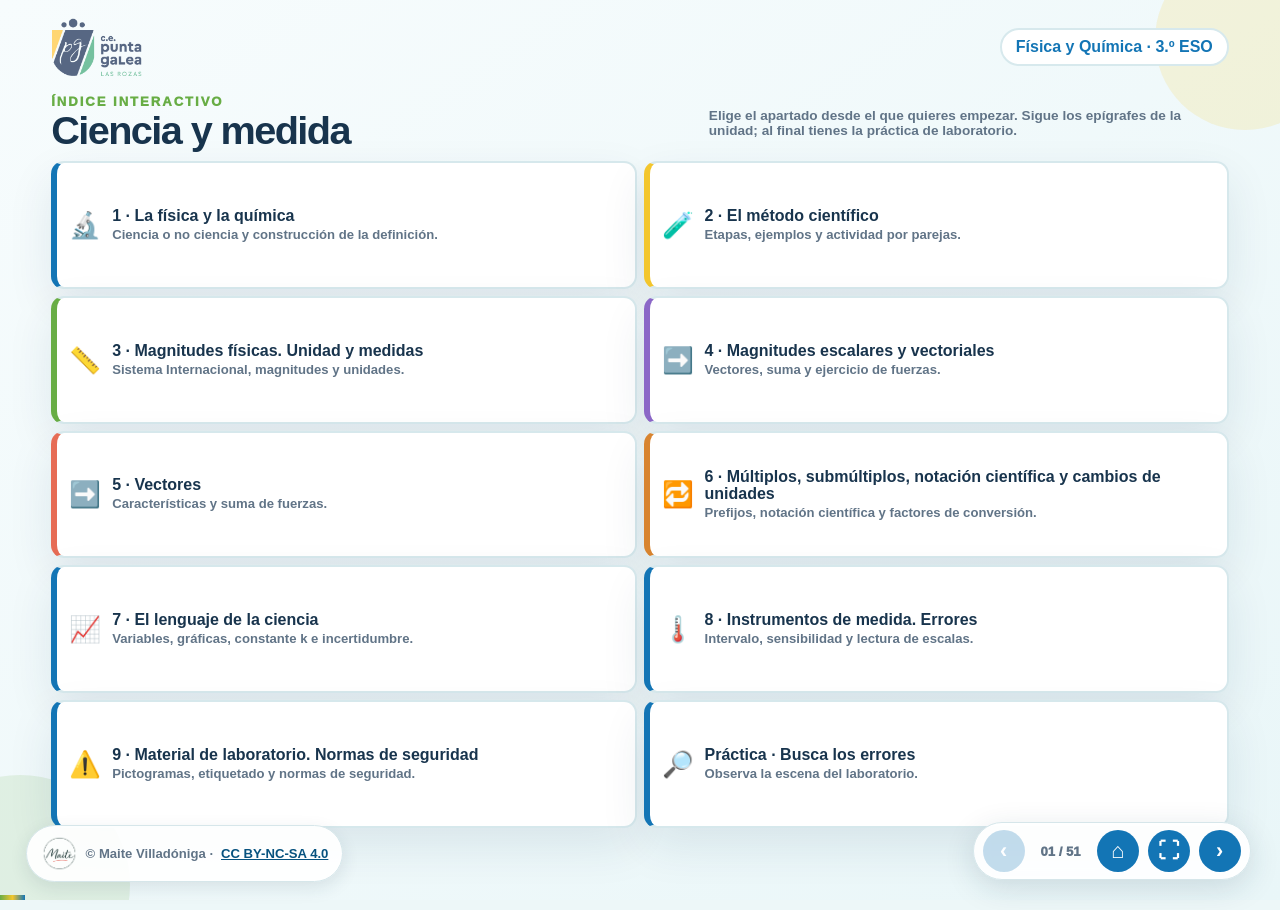
==== commit 7f4e0aad: "Añade esquema visual del método científico después de la diapositiva 14" ====
--- a/Tema0/index.html
+++ b/Tema0/index.html
@@ -49,6 +49,8 @@
 .material-gallery{display:grid;grid-template-columns:repeat(4,minmax(0,1fr));gap:12px;width:100%;max-width:1130px;flex:1;min-height:0;align-content:center;margin:auto}.material-card{background:white;border:2px solid #d4e8ec;border-radius:15px;box-shadow:0 7px 18px #0d344714;min-width:0;display:flex;flex-direction:column;align-items:center;padding:8px 9px;overflow:hidden}.material-card img{width:100%;height:min(21vh,185px);object-fit:contain}.material-card strong{text-align:center;font-size:clamp(.9rem,1.14vw,1.17rem);line-height:1.16;min-height:2.35em;display:grid;place-items:center;padding:3px 0}.slide:has(.material-gallery) h2{font-size:clamp(1.8rem,2.8vw,2.9rem);margin:.04em 0 .12em}
 .single-lab{display:grid;grid-template-columns:minmax(340px,.9fr) minmax(0,1.1fr);gap:20px;max-width:1120px;width:100%;flex:1;min-height:0;margin:auto}.lab-object-view{display:grid;place-items:center;min-height:0;background:#fff;border:2px solid #d4e8ec;border-radius:22px;box-shadow:var(--sombra);overflow:hidden;padding:14px}.lab-object-view img{width:100%;height:100%;max-height:62vh;object-fit:contain}.lab-game-pane{display:flex;flex-direction:column;justify-content:center;min-width:0;gap:12px}.lab-pager{display:grid;grid-template-columns:repeat(8,1fr);gap:6px}.lab-tab{border:2px solid #c8dfe7;border-radius:10px;background:#fff;flex:1;min-height:43px;font-weight:900;color:var(--azul2);cursor:pointer}.lab-tab.on{color:#fff;border-color:var(--azul);background:var(--azul)}.lab-game-instruction{font-weight:850;font-size:clamp(1.06rem,1.45vw,1.35rem);margin:0}.lab-game-options{display:grid;grid-template-columns:1fr 1fr;gap:9px}.lab-choice{background:#fff;border:2px solid #d2e3e9;border-radius:12px;padding:10px 12px;min-height:61px;text-align:left;font-weight:800;font-size:clamp(.94rem,1.12vw,1.12rem);color:var(--tinta);cursor:pointer}.lab-choice.correct{background:#e4f4dd;border-color:#5c9a42;color:#236f2a}.lab-choice.wrong{background:#ffe7e7;border-color:#ce6060;color:#9d2626}.lab-game-feedback{min-height:27px;font-weight:900;font-size:1.12rem}.lab-game-feedback.correct{color:#327b2b}.lab-game-feedback.wrong{color:#a73434}.lab-game-pane .btn{align-self:flex-start}.lab-game-pane .btn[hidden]{display:none}.slide:has(.single-lab) h2{font-size:clamp(1.8rem,2.9vw,3rem);margin:.04em 0 .12em}.slide:has(.single-lab) .lang-section{margin-bottom:6px}
 @media(max-width:850px){#lenguaje .clear-graph-layout,.single-lab{grid-template-columns:1fr}.graph-visual .clear-plot{max-height:38vh}.lab-object-view img{max-height:38vh}.material-gallery{grid-template-columns:repeat(2,minmax(0,1fr))}.scale-slide .unit-jump b{font-size:.7rem}}
+
+.slide.sketchnote-slide{padding:0!important;overflow:hidden;background:#fff;height:100vh;height:100dvh}.sketchnote-slide.active{align-items:center;justify-content:center}.sketchnote-slide:before,.sketchnote-slide:after{display:none}.sketchnote-slide img{display:block;width:100%;height:calc(100vh - 72px);height:calc(100dvh - 72px);object-fit:contain;object-position:center}.sketchnote-page .site-credit{display:none}
 </style>
 </head><body><main class="deck">
 <section class="slide active index-slide" id="indice"><div class="top"><div class="brand"><span class="logo"></span><span>Colegio Punta Galea</span></div><span class="tag">Física y Química · 3.º ESO</span></div><div class="index-title"><div><div class="eyebrow">Índice interactivo</div><h1>Ciencia y medida</h1></div><p>Elige el apartado desde el que quieres empezar. Sigue los epígrafes de la unidad; al final tienes la práctica de laboratorio.</p></div><div class="index-grid"><button class="index-card" onclick="goTo('ciencia')"><span class="idx-icon">🔬</span><span><strong>1 · La física y la química</strong><small>Ciencia o no ciencia y construcción de la definición.</small></span></button><button class="index-card" onclick="goTo('metodo')"><span class="idx-icon">🧪</span><span><strong>2 · El método científico</strong><small>Etapas, ejemplos y actividad por parejas.</small></span></button><button class="index-card" onclick="goTo('magnitudes')"><span class="idx-icon">📏</span><span><strong>3 · Magnitudes físicas. Unidad y medidas</strong><small>Sistema Internacional, magnitudes y unidades.</small></span></button><button class="index-card" onclick="goTo('vectores')"><span class="idx-icon">➡️</span><span><strong>4 · Magnitudes escalares y vectoriales</strong><small>Vectores, suma y ejercicio de fuerzas.</small></span></button><button class="index-card" onclick="goTo('suma-vectores')"><span class="idx-icon">➡️</span><span><strong>5 · Vectores</strong><small>Características y suma de fuerzas.</small></span></button><button class="index-card" onclick="goTo('factores')"><span class="idx-icon">🔁</span><span><strong>6 · Múltiplos, submúltiplos, notación científica y cambios de unidades</strong><small>Prefijos, notación científica y factores de conversión.</small></span></button><button class="index-card" onclick="goTo('lenguaje')"><span class="idx-icon">📈</span><span><strong>7 · El lenguaje de la ciencia</strong><small>Variables, gráficas, constante k e incertidumbre.</small></span></button><button class="index-card" onclick="goTo('instrumentos')"><span class="idx-icon">🌡️</span><span><strong>8 · Instrumentos de medida. Errores</strong><small>Intervalo, sensibilidad y lectura de escalas.</small></span></button><button class="index-card" onclick="goTo('pictogramas')"><span class="idx-icon">⚠️</span><span><strong>9 · Material de laboratorio. Normas de seguridad</strong><small>Pictogramas, etiquetado y normas de seguridad.</small></span></button><button class="index-card" onclick="goTo('practicas')"><span class="idx-icon">🔎</span><span><strong>Práctica · Busca los errores</strong><small>Observa la escena del laboratorio.</small></span></button></div></section>
@@ -65,6 +67,7 @@
 <section class="slide"><div class="top"><div class="brand"><span class="logo"></span><span>Colegio Punta Galea</span></div><span class="tag">Corrección interactiva</span></div><div class="exercise-head"><span>#</span><span>Situación / ejemplo</span><span>Tipo de cambio</span></div><div id="exercise"></div><div id="exerciseCount" class="counter"></div><div style="text-align:center;margin-top:12px"><button id="nextExercise" class="btn soft" onclick="nextExercise()" style="display:none">Siguiente caso</button></div><button class="btn soft section-home" onclick="goTo('indice')">⌂ Volver al índice de la unidad</button></section>
 <section class="slide" id="metodo"><div class="top"><div class="brand chapter-brand"><span class="logo"></span><strong class="chapter-heading">2. El método científico</strong></div><span class="tag">Último desafío</span></div><div class="eyebrow">Investigar problemas reales</div><h2>¿Qué tienen en común?</h2><div class="grid research-grid"><article class="research"><div class="emoji">🩺</div><h3>Un médico</h3><p>Investiga por qué varias personas presentan la misma enfermedad.</p></article><article class="research"><div class="emoji">🦾</div><h3>Un biotecnólogo</h3><p>Diseña y comprueba una prótesis que ayude a respirar mejor.</p></article><article class="research"><div class="emoji">🌊</div><h3>Una química ambiental</h3><p>Busca el origen de una sustancia contaminante encontrada en un río.</p></article></div><div id="commonIdeas" class="common"><button>Observan un problema</button><button data-correct="false">Dan por hecho algo sin experimentarlo</button><button>Se hacen preguntas</button><button>Proponen explicaciones</button><button data-correct="false">Ocultan los resultados que no les convienen</button><button>Buscan pruebas</button><button>Analizan resultados</button><button data-correct="false">Cambian varios factores sin control y atribuyen el resultado a uno solo</button><button>Comunican conclusiones</button></div></section>
 <section class="slide"><div class="top"><div class="brand"><span class="logo"></span><span>Colegio Punta Galea</span></div><span class="tag">Método científico</span></div><div class="eyebrow">Construye una posible secuencia</div><h2>Ordena los pasos del método científico</h2><p class="intro">Estos son los seis pasos que estudiaremos. Púlsalos en el orden en que los realizarías.</p><div id="stageBank" class="stage-bank"></div><div id="stageLine" class="stage-line"></div><div id="stageResult" class="stage-result"></div><div style="text-align:center"><button class="btn soft" onclick="resetStages()">Reiniciar</button></div></section>
+<section class="slide sketchnote-slide" id="esquema-metodo"><img src="metodo-cientifico-sketchnote.webp" alt="Esquema visual del método científico: observación del problema, hipótesis, experimentación, resultados y conclusiones, leyes y teorías científicas, y publicación de los resultados."></section>
 <section class="slide"><div class="top"><div class="brand"><span class="logo"></span><span>Colegio Punta Galea</span></div><span class="tag">Método científico · paso a paso</span></div><div class="method-shell"><div id="methodRail" class="method-rail"></div><article class="method-card"><div id="methodStep" class="method-step"></div><h2 id="methodTitle"></h2><div id="methodDefinition" class="method-definition"></div><div id="methodExample" class="method-example"></div><div id="methodBranch" class="method-branch"></div><div class="method-controls"><button id="prevMethod" class="btn soft" onclick="moveMethod(-1)">‹ Paso anterior</button><strong id="methodCount"></strong><button id="nextMethod" class="btn primary" onclick="moveMethod(1)">Siguiente paso ›</button></div></article></div></section>
 <section class="slide full"><div class="top"><div class="brand" style="color:white"><span class="logo"></span><span>Colegio Punta Galea</span></div><span class="tag">Pensamiento científico</span></div><div class="final-q" style="color:white">Si una investigación da un resultado diferente al esperado…<br><span style="color:var(--amarillo)">¿ha fracasado o acaba de descubrir algo importante?</span></div><div class="short-answer-wrap"><button class="btn yellow" type="button" onclick="document.getElementById('methodShortAnswer').hidden=false">Contestar a la pregunta</button><p id="methodShortAnswer" hidden>Puede haber descubierto algo importante: revisa los datos, modifica la hipótesis y vuelve a comprobarla.</p></div><button class="btn soft section-home" onclick="goTo('indice')">⌂ Volver al menú inicial</button></section>
 <section class="slide"><div class="top"><div class="brand"><span class="logo"></span><span>Colegio Punta Galea</span></div><span class="tag">Actividad por parejas</span></div><div class="pair-task"><article class="pair-hero"><div class="bigicon">👥✏️</div><h2>Ahora os toca a vosotros</h2><p>Elegid una situación sencilla y desarrollad un ejemplo completo del método científico.</p><p><strong>Escribidlo de manera esquemática en el cuaderno.</strong></p></article><article class="pair-checklist"><div class="eyebrow">Vuestro esquema debe incluir</div><div class="pair-row"><span>1</span>Observación del problema</div><div class="pair-row"><span>2</span>Hipótesis comprobable</div><div class="pair-row"><span>3</span>Experimentación y variables</div><div class="pair-row"><span>4</span>Resultados y conclusiones</div><div class="pair-row"><span>5</span>Relación con leyes y teorías</div><div class="pair-row"><span>6</span>Publicación de los resultados</div></article></div><button class="btn soft section-home" onclick="goTo('indice')">⌂ Volver al menú inicial</button></section>
@@ -105,7 +108,7 @@
 <div class="site-credit"><img src="logo-maite.png" alt="Logo personal de Maite">© Maite Villadóniga · <a href="https://creativecommons.org/licenses/by-nc-sa/4.0/deed.es" target="_blank" rel="noopener">CC BY-NC-SA 4.0</a></div><div id="progress" class="progress"></div><nav class="nav"><button id="prev" onclick="move(-1)" aria-label="Anterior">‹</button><span id="page" class="page"></span><button onclick="goTo('indice')" aria-label="Volver al índice">⌂</button><button onclick="toggleFullscreen()" aria-label="Pantalla completa">⛶</button><button id="next" onclick="move(1)" aria-label="Siguiente">›</button></nav>
 <script>
 const slides=[...document.querySelectorAll('.slide')];let current=0;const $=id=>document.getElementById(id);
-function render(){slides.forEach((s,i)=>s.classList.toggle('active',i===current));$('prev').disabled=current===0;$('next').disabled=current===slides.length-1;$('page').textContent=String(current+1).padStart(2,'0')+' / '+String(slides.length).padStart(2,'0');$('progress').style.width=((current+1)/slides.length*100)+'%';document.body.classList.toggle('practice-view',slides[current].id==='practicas')}function move(n){current=Math.max(0,Math.min(slides.length-1,current+n));render()}function goTo(section){const labels={cambios:'Nuevo reto',metodo:'Último desafío',magnitudes:'Caso real · 1999',vectores:'Escalares y vectoriales'};let target=document.getElementById(section);if(!target&&labels[section])target=slides.find(s=>s.querySelector('.tag')?.textContent===labels[section]);const i=slides.indexOf(target);if(i>=0){current=i;render()}}function toggleFullscreen(){document.fullscreenElement?document.exitFullscreen():document.documentElement.requestFullscreen()}document.addEventListener('keydown',e=>{if(e.key==='ArrowRight'||e.key==='PageDown')move(1);if(e.key==='ArrowLeft'||e.key==='PageUp')move(-1)});
+function render(){slides.forEach((s,i)=>s.classList.toggle('active',i===current));$('prev').disabled=current===0;$('next').disabled=current===slides.length-1;$('page').textContent=String(current+1).padStart(2,'0')+' / '+String(slides.length).padStart(2,'0');$('progress').style.width=((current+1)/slides.length*100)+'%';document.body.classList.toggle('practice-view',slides[current].id==='practicas');document.body.classList.toggle('sketchnote-page',slides[current].id==='esquema-metodo')}function move(n){current=Math.max(0,Math.min(slides.length-1,current+n));render()}function goTo(section){const labels={cambios:'Nuevo reto',metodo:'Último desafío',magnitudes:'Caso real · 1999',vectores:'Escalares y vectoriales'};let target=document.getElementById(section);if(!target&&labels[section])target=slides.find(s=>s.querySelector('.tag')?.textContent===labels[section]);const i=slides.indexOf(target);if(i>=0){current=i;render()}}function toggleFullscreen(){document.fullscreenElement?document.exitFullscreen():document.documentElement.requestFullscreen()}document.addEventListener('keydown',e=>{if(e.key==='ArrowRight'||e.key==='PageDown')move(1);if(e.key==='ArrowLeft'||e.key==='PageUp')move(-1)});
 const science=[['El agua hierve a 100 °C a nivel del mar.',1,'Se puede medir y comprobar en unas condiciones determinadas.'],['Hoy tendré mala suerte porque he visto un gato negro.',0,'No establece una relación demostrable mediante pruebas.'],['Las plantas necesitan luz para realizar la fotosíntesis.',1,'Puede investigarse mediante experimentos controlados y reproducibles.'],['Este medicamento funciona porque a una persona le sentó bien.',0,'Un solo caso no demuestra su eficacia: hacen falta estudios y comparación de resultados.'],['Las cartas del tarot pueden predecir nuestro futuro.',0,'Sus predicciones no se apoyan en pruebas objetivas, contrastables y reproducibles.'],['Dormir suficientes horas mejora la concentración.',1,'Puede plantearse como hipótesis y comprobarse recogiendo y comparando datos.'],['Los astros determinan nuestra personalidad según el signo del zodiaco.',0,'No existen pruebas científicas reproducibles que demuestren esa relación.'],['Al repetir un experimento en las mismas condiciones deberían obtenerse resultados similares.',1,'La reproducibilidad es una característica esencial de la ciencia.']];
 $('scienceQuiz').innerHTML=science.map((x,i)=>`<article class="quiz-card"><p>${x[0]}</p><div class="choices"><button class="choice" onclick="scienceVote(${i},1,this)">Ciencia</button><button class="choice" onclick="scienceVote(${i},0,this)">No ciencia</button></div><div class="feedback" id="sf${i}">${x[2]}</div></article>`).join('');function scienceVote(i,v,b){const card=b.closest('.quiz-card');card.querySelectorAll('.choice').forEach(x=>x.className='choice');b.classList.add('selected',v===science[i][1]?'good':'bad');$('sf'+i).classList.add('show')}
 const reflections=['¿Qué hacen primero?','¿Qué quieren conseguir?','¿Cómo comprueban que sus ideas son correctas?','¿Se basan en opiniones o en pruebas?','¿Podrían otras personas repetir sus investigaciones?','Entonces, ¿cómo definiríamos la ciencia?'];let ri=0;function showReflection(){$('reflection').textContent=reflections[ri];$('reflectionDots').innerHTML=reflections.map((_,i)=>`<span class="dot ${i===ri?'on':''}"></span>`).join('')}function nextReflection(){ri=(ri+1)%reflections.length;showReflection()}
@@ -236,3 +239,4 @@
 
 showReflection();makeWords();showChange();showExercise();makeStages();showMethod();newUnitQuestion();renderResultant();renderFactorExample();renderWorksheet();showHazardRound(0);showLabItem('mix',0);render();
 </script></body></html>
+
